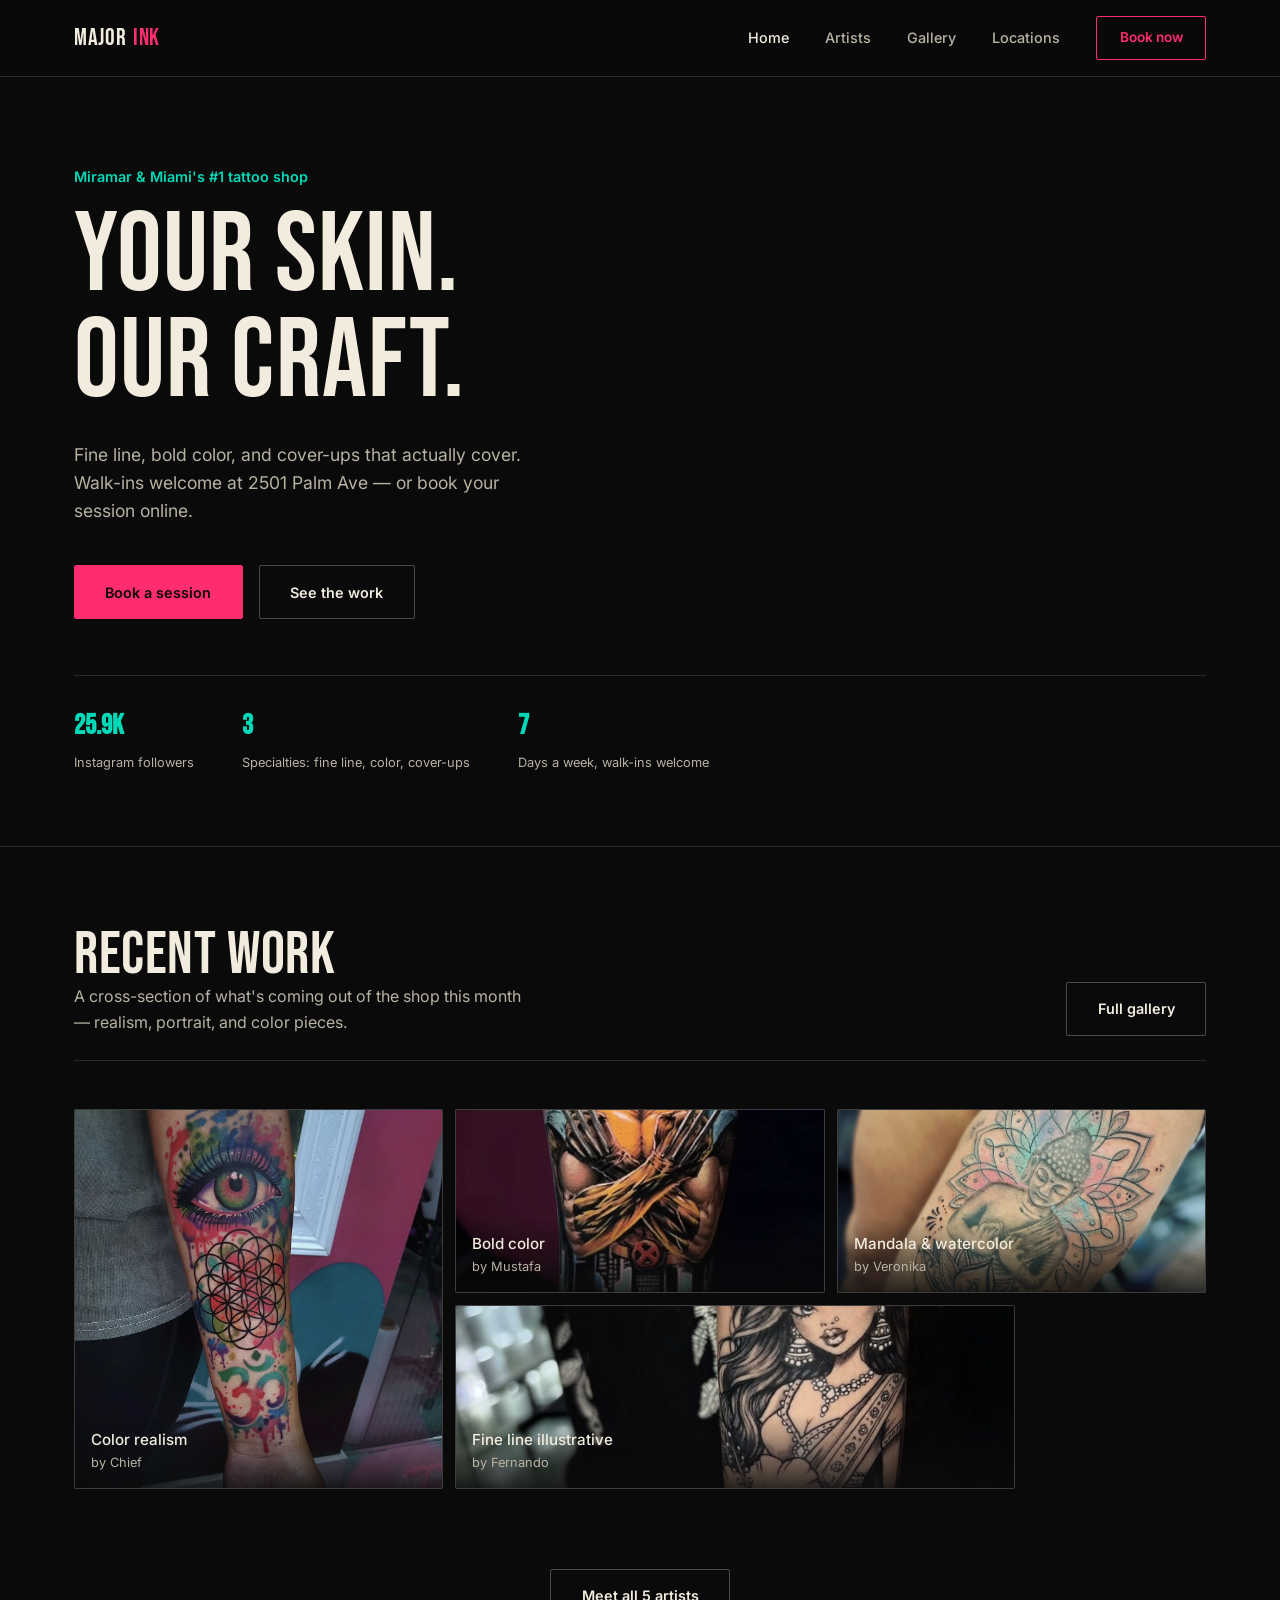
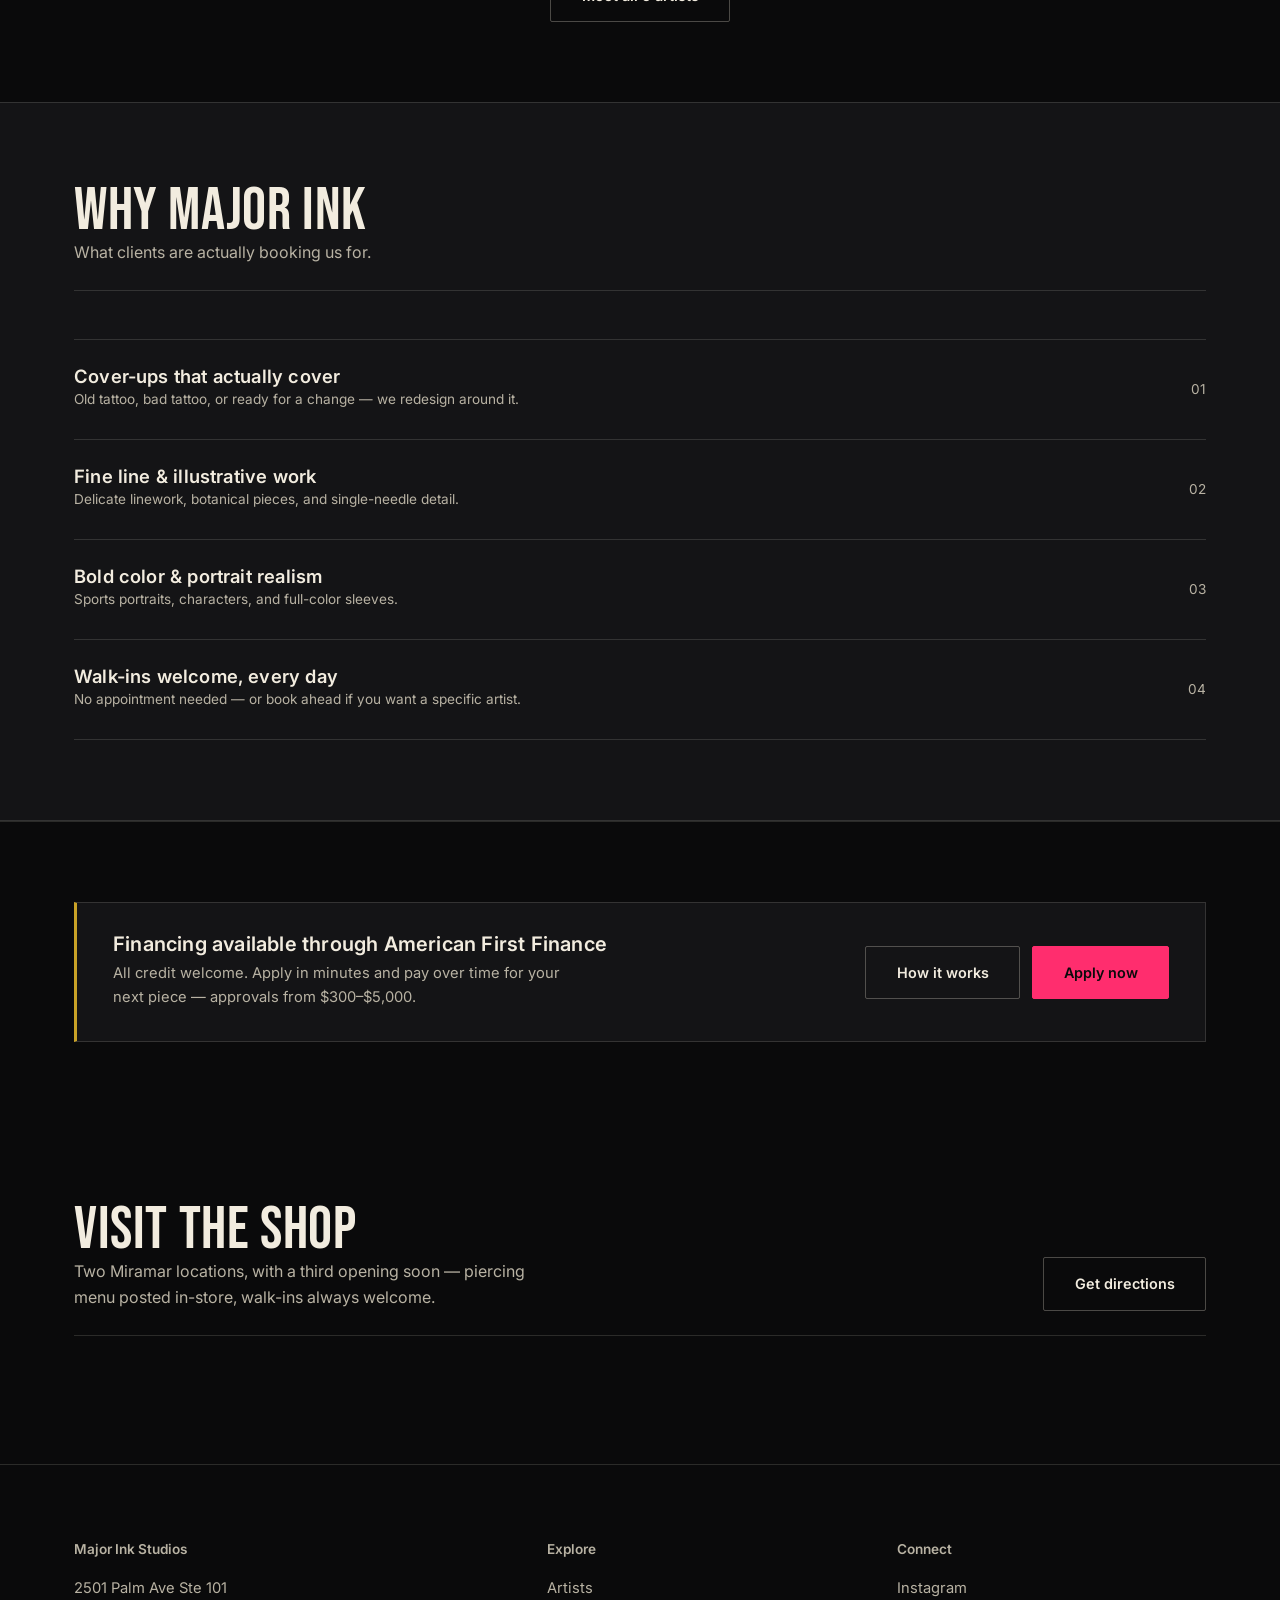
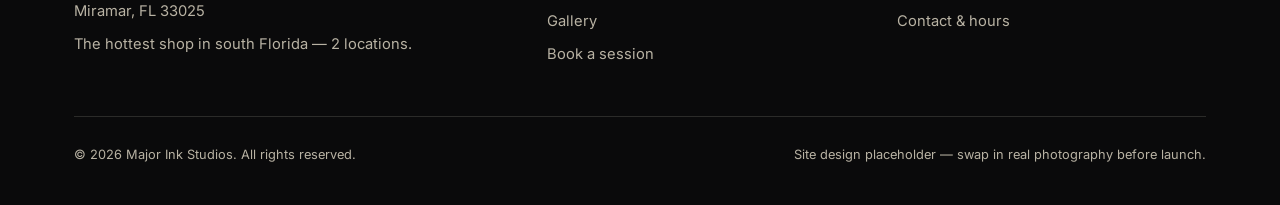
==== index.html @ 58aa74d1 "Initial commit" ====
<!DOCTYPE html>
<html lang="en">
<head>
<meta charset="UTF-8">
<meta name="viewport" content="width=device-width, initial-scale=1.0">
<title>Major Ink Studios — Tattoo Shop in Miramar & Miami, FL</title>
<meta name="description" content="Major Ink Studios — fine line, color, and cover-up tattoos in Miramar, FL. Walk-ins welcome. 2501 Palm Ave #101.">
<link rel="stylesheet" href="styles.css">
</head>
<body>

<header class="site-header">
  <div class="wrap">
    <a href="index.html" class="logo">MAJOR <span>INK</span></a>
    <nav class="main-nav">
      <a href="index.html" class="active">Home</a>
      <a href="artists.html">Artists</a>
      <a href="gallery.html">Gallery</a>
      <a href="locations.html">Locations</a>
      <a href="booking.html" class="nav-cta">Book now</a>
    </nav>
    <button class="nav-toggle" aria-label="Toggle menu">&#9776;</button>
  </div>
</header>

<section class="hero">
  <div class="wrap">
    <div class="hero-eyebrow">Miramar &amp; Miami's #1 tattoo shop</div>
    <h1>Your skin.<br>Our craft.</h1>
    <p class="hero-sub">Fine line, bold color, and cover-ups that actually cover. Walk-ins welcome at 2501 Palm Ave — or book your session online.</p>
    <div class="hero-actions">
      <a href="booking.html" class="btn btn-primary">Book a session</a>
      <a href="gallery.html" class="btn btn-outline">See the work</a>
    </div>
    <div class="hero-meta">
      <div><strong>25.9K</strong><span>Instagram followers</span></div>
      <div><strong>3</strong><span>Specialties: fine line, color, cover-ups</span></div>
      <div><strong>7</strong><span>Days a week, walk-ins welcome</span></div>
    </div>
  </div>
</section>

<section id="work">
  <div class="wrap">
    <div class="section-head">
      <div>
        <h2>Recent work</h2>
        <p>A cross-section of what's coming out of the shop this month — realism, portrait, and color pieces.</p>
      </div>
      <a href="gallery.html" class="btn btn-outline">Full gallery</a>
    </div>
    <div class="flash-grid">
      <div class="flash-item tall">
        <img class="flash-photo" src="images/artists/chief/1.jpg" alt="Color realism piece by Chief">
        <div class="flash-caption"><strong>Color realism</strong>by Chief</div>
      </div>
      <div class="flash-item reg">
        <img class="flash-photo" src="images/artists/mustafa/1.jpg" alt="Color character piece by Mustafa">
        <div class="flash-caption"><strong>Bold color</strong>by Mustafa</div>
      </div>
      <div class="flash-item reg">
        <img class="flash-photo" src="images/artists/veronika/1.jpg" alt="Mandala piece by Veronika">
        <div class="flash-caption"><strong>Mandala &amp; watercolor</strong>by Veronika</div>
      </div>
      <div class="flash-item wide">
        <img class="flash-photo" src="images/artists/fernando/1.jpg" alt="Fine line illustrative piece by Fernando">
        <div class="flash-caption"><strong>Fine line illustrative</strong>by Fernando</div>
      </div>
    </div>
  </div>
</section>

<section style="padding-top: 0;">
  <div class="wrap" style="display: flex; justify-content: center;">
    <a href="artists.html" class="btn btn-outline">Meet all 5 artists</a>
  </div>
</section>

<section style="background: var(--ink-2); border-top: 1px solid var(--line); border-bottom: 1px solid var(--line);">
  <div class="wrap">
    <div class="section-head">
      <div>
        <h2>Why Major Ink</h2>
        <p>What clients are actually booking us for.</p>
      </div>
    </div>
    <div class="row-list">
      <div class="row-item">
        <div>
          <h3>Cover-ups that actually cover</h3>
          <span class="tag">Old tattoo, bad tattoo, or ready for a change — we redesign around it.</span>
        </div>
        <span class="tag">01</span>
      </div>
      <div class="row-item">
        <div>
          <h3>Fine line &amp; illustrative work</h3>
          <span class="tag">Delicate linework, botanical pieces, and single-needle detail.</span>
        </div>
        <span class="tag">02</span>
      </div>
      <div class="row-item">
        <div>
          <h3>Bold color &amp; portrait realism</h3>
          <span class="tag">Sports portraits, characters, and full-color sleeves.</span>
        </div>
        <span class="tag">03</span>
      </div>
      <div class="row-item">
        <div>
          <h3>Walk-ins welcome, every day</h3>
          <span class="tag">No appointment needed — or book ahead if you want a specific artist.</span>
        </div>
        <span class="tag">04</span>
      </div>
    </div>
  </div>
</section>

<section style="border-top: 1px solid var(--line);">
  <div class="wrap">
    <div class="financing-band">
      <div class="financing-band-text">
        <h3>Financing available through American First Finance</h3>
        <p>All credit welcome. Apply in minutes and pay over time for your next piece — approvals from $300–$5,000.</p>
      </div>
      <div class="financing-band-actions">
        <a class="btn btn-outline" href="https://americanfirstfinance.com/how-it-works/" target="_blank" rel="noopener">How it works</a>
        <a class="btn btn-primary" href="https://americanfirstfinance.com/" target="_blank" rel="noopener">Apply now</a>
      </div>
    </div>
  </div>
</section>

<section>
  <div class="wrap">
    <div class="section-head">
      <div>
        <h2>Visit the shop</h2>
        <p>Two Miramar locations, with a third opening soon — piercing menu posted in-store, walk-ins always welcome.</p>
      </div>
      <a href="locations.html" class="btn btn-outline">Get directions</a>
    </div>
  </div>
</section>

<footer class="site-footer">
  <div class="wrap">
    <div class="footer-grid">
      <div>
        <h4>Major Ink Studios</h4>
        <p>2501 Palm Ave Ste 101<br>Miramar, FL 33025</p>
        <p>The hottest shop in south Florida — 2 locations.</p>
      </div>
      <div>
        <h4>Explore</h4>
        <a href="artists.html">Artists</a>
        <a href="gallery.html">Gallery</a>
        <a href="booking.html">Book a session</a>
      </div>
      <div>
        <h4>Connect</h4>
        <a href="https://instagram.com/major_ink_studios" target="_blank" rel="noopener">Instagram</a>
        <a href="locations.html">Contact &amp; hours</a>
      </div>
    </div>
    <div class="footer-bottom">
      <span>&copy; 2026 Major Ink Studios. All rights reserved.</span>
      <span>Site design placeholder — swap in real photography before launch.</span>
    </div>
  </div>
</footer>

<script src="script.js"></script>
</body>
</html>
---- styles.css ----
@import url('https://fonts.googleapis.com/css2?family=Bebas+Neue&family=Inter:wght@400;500;600;700&display=swap');

:root {
  --ink: #0A0A0B;
  --ink-2: #141416;
  --ink-3: #1E1E21;
  --paper: #F2ECDF;
  --paper-dim: #B8B2A3;
  --pink: #FF2D6E;
  --teal: #00D9B8;
  --gold: #C9A227;
  --line: rgba(242, 236, 223, 0.14);
  --line-strong: rgba(242, 236, 223, 0.28);
  --max: 1180px;
}

* { box-sizing: border-box; }
html { scroll-behavior: smooth; }

body {
  margin: 0;
  background: var(--ink);
  color: var(--paper);
  font-family: 'Inter', sans-serif;
  font-size: 16px;
  line-height: 1.6;
  -webkit-font-smoothing: antialiased;
}

h1, h2, h3, .display {
  font-family: 'Bebas Neue', 'Inter', sans-serif;
  font-weight: 400;
  letter-spacing: 0.01em;
  line-height: 0.95;
  margin: 0;
  color: var(--paper);
}

h1 { font-size: clamp(3rem, 9vw, 7rem); }
h2 { font-size: clamp(2.25rem, 5vw, 3.75rem); }
h3 { font-size: clamp(1.5rem, 3vw, 2rem); }

p { margin: 0; }

a { color: inherit; text-decoration: none; }

.wrap {
  max-width: var(--max);
  margin: 0 auto;
  padding: 0 1.5rem;
}

/* ---------- Header ---------- */
.site-header {
  position: sticky;
  top: 0;
  z-index: 50;
  background: rgba(10, 10, 11, 0.92);
  backdrop-filter: blur(8px);
  border-bottom: 1px solid var(--line);
}

.site-header .wrap {
  display: flex;
  align-items: center;
  justify-content: space-between;
  height: 76px;
}

.logo {
  font-family: 'Bebas Neue', sans-serif;
  font-size: 1.5rem;
  letter-spacing: 0.03em;
  display: flex;
  align-items: baseline;
  gap: 0.4rem;
}
.logo span { color: var(--pink); }

.main-nav {
  display: flex;
  gap: 2.25rem;
  align-items: center;
}

.main-nav a {
  font-size: 0.9rem;
  font-weight: 500;
  color: var(--paper-dim);
  transition: color 0.15s ease;
}
.main-nav a:hover, .main-nav a.active { color: var(--paper); }

.nav-cta {
  padding: 0.65rem 1.4rem;
  border: 1px solid var(--pink);
  color: var(--pink) !important;
  border-radius: 2px;
  font-size: 0.85rem !important;
  font-weight: 600 !important;
  transition: background 0.15s ease, color 0.15s ease;
}
.nav-cta:hover { background: var(--pink); color: var(--ink) !important; }

.nav-toggle {
  display: none;
  background: none;
  border: none;
  color: var(--paper);
  font-size: 1.75rem;
  cursor: pointer;
}

@media (max-width: 860px) {
  .main-nav { position: fixed; top: 76px; left: 0; right: 0; bottom: 0; background: var(--ink); flex-direction: column; justify-content: flex-start; padding: 2.5rem 1.5rem; gap: 1.75rem; transform: translateX(100%); transition: transform 0.25s ease; }
  .main-nav.open { transform: translateX(0); }
  .main-nav a { font-size: 1.25rem; }
  .nav-toggle { display: block; }
}

/* ---------- Buttons ---------- */
.btn {
  display: inline-flex;
  align-items: center;
  gap: 0.5rem;
  padding: 0.9rem 1.9rem;
  font-size: 0.9rem;
  font-weight: 600;
  border-radius: 2px;
  cursor: pointer;
  border: 1px solid var(--line-strong);
}
.btn-primary { background: var(--pink); color: var(--ink); border-color: var(--pink); }
.btn-primary:hover { background: #ff4a80; }
.btn-outline { background: transparent; color: var(--paper); }
.btn-outline:hover { border-color: var(--paper); }

/* ---------- Hero ---------- */
.hero {
  position: relative;
  padding: 5.5rem 0 4.5rem;
  border-bottom: 1px solid var(--line);
  overflow: hidden;
}
.hero .wrap { position: relative; z-index: 2; }
.hero-eyebrow {
  color: var(--teal);
  font-size: 0.9rem;
  font-weight: 600;
  margin-bottom: 1rem;
}
.hero h1 { max-width: 11ch; }
.hero-sub {
  max-width: 42ch;
  color: var(--paper-dim);
  font-size: 1.1rem;
  margin-top: 1.5rem;
}
.hero-actions { display: flex; gap: 1rem; margin-top: 2.5rem; flex-wrap: wrap; }
.hero-meta {
  margin-top: 3.5rem;
  display: flex;
  gap: 3rem;
  border-top: 1px solid var(--line);
  padding-top: 1.75rem;
  flex-wrap: wrap;
}
.hero-meta div strong { display: block; font-size: 1.75rem; font-family: 'Bebas Neue', sans-serif; color: var(--teal); }
.hero-meta div span { font-size: 0.8rem; color: var(--paper-dim); }

/* ---------- Sections ---------- */
section { padding: 5rem 0; }
.section-head {
  display: flex;
  justify-content: space-between;
  align-items: flex-end;
  gap: 2rem;
  margin-bottom: 3rem;
  border-bottom: 1px solid var(--line);
  padding-bottom: 1.5rem;
}
.section-head p { color: var(--paper-dim); max-width: 46ch; }
.eyebrow-label { color: var(--paper-dim); font-size: 0.85rem; margin-top: 0.5rem; }

/* ---------- Flash-sheet portfolio grid ---------- */
.flash-grid {
  display: grid;
  grid-template-columns: repeat(6, 1fr);
  gap: 0.75rem;
}
.flash-item {
  position: relative;
  overflow: hidden;
  border-radius: 2px;
  background: var(--ink-3);
  border: 1px solid var(--line);
  min-height: 180px;
  display: flex;
  align-items: flex-end;
}
.flash-item.tall { grid-column: span 2; grid-row: span 2; min-height: 380px; }
.flash-item.wide { grid-column: span 3; }
.flash-item.reg { grid-column: span 2; }
.flash-item img.flash-photo {
  position: absolute; inset: 0;
  width: 100%; height: 100%;
  object-fit: cover;
  z-index: 1;
}
.flash-placeholder {
  position: absolute; inset: 0;
  background:
    repeating-linear-gradient(135deg, transparent 0 18px, rgba(242,236,223,0.035) 18px 19px),
    linear-gradient(160deg, var(--ink-3), var(--ink-2));
  display: flex; align-items: center; justify-content: center;
}
.flash-placeholder svg { width: 40%; height: 40%; opacity: 0.35; }
.flash-caption {
  position: relative; z-index: 2;
  width: 100%;
  padding: 0.9rem 1rem;
  background: linear-gradient(0deg, rgba(10,10,11,0.85), transparent);
  font-size: 0.8rem;
  color: var(--paper-dim);
}
.flash-caption strong { display: block; color: var(--paper); font-size: 0.95rem; font-weight: 500; }

@media (max-width: 860px) {
  .flash-grid { grid-template-columns: repeat(2, 1fr); }
  .flash-item.tall, .flash-item.wide, .flash-item.reg { grid-column: span 1; grid-row: span 1; min-height: 220px; }
}

/* ---------- Cards / list rows ---------- */
.row-list { border-top: 1px solid var(--line); }
.row-item {
  display: grid;
  grid-template-columns: 1fr auto;
  gap: 1rem;
  padding: 1.75rem 0;
  border-bottom: 1px solid var(--line);
  align-items: center;
}
.row-item h3 { font-family: 'Inter', sans-serif; font-weight: 600; font-size: 1.15rem; }
.row-item span.tag { color: var(--paper-dim); font-size: 0.85rem; }

/* ---------- Artist cards ---------- */
.artist-grid {
  display: grid;
  grid-template-columns: repeat(auto-fit, minmax(260px, 1fr));
  gap: 2px;
  background: var(--line);
  border: 1px solid var(--line);
}
.artist-card { background: var(--ink); padding: 2.25rem 1.75rem; }
.artist-photo {
  width: 100%; aspect-ratio: 3/4;
  background: linear-gradient(160deg, var(--ink-3), var(--ink-2));
  border: 1px solid var(--line);
  margin-bottom: 1.25rem;
  display: flex; align-items: center; justify-content: center;
}
.artist-photo svg { width: 34%; opacity: 0.3; }
.artist-card h3 { font-family: 'Inter', sans-serif; font-weight: 600; font-size: 1.2rem; }
.artist-role { color: var(--teal); font-size: 0.85rem; margin: 0.35rem 0 0.9rem; }
.artist-bio { color: var(--paper-dim); font-size: 0.92rem; }

/* ---------- Form ---------- */
.form-grid { display: grid; grid-template-columns: 1fr 1fr; gap: 1.25rem; }
.field { display: flex; flex-direction: column; gap: 0.5rem; margin-bottom: 1.25rem; }
.field.full { grid-column: 1 / -1; }
label { font-size: 0.85rem; font-weight: 600; color: var(--paper-dim); }
input, select, textarea {
  background: var(--ink-2);
  border: 1px solid var(--line-strong);
  color: var(--paper);
  padding: 0.85rem 1rem;
  border-radius: 2px;
  font-family: 'Inter', sans-serif;
  font-size: 0.95rem;
}
input:focus, select:focus, textarea:focus {
  outline: none;
  border-color: var(--teal);
}
textarea { resize: vertical; min-height: 120px; }
.field-error { color: var(--pink); font-size: 0.8rem; display: none; }
.field.error input, .field.error select, .field.error textarea { border-color: var(--pink); }
.field.error .field-error { display: block; }
.form-note { color: var(--paper-dim); font-size: 0.85rem; margin-top: 1rem; }
.form-success {
  display: none;
  border: 1px solid var(--teal);
  background: rgba(0,217,184,0.08);
  color: var(--teal);
  padding: 1.25rem 1.5rem;
  border-radius: 2px;
  margin-bottom: 2rem;
  font-size: 0.95rem;
}

@media (max-width: 700px) {
  .form-grid { grid-template-columns: 1fr; }
  .field.full { grid-column: auto; }
}

/* ---------- Footer ---------- */
.site-footer { border-top: 1px solid var(--line); padding: 3.5rem 0 2.5rem; }
.footer-grid {
  display: grid;
  grid-template-columns: 1.4fr 1fr 1fr;
  gap: 2.5rem;
  padding-bottom: 2.5rem;
  border-bottom: 1px solid var(--line);
}
.footer-grid h4 { font-size: 0.85rem; font-weight: 600; color: var(--paper-dim); margin-bottom: 1rem; }
.footer-grid a, .footer-grid p { display: block; font-size: 0.92rem; margin-bottom: 0.6rem; color: var(--paper-dim); }
.footer-grid a:hover { color: var(--paper); }
.footer-bottom { display: flex; justify-content: space-between; padding-top: 1.75rem; font-size: 0.8rem; color: var(--paper-dim); flex-wrap: wrap; gap: 0.75rem; }

@media (max-width: 700px) {
  .footer-grid { grid-template-columns: 1fr; }
}

/* ---------- Artist profile sections (data-driven) ---------- */
.artist-profile {
  padding: 3.5rem 0;
  border-bottom: 1px solid var(--line);
}
.artist-profile-head {
  display: grid;
  grid-template-columns: 200px 1fr;
  gap: 2.5rem;
  margin-bottom: 2rem;
  align-items: start;
}
.artist-portrait {
  width: 200px; height: 200px;
  border-radius: 2px;
  background: linear-gradient(160deg, var(--ink-3), var(--ink-2));
  border: 1px dashed var(--line-strong);
  display: flex; align-items: center; justify-content: center;
  overflow: hidden;
  flex-shrink: 0;
}
.artist-portrait img { width: 100%; height: 100%; object-fit: cover; }
.artist-portrait-placeholder { text-align: center; color: var(--paper-dim); font-size: 0.75rem; padding: 1rem; }
.artist-portrait-placeholder svg { width: 30%; opacity: 0.3; margin-bottom: 0.5rem; }
.artist-profile-role { color: var(--teal); font-size: 0.85rem; margin: 0.4rem 0 1rem; }
.artist-profile-bio { color: var(--paper-dim); font-size: 0.95rem; max-width: 60ch; }
.artist-profile-bio.is-placeholder { font-style: italic; opacity: 0.75; }
.artist-work-grid {
  display: grid;
  grid-template-columns: repeat(4, 1fr);
  gap: 0.75rem;
}
.artist-work-grid img {
  width: 100%;
  aspect-ratio: 3/4;
  object-fit: cover;
  border-radius: 2px;
  border: 1px solid var(--line);
  display: block;
}
@media (max-width: 860px) {
  .artist-profile-head { grid-template-columns: 1fr; }
  .artist-portrait { width: 140px; height: 140px; }
  .artist-work-grid { grid-template-columns: repeat(2, 1fr); }
}
.placeholder-note {
  display: inline-block;
  margin-top: 0.75rem;
  font-size: 0.75rem;
  color: var(--gold);
  border: 1px solid rgba(201,162,39,0.4);
  padding: 0.3rem 0.7rem;
  border-radius: 2px;
}

/* ---------- Financing band ---------- */
.financing-band {
  border: 1px solid var(--line);
  border-left: 3px solid var(--gold);
  padding: 2rem 2.25rem;
  display: flex;
  justify-content: space-between;
  align-items: center;
  gap: 2rem;
  flex-wrap: wrap;
  background: var(--ink-2);
}
.financing-band-text h3 { font-family: 'Inter', sans-serif; font-weight: 600; font-size: 1.25rem; margin-bottom: 0.5rem; }
.financing-band-text p { color: var(--paper-dim); font-size: 0.92rem; max-width: 52ch; }
.financing-band-actions { display: flex; gap: 0.75rem; flex-wrap: wrap; }

/* ---------- Location cards ---------- */
.location-grid {
  display: grid;
  grid-template-columns: repeat(auto-fit, minmax(320px, 1fr));
  gap: 1.5rem;
}
.location-card {
  border: 1px solid var(--line);
  background: var(--ink-2);
}
.location-card-map {
  width: 100%;
  aspect-ratio: 16/10;
  border: none;
  display: block;
  filter: invert(90%) hue-rotate(180deg) brightness(0.95) contrast(0.9);
}
.location-card-body { padding: 1.75rem; }
.location-card-body h3 { font-family: 'Inter', sans-serif; font-weight: 600; font-size: 1.2rem; margin-bottom: 0.3rem; }
.location-card-address { color: var(--paper-dim); font-size: 0.92rem; margin-bottom: 1.25rem; }
.location-card-actions { display: flex; gap: 0.6rem; flex-wrap: wrap; }
.location-card-actions .btn { padding: 0.6rem 1.1rem; font-size: 0.8rem; }
.location-card.coming-soon {
  display: flex; align-items: center; justify-content: center;
  min-height: 320px;
  border-style: dashed;
  border-color: var(--line-strong);
}
.location-card.coming-soon .location-card-body { text-align: center; }
.location-card.coming-soon h3 { color: var(--paper-dim); }

/* ---------- Misc utility ---------- */
.divider-note { color: var(--paper-dim); font-size: 0.85rem; border-left: 2px solid var(--gold); padding-left: 1rem; margin-top: 2.5rem; max-width: 50ch; }
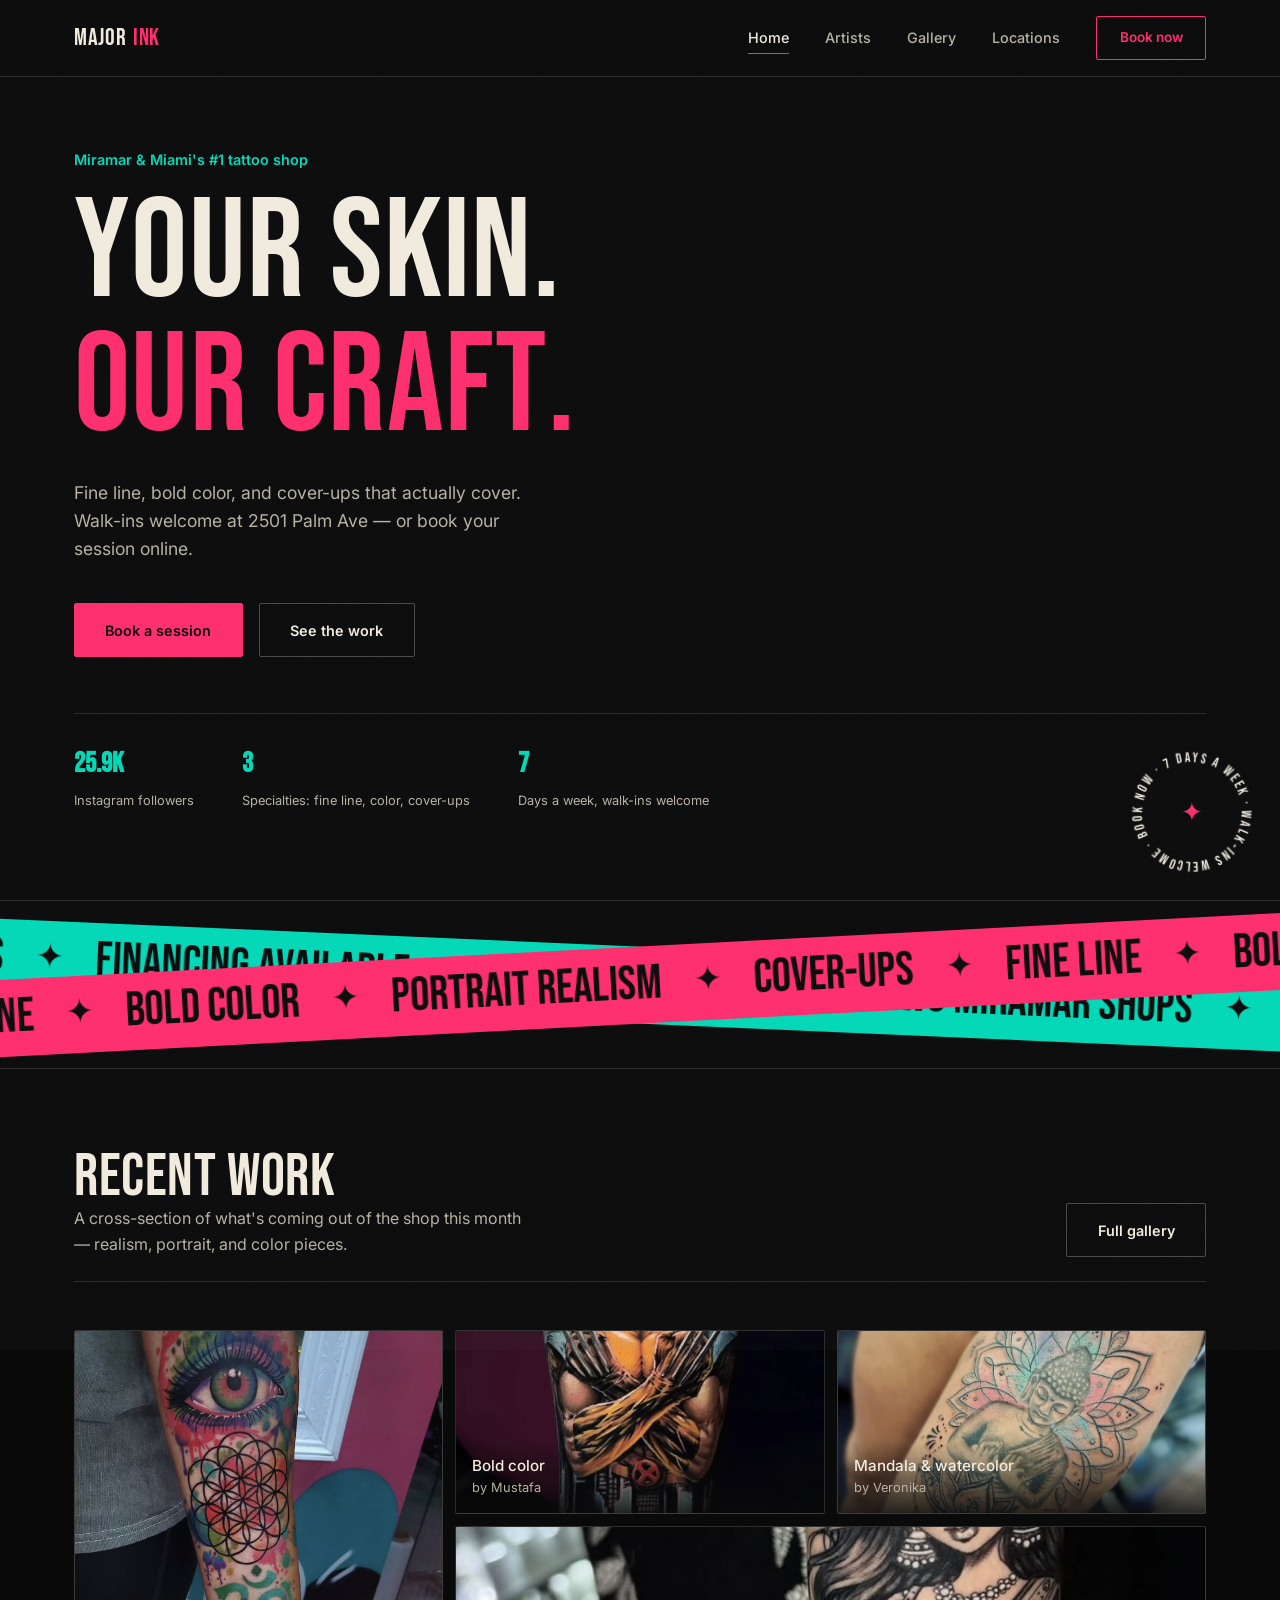
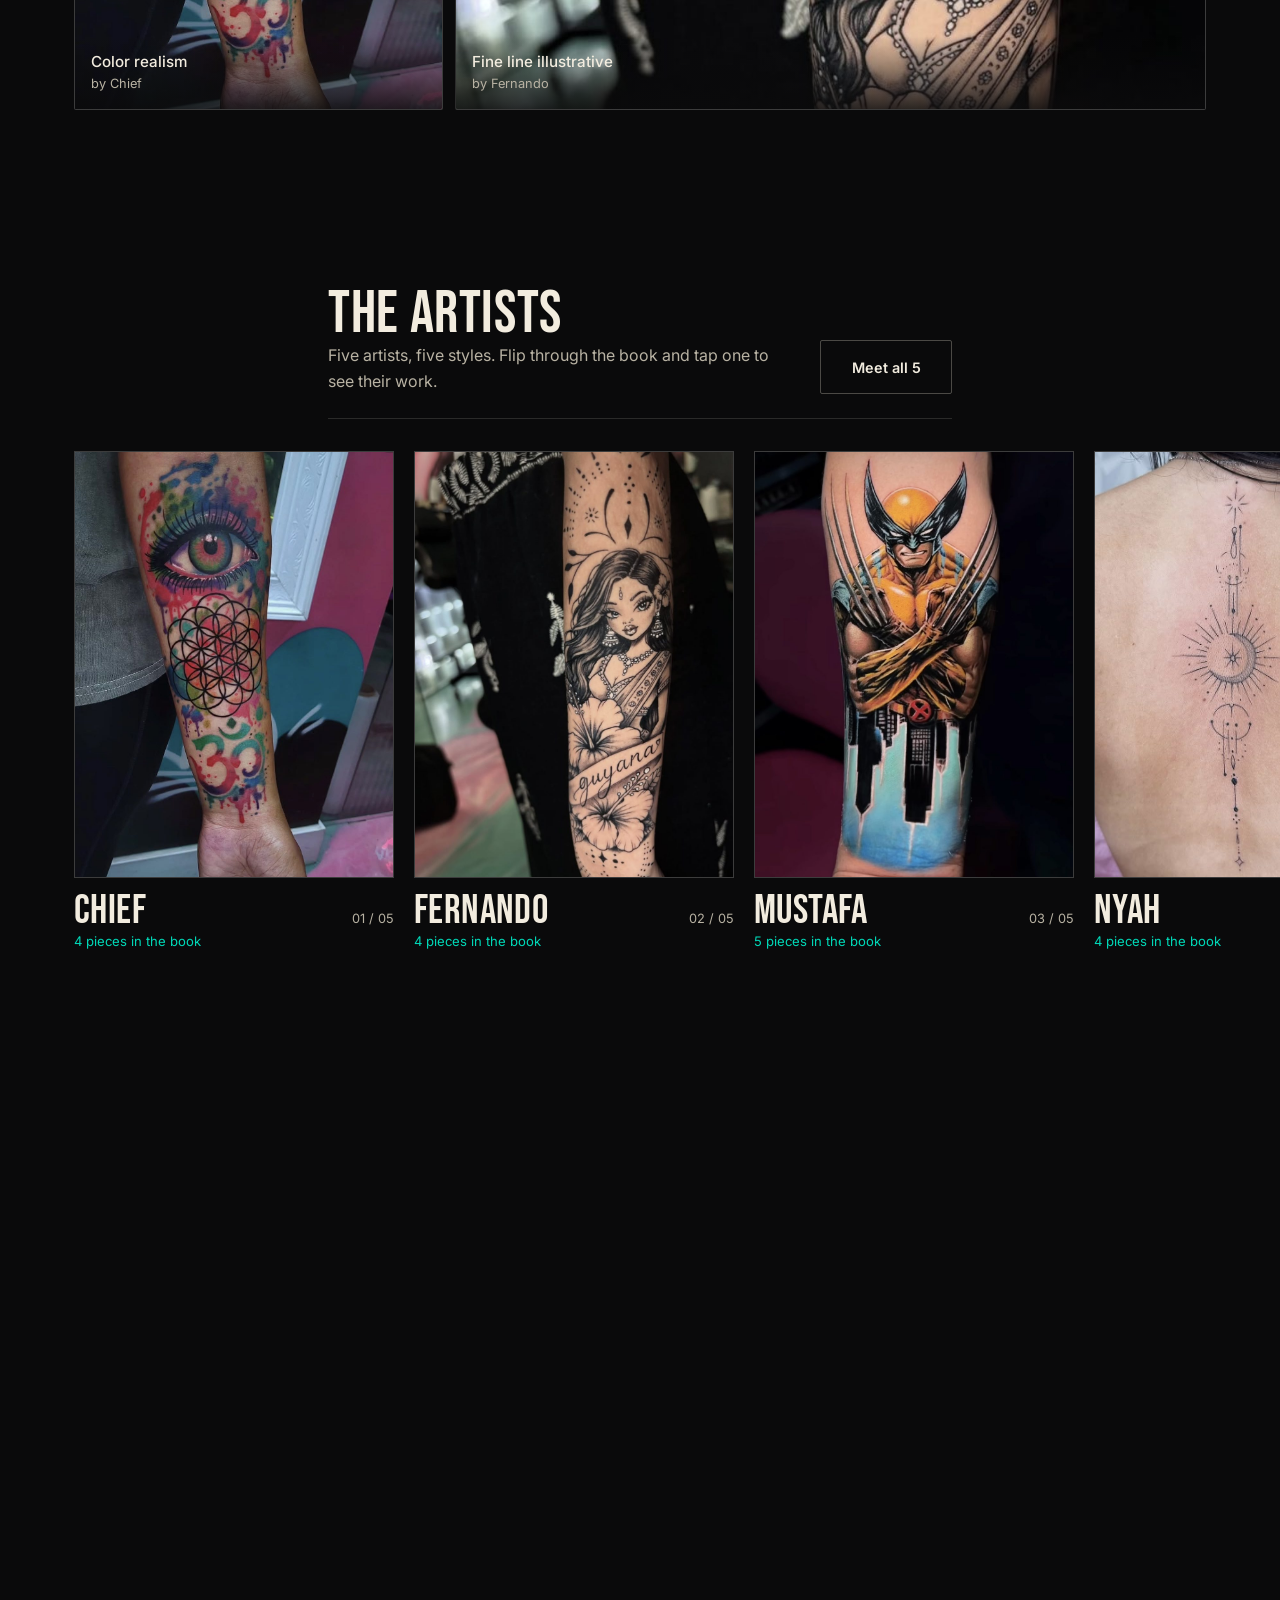
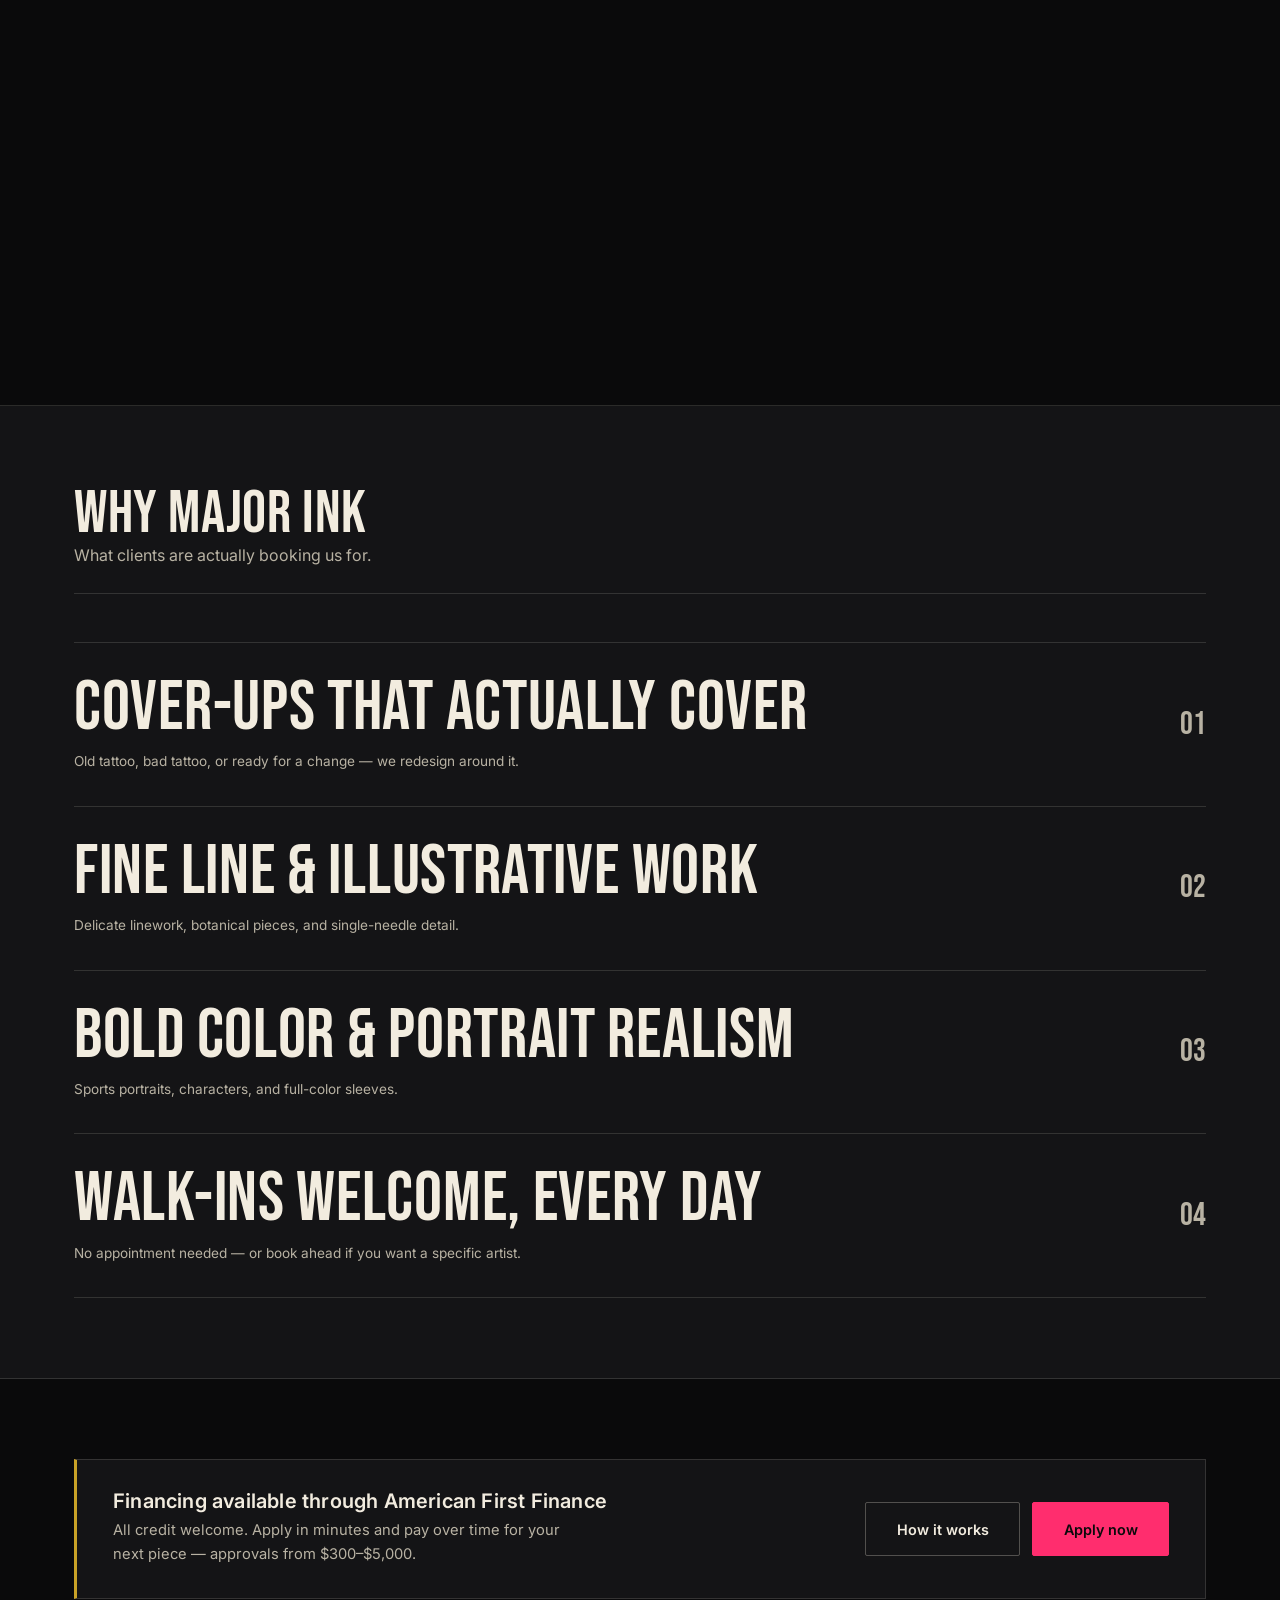
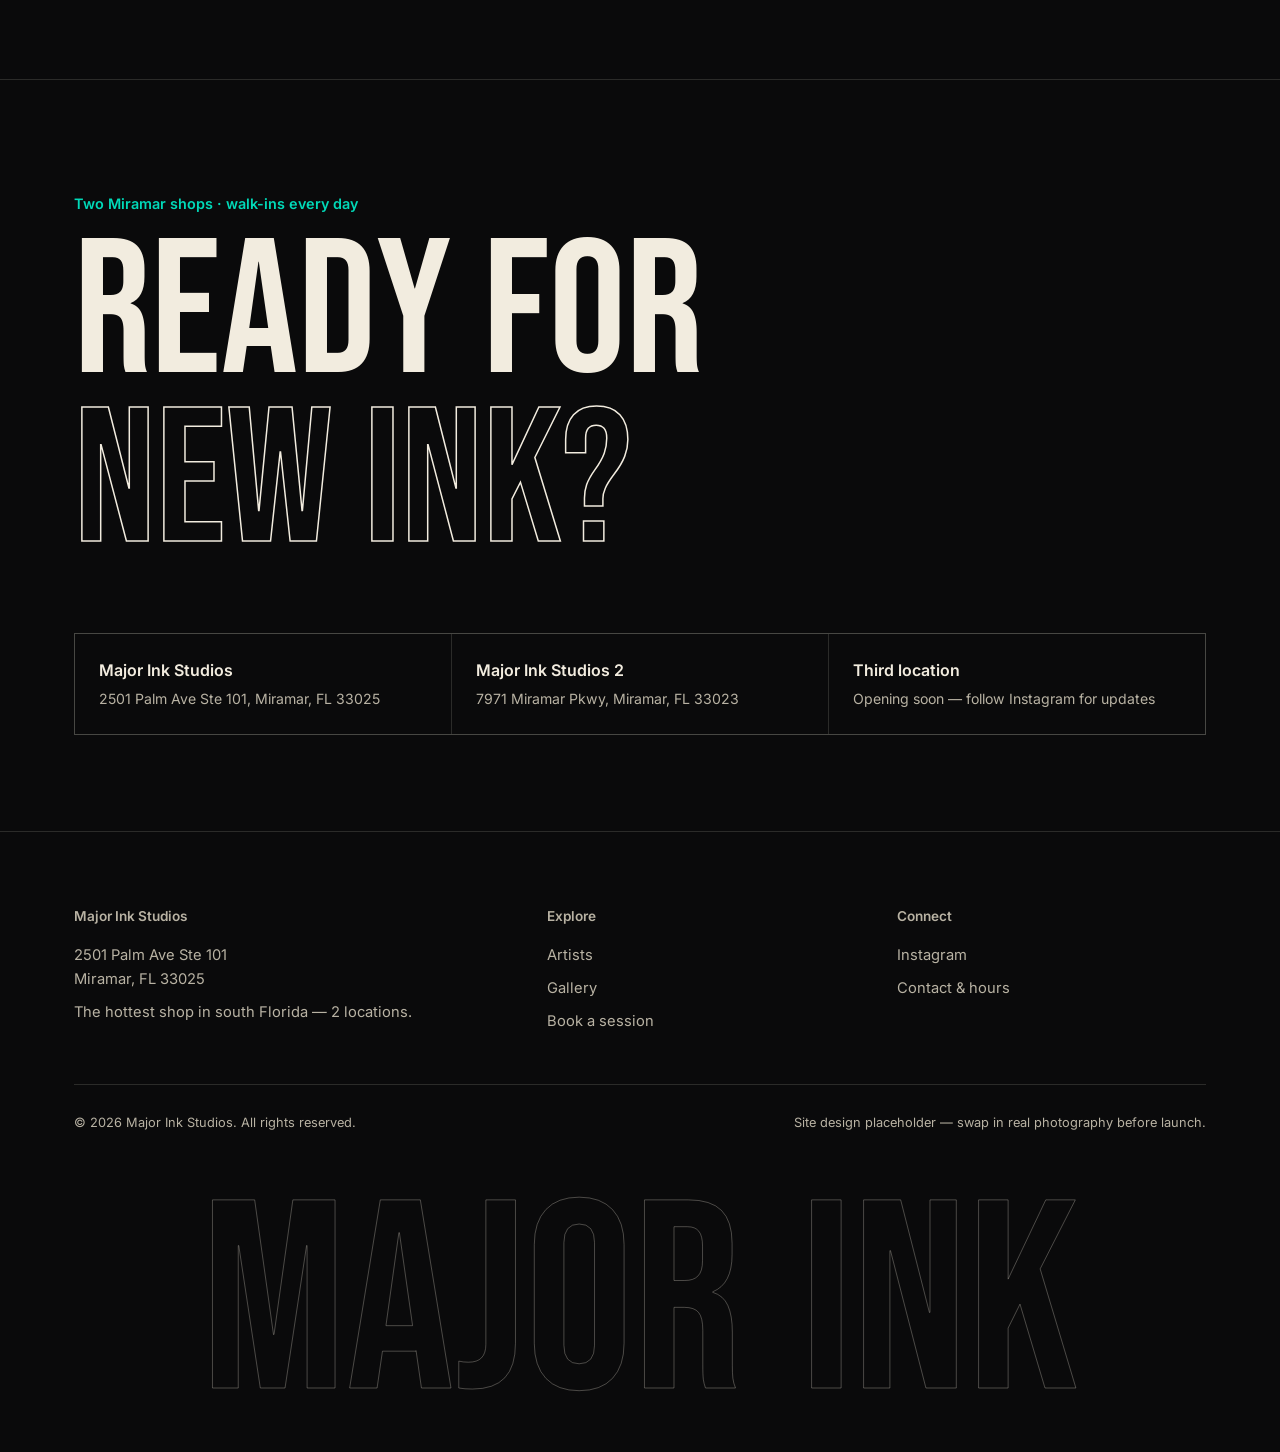
==== commit 12d6cd51: "Add interactive layer: intro, page wipes, cursor, scroll motion - fx.js: intro loader, page transiti" ====
--- a/index.html
+++ b/index.html
@@ -5,9 +5,17 @@
 <meta name="viewport" content="width=device-width, initial-scale=1.0">
 <title>Major Ink Studios — Tattoo Shop in Miramar & Miami, FL</title>
 <meta name="description" content="Major Ink Studios — fine line, color, and cover-up tattoos in Miramar, FL. Walk-ins welcome. 2501 Palm Ave #101.">
+<script>document.documentElement.classList.add('js');try{var s=sessionStorage;if(s.getItem('mi-wipe')){document.documentElement.classList.add('is-arriving');s.removeItem('mi-wipe')}if(s.getItem('mi-intro'))document.documentElement.classList.add('intro-seen')}catch(e){}</script>
 <link rel="stylesheet" href="styles.css">
 </head>
 <body>
+
+<div class="preloader" aria-hidden="true">
+  <div class="preloader-bottom"><span>Major Ink Studios</span><span>Miramar, FL</span></div>
+  <div class="preloader-word"><span>MAJOR</span> <span>INK</span></div>
+  <div class="preloader-bottom"><span>Loading the book</span><span class="preloader-count">0</span></div>
+  <div class="preloader-bar"><span></span></div>
+</div>
 
 <header class="site-header">
   <div class="wrap">
@@ -23,20 +31,43 @@
   </div>
 </header>
 
-<section class="hero">
-  <div class="wrap">
-    <div class="hero-eyebrow">Miramar &amp; Miami's #1 tattoo shop</div>
-    <h1>Your skin.<br>Our craft.</h1>
-    <p class="hero-sub">Fine line, bold color, and cover-ups that actually cover. Walk-ins welcome at 2501 Palm Ave — or book your session online.</p>
-    <div class="hero-actions">
+<section class="hero hero-home">
+  <div class="hero-floats" data-reveal data-after-intro aria-hidden="true">
+    <div class="float f1" data-depth="1" style="--i:0; --r:5deg;"><img src="images/artists/chief/1.jpg" alt=""></div>
+    <div class="float f2" data-depth="0.5" style="--i:1; --r:-8deg;"><img src="images/artists/mustafa/2.jpg" alt=""></div>
+    <div class="float f3" data-depth="1.4" style="--i:2; --r:-3deg;"><img src="images/artists/nyah/1.jpg" alt=""></div>
+    <div class="float f4" data-depth="0.8" style="--i:3; --r:9deg;"><img src="images/artists/veronika/2.jpg" alt=""></div>
+    <div class="float f5" data-depth="1.8" style="--i:4; --r:-6deg;"><img src="images/artists/fernando/3.jpg" alt=""></div>
+  </div>
+  <div class="wrap">
+    <div class="hero-eyebrow" data-reveal data-after-intro>Miramar &amp; Miami's #1 tattoo shop</div>
+    <h1 data-split data-after-intro>Your skin.<br><em>Our craft.</em></h1>
+    <p class="hero-sub" data-reveal data-after-intro>Fine line, bold color, and cover-ups that actually cover. Walk-ins welcome at 2501 Palm Ave — or book your session online.</p>
+    <div class="hero-actions" data-reveal data-after-intro>
       <a href="booking.html" class="btn btn-primary">Book a session</a>
       <a href="gallery.html" class="btn btn-outline">See the work</a>
     </div>
-    <div class="hero-meta">
-      <div><strong>25.9K</strong><span>Instagram followers</span></div>
-      <div><strong>3</strong><span>Specialties: fine line, color, cover-ups</span></div>
-      <div><strong>7</strong><span>Days a week, walk-ins welcome</span></div>
-    </div>
+    <div class="hero-meta" data-reveal data-after-intro>
+      <div><strong data-count="25.9" data-suffix="K">25.9K</strong><span>Instagram followers</span></div>
+      <div><strong data-count="3">3</strong><span>Specialties: fine line, color, cover-ups</span></div>
+      <div><strong data-count="7">7</strong><span>Days a week, walk-ins welcome</span></div>
+    </div>
+  </div>
+  <a href="booking.html" class="spin-badge" data-spin aria-label="Book a session">
+    <svg viewBox="0 0 120 120" aria-hidden="true">
+      <defs><path id="badge-circle" d="M60,60 m-47,0 a47,47 0 1,1 94,0 a47,47 0 1,1 -94,0"/></defs>
+      <text><textPath href="#badge-circle" textLength="292">Walk-ins welcome &#183; Book now &#183; 7 days a week &#183;</textPath></text>
+    </svg>
+    <span class="spin-badge-center" aria-hidden="true">&#10022;</span>
+  </a>
+</section>
+
+<section class="marquee-cross" aria-hidden="true">
+  <div class="marquee teal" data-marquee="-1">
+    <div class="marquee-track"><span>Walk-ins welcome</span><i>&#10022;</i><span>Two Miramar shops</span><i>&#10022;</i><span>Financing available</span><i>&#10022;</i></div>
+  </div>
+  <div class="marquee pink" data-marquee="1">
+    <div class="marquee-track"><span>Fine line</span><i>&#10022;</i><span>Bold color</span><i>&#10022;</i><span>Portrait realism</span><i>&#10022;</i><span>Cover-ups</span><i>&#10022;</i></div>
   </div>
 </section>
 
@@ -44,25 +75,25 @@
   <div class="wrap">
     <div class="section-head">
       <div>
-        <h2>Recent work</h2>
-        <p>A cross-section of what's coming out of the shop this month — realism, portrait, and color pieces.</p>
+        <h2 data-split>Recent work</h2>
+        <p data-reveal>A cross-section of what's coming out of the shop this month — realism, portrait, and color pieces.</p>
       </div>
       <a href="gallery.html" class="btn btn-outline">Full gallery</a>
     </div>
-    <div class="flash-grid">
-      <div class="flash-item tall">
+    <div class="flash-grid" data-lightbox>
+      <div class="flash-item tall" data-reveal="clip" data-parallax>
         <img class="flash-photo" src="images/artists/chief/1.jpg" alt="Color realism piece by Chief">
         <div class="flash-caption"><strong>Color realism</strong>by Chief</div>
       </div>
-      <div class="flash-item reg">
+      <div class="flash-item reg" data-reveal="clip" data-parallax>
         <img class="flash-photo" src="images/artists/mustafa/1.jpg" alt="Color character piece by Mustafa">
         <div class="flash-caption"><strong>Bold color</strong>by Mustafa</div>
       </div>
-      <div class="flash-item reg">
+      <div class="flash-item reg" data-reveal="clip" data-parallax>
         <img class="flash-photo" src="images/artists/veronika/1.jpg" alt="Mandala piece by Veronika">
         <div class="flash-caption"><strong>Mandala &amp; watercolor</strong>by Veronika</div>
       </div>
-      <div class="flash-item wide">
+      <div class="flash-item wide" data-reveal="clip" data-parallax>
         <img class="flash-photo" src="images/artists/fernando/1.jpg" alt="Fine line illustrative piece by Fernando">
         <div class="flash-caption"><strong>Fine line illustrative</strong>by Fernando</div>
       </div>
@@ -70,43 +101,53 @@
   </div>
 </section>
 
-<section style="padding-top: 0;">
-  <div class="wrap" style="display: flex; justify-content: center;">
-    <a href="artists.html" class="btn btn-outline">Meet all 5 artists</a>
-  </div>
-</section>
-
-<section style="background: var(--ink-2); border-top: 1px solid var(--line); border-bottom: 1px solid var(--line);">
+<section class="hscroll" data-hscroll>
+  <div class="hscroll-sticky">
+    <div class="wrap">
+      <div class="section-head">
+        <div>
+          <h2 data-split>The artists</h2>
+          <p data-reveal>Five artists, five styles. Flip through the book and tap one to see their work.</p>
+        </div>
+        <a href="artists.html" class="btn btn-outline">Meet all 5</a>
+      </div>
+    </div>
+    <div class="hscroll-track"></div>
+    <div class="wrap"><div class="hscroll-progress"><span></span></div></div>
+  </div>
+</section>
+
+<section style="background: var(--ink-2); border-bottom: 1px solid var(--line);">
   <div class="wrap">
     <div class="section-head">
       <div>
-        <h2>Why Major Ink</h2>
-        <p>What clients are actually booking us for.</p>
-      </div>
-    </div>
-    <div class="row-list">
-      <div class="row-item">
+        <h2 data-split>Why Major Ink</h2>
+        <p data-reveal>What clients are actually booking us for.</p>
+      </div>
+    </div>
+    <div class="row-list hover-list" data-hover-list>
+      <div class="row-item" data-reveal data-hover-img="images/artists/mustafa/3.jpg">
         <div>
           <h3>Cover-ups that actually cover</h3>
           <span class="tag">Old tattoo, bad tattoo, or ready for a change — we redesign around it.</span>
         </div>
         <span class="tag">01</span>
       </div>
-      <div class="row-item">
+      <div class="row-item" data-reveal data-hover-img="images/artists/fernando/2.jpg">
         <div>
           <h3>Fine line &amp; illustrative work</h3>
           <span class="tag">Delicate linework, botanical pieces, and single-needle detail.</span>
         </div>
         <span class="tag">02</span>
       </div>
-      <div class="row-item">
+      <div class="row-item" data-reveal data-hover-img="images/artists/chief/3.jpg">
         <div>
           <h3>Bold color &amp; portrait realism</h3>
           <span class="tag">Sports portraits, characters, and full-color sleeves.</span>
         </div>
         <span class="tag">03</span>
       </div>
-      <div class="row-item">
+      <div class="row-item" data-reveal data-hover-img="images/artists/nyah/2.jpg">
         <div>
           <h3>Walk-ins welcome, every day</h3>
           <span class="tag">No appointment needed — or book ahead if you want a specific artist.</span>
@@ -117,9 +158,9 @@
   </div>
 </section>
 
-<section style="border-top: 1px solid var(--line);">
-  <div class="wrap">
-    <div class="financing-band">
+<section>
+  <div class="wrap">
+    <div class="financing-band" data-reveal>
       <div class="financing-band-text">
         <h3>Financing available through American First Finance</h3>
         <p>All credit welcome. Apply in minutes and pay over time for your next piece — approvals from $300–$5,000.</p>
@@ -132,14 +173,17 @@
   </div>
 </section>
 
-<section>
-  <div class="wrap">
-    <div class="section-head">
-      <div>
-        <h2>Visit the shop</h2>
-        <p>Two Miramar locations, with a third opening soon — piercing menu posted in-store, walk-ins always welcome.</p>
-      </div>
-      <a href="locations.html" class="btn btn-outline">Get directions</a>
+<section class="big-cta">
+  <div class="wrap">
+    <div class="hero-eyebrow" data-reveal>Two Miramar shops &middot; walk-ins every day</div>
+    <a href="booking.html" class="big-cta-link" data-cursor="Book">
+      <span class="big-cta-line" data-split>Ready for</span>
+      <span class="big-cta-line big-cta-outline" data-split>new ink?</span>
+    </a>
+    <div class="big-cta-locations">
+      <a href="locations.html" data-reveal><strong>Major Ink Studios</strong><span>2501 Palm Ave Ste 101, Miramar, FL 33025</span></a>
+      <a href="locations.html" data-reveal><strong>Major Ink Studios 2</strong><span>7971 Miramar Pkwy, Miramar, FL 33023</span></a>
+      <div data-reveal><strong>Third location</strong><span>Opening soon — follow Instagram for updates</span></div>
     </div>
   </div>
 </section>
@@ -171,6 +215,8 @@
   </div>
 </footer>
 
+<script src="artists-data.js"></script>
 <script src="script.js"></script>
+<script src="fx.js"></script>
 </body>
 </html>
--- a/styles.css
+++ b/styles.css
@@ -112,7 +112,9 @@
 }
 
 @media (max-width: 860px) {
-  .main-nav { position: fixed; top: 76px; left: 0; right: 0; bottom: 0; background: var(--ink); flex-direction: column; justify-content: flex-start; padding: 2.5rem 1.5rem; gap: 1.75rem; transform: translateX(100%); transition: transform 0.25s ease; }
+  /* The header's backdrop-filter makes it the containing block for this fixed
+     menu, so bottom: 0 would collapse it — size it to the viewport instead. */
+  .main-nav { position: fixed; top: 76px; left: 0; right: 0; height: calc(100vh - 76px); height: calc(100dvh - 76px); background: var(--ink); flex-direction: column; justify-content: flex-start; padding: 2.5rem 1.5rem; gap: 1.75rem; transform: translateX(100%); transition: transform 0.25s ease; }
   .main-nav.open { transform: translateX(0); }
   .main-nav a { font-size: 1.25rem; }
   .nav-toggle { display: block; }
@@ -199,7 +201,7 @@
   align-items: flex-end;
 }
 .flash-item.tall { grid-column: span 2; grid-row: span 2; min-height: 380px; }
-.flash-item.wide { grid-column: span 3; }
+.flash-item.wide { grid-column: span 4; }
 .flash-item.reg { grid-column: span 2; }
 .flash-item img.flash-photo {
   position: absolute; inset: 0;
@@ -348,6 +350,7 @@
 .artist-profile-role { color: var(--teal); font-size: 0.85rem; margin: 0.4rem 0 1rem; }
 .artist-profile-bio { color: var(--paper-dim); font-size: 0.95rem; max-width: 60ch; }
 .artist-profile-bio.is-placeholder { font-style: italic; opacity: 0.75; }
+.artist-book { margin-top: 1.5rem; }
 .artist-work-grid {
   display: grid;
   grid-template-columns: repeat(4, 1fr);
@@ -425,3 +428,437 @@
 
 /* ---------- Misc utility ---------- */
 .divider-note { color: var(--paper-dim); font-size: 0.85rem; border-left: 2px solid var(--gold); padding-left: 1rem; margin-top: 2.5rem; max-width: 50ch; }
+
+/* =====================================================================
+   Interaction layer (fx.js). Hidden/animated states only apply when the
+   `js` class is on <html>, so the page reads fine without scripts.
+   ===================================================================== */
+
+::selection { background: var(--pink); color: var(--ink); }
+
+/* Film grain over everything */
+body::before {
+  content: '';
+  position: fixed; inset: -50%;
+  z-index: 9996;
+  pointer-events: none;
+  opacity: 0.05;
+  background-image: url("data:image/svg+xml,%3Csvg xmlns='http://www.w3.org/2000/svg' width='160' height='160'%3E%3Cfilter id='n'%3E%3CfeTurbulence type='fractalNoise' baseFrequency='0.9' numOctaves='2' stitchTiles='stitch'/%3E%3C/filter%3E%3Crect width='100%25' height='100%25' filter='url(%23n)'/%3E%3C/svg%3E");
+  animation: grain 1.2s steps(6) infinite;
+}
+@keyframes grain {
+  0% { transform: translate(0, 0); }
+  20% { transform: translate(-3%, 2%); }
+  40% { transform: translate(2%, -3%); }
+  60% { transform: translate(-2%, -1%); }
+  80% { transform: translate(3%, 3%); }
+  100% { transform: translate(0, 0); }
+}
+
+/* Page wipe between pages */
+body::after {
+  content: '';
+  position: fixed; inset: 0;
+  z-index: 9998;
+  pointer-events: none;
+  background: var(--pink);
+  transform: scaleY(0);
+  transform-origin: bottom;
+}
+html.is-leaving body::after { animation: wipe-cover 0.52s cubic-bezier(0.7, 0, 0.3, 1) forwards; }
+html.is-arriving body::after { transform: scaleY(1); transform-origin: top; animation: wipe-reveal 0.75s 0.05s cubic-bezier(0.7, 0, 0.3, 1) forwards; }
+@keyframes wipe-cover { from { transform: scaleY(0); } to { transform: scaleY(1); } }
+@keyframes wipe-reveal { from { transform: scaleY(1); } to { transform: scaleY(0); } }
+
+body.is-loading, body.is-locked { overflow: hidden; }
+
+/* Intro loader */
+.preloader {
+  position: fixed; inset: 0;
+  z-index: 9999;
+  background: var(--ink);
+  display: flex; flex-direction: column; justify-content: space-between;
+  padding: 1.5rem;
+  clip-path: inset(0 0 0 0);
+  transition: clip-path 0.95s cubic-bezier(0.8, 0, 0.2, 1);
+}
+.intro-seen .preloader { display: none; }
+.preloader.is-done { clip-path: inset(0 0 100% 0); }
+.preloader-word {
+  margin: auto 0;
+  font-family: 'Bebas Neue', sans-serif;
+  font-size: clamp(4.5rem, 19vw, 17rem);
+  line-height: 0.85;
+  overflow: hidden;
+  padding-bottom: 0.05em;
+}
+.preloader-word span { display: inline-block; animation: rise 1s cubic-bezier(0.2, 0.8, 0.2, 1) both; }
+.preloader-word span:nth-child(2) { color: var(--pink); animation-delay: 0.12s; }
+.preloader-bottom { display: flex; justify-content: space-between; align-items: flex-end; color: var(--paper-dim); font-size: 0.85rem; }
+.preloader-count { font-family: 'Bebas Neue', sans-serif; font-size: clamp(3rem, 8vw, 6rem); line-height: 0.8; color: var(--paper); }
+.preloader-count::after { content: '%'; color: var(--pink); }
+.preloader-bar { position: absolute; left: 0; right: 0; bottom: 0; height: 3px; }
+.preloader-bar span { display: block; height: 100%; background: var(--teal); transform: scaleX(0); transform-origin: left; }
+@keyframes rise { from { transform: translateY(105%); } to { transform: translateY(0); } }
+
+/* Header behaviour */
+.site-header { transition: transform 0.45s cubic-bezier(0.7, 0, 0.3, 1); }
+.site-header.is-hidden { transform: translateY(-100%); }
+.scroll-progress {
+  position: absolute; left: 0; right: 0; bottom: -1px;
+  height: 2px;
+  background: linear-gradient(90deg, var(--pink), var(--teal));
+  transform: scaleX(0);
+  transform-origin: left;
+}
+.main-nav a:not(.nav-cta) { position: relative; }
+.main-nav a:not(.nav-cta)::after {
+  content: '';
+  position: absolute; left: 0; right: 0; bottom: -4px;
+  height: 1px;
+  background: var(--pink);
+  transform: scaleX(0);
+  transform-origin: right;
+  transition: transform 0.35s cubic-bezier(0.7, 0, 0.3, 1);
+}
+.main-nav a:not(.nav-cta):hover::after, .main-nav a.active:not(.nav-cta)::after { transform: scaleX(1); transform-origin: left; }
+@media (max-width: 860px) {
+  .main-nav a { opacity: 0; translate: 0 20px; transition: opacity 0.4s, translate 0.5s cubic-bezier(0.2, 0.8, 0.2, 1); }
+  .main-nav.open a { opacity: 1; translate: 0 0; }
+  .main-nav.open a:nth-child(2) { transition-delay: 0.05s; }
+  .main-nav.open a:nth-child(3) { transition-delay: 0.1s; }
+  .main-nav.open a:nth-child(4) { transition-delay: 0.15s; }
+  .main-nav.open a:nth-child(5) { transition-delay: 0.2s; }
+  .main-nav a:not(.nav-cta) { font-family: 'Bebas Neue', sans-serif; font-size: 3rem; color: var(--paper); }
+}
+
+/* Buttons: magnetic pull uses `translate` so it never fights reveal transforms */
+.btn, .nav-cta { transition: translate 0.35s cubic-bezier(0.2, 0.8, 0.2, 1), background 0.2s ease, border-color 0.2s ease, color 0.2s ease; }
+.btn-primary { position: relative; overflow: hidden; isolation: isolate; }
+.btn-primary::before {
+  content: '';
+  position: absolute; inset: 0;
+  z-index: -1;
+  background: var(--paper);
+  transform: translateY(101%);
+  transition: transform 0.4s cubic-bezier(0.7, 0, 0.3, 1);
+}
+.btn-primary:hover { background: var(--pink); }
+.btn-primary:hover::before { transform: translateY(0); }
+
+/* Split headings */
+.split-word { display: inline-block; overflow: hidden; vertical-align: top; padding: 0.06em 0 0.1em; margin: -0.06em 0 -0.1em; }
+.split-char { display: inline-block; }
+.js [data-split] .split-char {
+  transform: translate3d(0, 115%, 0);
+  transition: transform 0.95s cubic-bezier(0.2, 0.8, 0.2, 1), color 0.3s ease, -webkit-text-stroke-color 0.3s ease;
+  transition-delay: calc(var(--i) * 28ms);
+}
+.js [data-split].is-in .split-char { transform: none; }
+
+/* Scroll reveals */
+.js [data-reveal] {
+  opacity: 0;
+  transform: translate3d(0, 40px, 0);
+  transition: opacity 0.9s ease, transform 0.9s cubic-bezier(0.2, 0.8, 0.2, 1);
+  transition-delay: var(--d, 0ms);
+}
+.js [data-reveal].is-in { opacity: 1; transform: none; }
+.js [data-reveal="clip"] {
+  opacity: 1;
+  transform: none;
+  clip-path: inset(100% 0 0 0);
+  transition: clip-path 1.15s cubic-bezier(0.7, 0, 0.2, 1);
+  transition-delay: var(--d, 0ms);
+}
+.js [data-reveal="clip"].is-in { clip-path: inset(0 0 0 0); }
+
+/* Custom cursor */
+.has-cursor, .has-cursor * { cursor: none; }
+.has-cursor input, .has-cursor textarea { cursor: text; }
+.has-cursor select { cursor: pointer; }
+.cursor, .cursor-dot { position: fixed; top: 0; left: 0; z-index: 10000; pointer-events: none; opacity: 0; }
+.cursor {
+  width: 38px; height: 38px;
+  margin: -19px 0 0 -19px;
+  border: 1px solid var(--paper);
+  border-radius: 50%;
+  display: flex; align-items: center; justify-content: center;
+  mix-blend-mode: difference;
+  transition: width 0.35s cubic-bezier(0.2, 0.8, 0.2, 1), height 0.35s cubic-bezier(0.2, 0.8, 0.2, 1), margin 0.35s cubic-bezier(0.2, 0.8, 0.2, 1), background 0.25s, border-color 0.25s, opacity 0.25s, scale 0.2s;
+}
+.cursor-dot { width: 6px; height: 6px; margin: -3px 0 0 -3px; border-radius: 50%; background: var(--pink); transition: opacity 0.2s; }
+.cursor.is-visible, .cursor-dot.is-visible { opacity: 1; }
+.cursor-dot.is-hidden { opacity: 0; }
+.cursor.is-link { width: 64px; height: 64px; margin: -32px 0 0 -32px; background: var(--paper); }
+.cursor.is-label { width: 96px; height: 96px; margin: -48px 0 0 -48px; background: var(--pink); border-color: var(--pink); mix-blend-mode: normal; }
+.cursor.is-text { opacity: 0; }
+.cursor.is-down { scale: 0.8; }
+.cursor-label { font-size: 0.72rem; font-weight: 700; letter-spacing: 0.08em; text-transform: uppercase; color: var(--ink); text-align: center; line-height: 1.1; opacity: 0; transition: opacity 0.2s; }
+.cursor.is-label .cursor-label { opacity: 1; }
+
+/* ---------- Home hero ---------- */
+.hero-home { min-height: calc(100vh - 76px); display: flex; align-items: center; padding: 4rem 0 5rem; }
+.hero-home .wrap { width: 100%; }
+.hero-home h1 { font-size: clamp(3.5rem, 11vw, 9.5rem); }
+.hero-home h1 em { font-style: normal; color: var(--pink); }
+.hero-floats { position: absolute; inset: 0; z-index: 1; pointer-events: none; }
+.float { position: absolute; will-change: transform; }
+.float img {
+  display: block;
+  width: 100%;
+  aspect-ratio: 3/4;
+  object-fit: cover;
+  border: 1px solid var(--line-strong);
+  box-shadow: 0 30px 60px rgba(0, 0, 0, 0.5);
+  rotate: var(--r, 0deg);
+}
+.js .hero-floats .float img { opacity: 0; scale: 0.6; transition: opacity 0.8s ease, scale 1.1s cubic-bezier(0.2, 0.8, 0.2, 1); transition-delay: calc(var(--i) * 110ms + 300ms); }
+.js .hero-floats.is-in .float img { opacity: 1; scale: 1; }
+.float.f1 { width: 230px; right: 6%; top: 9%; }
+.float.f2 { width: 160px; right: 27%; top: 46%; }
+.float.f3 { width: 170px; right: 2%; top: 47%; }
+.float.f4 { width: 120px; right: 31%; top: 8%; }
+.float.f5 { width: 135px; right: 18%; top: 72%; }
+@media (max-width: 1100px) {
+  .float.f1 { width: 180px; }
+  .float.f2, .float.f4 { right: 22%; }
+  .float.f2 { width: 130px; }
+  .float.f3 { width: 130px; }
+  .float.f4, .float.f5 { width: 100px; }
+}
+@media (max-width: 860px) {
+  .hero-home { min-height: 0; padding: 4rem 0 4.5rem; }
+  .float.f2, .float.f4, .float.f5 { display: none; }
+  .float.f1 { width: 120px; right: -20px; top: 2rem; }
+  .float.f3 { width: 100px; right: 16px; top: auto; bottom: 7rem; }
+  .js .hero-floats.is-in .float img { opacity: 0.5; }
+}
+
+.spin-badge {
+  position: absolute; right: 1.5rem; bottom: 1.5rem;
+  z-index: 3;
+  width: 128px; height: 128px;
+  display: flex; align-items: center; justify-content: center;
+  border-radius: 50%;
+  background: var(--ink);
+  color: var(--paper);
+}
+.spin-badge svg { position: absolute; inset: 0; width: 100%; height: 100%; }
+.spin-badge text { font-family: 'Bebas Neue', sans-serif; font-size: 13px; letter-spacing: 2px; fill: currentColor; }
+.spin-badge-center { font-size: 1.6rem; color: var(--pink); transition: transform 0.5s cubic-bezier(0.2, 0.8, 0.2, 1); }
+.spin-badge:hover .spin-badge-center { transform: rotate(180deg) scale(1.3); }
+@media (max-width: 860px) { .spin-badge { width: 96px; height: 96px; bottom: 1rem; right: 1rem; } }
+
+/* ---------- Marquee bands ---------- */
+.marquee-cross { position: relative; height: 10.5rem; overflow: hidden; padding: 0; border-bottom: 1px solid var(--line); }
+.marquee {
+  position: absolute; left: -5%; width: 110%; top: 50%;
+  overflow: hidden;
+  white-space: nowrap;
+  padding: 0.9rem 0;
+  font-family: 'Bebas Neue', sans-serif;
+  font-size: clamp(2rem, 4vw, 3rem);
+  line-height: 1;
+}
+.marquee.pink { background: var(--pink); color: var(--ink); transform: translateY(-50%) rotate(-3deg); z-index: 2; }
+.marquee.teal { background: var(--teal); color: var(--ink); transform: translateY(-50%) rotate(2.5deg); z-index: 1; }
+.marquee-track { display: inline-flex; align-items: center; gap: 2rem; padding-right: 2rem; will-change: transform; }
+.marquee-track i { font-style: normal; font-size: 0.7em; }
+
+/* ---------- Work grid: framed photos with inner parallax ---------- */
+.flash-item[data-parallax] img.flash-photo {
+  top: -10%; height: 120%;
+  translate: 0 var(--py, 0);
+  transition: scale 0.8s cubic-bezier(0.2, 0.8, 0.2, 1);
+}
+.flash-item:hover img.flash-photo { scale: 1.06; }
+.flash-caption { transition: padding 0.4s cubic-bezier(0.2, 0.8, 0.2, 1); }
+.flash-item:hover .flash-caption { padding-bottom: 1.4rem; }
+
+/* ---------- Pinned horizontal artist strip ---------- */
+.hscroll { padding: 0; border-bottom: 1px solid var(--line); }
+.hscroll-sticky { padding: 5rem 0 4rem; }
+.hscroll.is-pinned .hscroll-sticky {
+  position: sticky; top: 0;
+  height: 100vh;
+  overflow: hidden;
+  display: flex; flex-direction: column; justify-content: center;
+  padding: 0;
+}
+.hscroll .section-head { margin-bottom: 2rem; }
+.hscroll-track {
+  display: flex;
+  gap: 1.25rem;
+  padding: 0 1.5rem 0.5rem;
+  overflow-x: auto;
+  scroll-snap-type: x mandatory;
+  scrollbar-width: none;
+}
+.hscroll-track::-webkit-scrollbar { display: none; }
+.hscroll:not(.is-pinned) .hscroll-track { scroll-padding-inline: 1.5rem; }
+@media (max-width: 700px) {
+  .section-head { flex-wrap: wrap; align-items: flex-start; }
+}
+.hscroll.is-pinned .hscroll-track {
+  width: max-content;
+  overflow: visible;
+  padding-left: max(1.5rem, calc((100vw - var(--max)) / 2 + 1.5rem));
+  padding-right: 8vw;
+  will-change: transform;
+}
+.artist-slide {
+  flex: 0 0 auto;
+  width: clamp(230px, min(25vw, calc((100vh - 330px) * 0.75)), 360px);
+  scroll-snap-align: start;
+  display: block;
+}
+.artist-slide-media { position: relative; aspect-ratio: 3/4; overflow: hidden; border: 1px solid var(--line); background: var(--ink-3); }
+.artist-slide-media img { position: absolute; inset: 0; width: 100%; height: 100%; object-fit: cover; transition: opacity 0.5s ease, scale 0.9s cubic-bezier(0.2, 0.8, 0.2, 1); }
+.artist-slide-media img.alt { opacity: 0; scale: 1.12; }
+.artist-slide:hover .artist-slide-media img.alt { opacity: 1; scale: 1; }
+.artist-slide:hover .artist-slide-media img:first-child { scale: 1.08; }
+.artist-slide-meta { display: grid; grid-template-columns: 1fr auto; align-items: baseline; padding-top: 0.9rem; gap: 0 1rem; }
+.artist-slide-meta h3 { grid-row: 1; font-size: clamp(2rem, 3.2vw, 2.75rem); transition: color 0.25s; }
+.artist-slide-num { grid-column: 2; grid-row: 1; font-size: 0.8rem; color: var(--paper-dim); }
+.artist-slide-role { grid-column: 1 / -1; font-size: 0.82rem; color: var(--teal); }
+.artist-slide:hover h3 { color: var(--pink); }
+.artist-slide-end {
+  display: flex; flex-direction: column; justify-content: center; gap: 0.5rem;
+  aspect-ratio: 3/4;
+  align-self: flex-start;
+  padding: 2rem;
+  border: 1px dashed var(--line-strong);
+  transition: background 0.35s ease, border-color 0.35s ease;
+}
+.artist-slide-end span { color: var(--paper-dim); font-size: 0.9rem; transition: color 0.35s; }
+.artist-slide-end strong { font-family: 'Bebas Neue', sans-serif; font-weight: 400; font-size: clamp(2.5rem, 4vw, 3.5rem); line-height: 0.95; color: var(--pink); transition: color 0.35s; }
+.artist-slide-end:hover { background: var(--pink); border-color: var(--pink); }
+.artist-slide-end:hover span, .artist-slide-end:hover strong { color: var(--ink); }
+.hscroll-progress { height: 2px; background: var(--line); margin-top: 2rem; }
+.hscroll-progress span { display: block; height: 100%; background: var(--pink); transform: scaleX(0); transform-origin: left; }
+.hscroll:not(.is-pinned) .hscroll-progress { display: none; }
+
+/* ---------- Hover list rows ---------- */
+.hover-list .row-item { position: relative; overflow: hidden; padding: 2rem 0; }
+.hover-list .row-item::before {
+  content: '';
+  position: absolute; inset: 0;
+  background: var(--pink);
+  transform: scaleY(0);
+  transform-origin: bottom;
+  transition: transform 0.5s cubic-bezier(0.7, 0, 0.3, 1);
+}
+.hover-list .row-item > * { position: relative; transition: transform 0.5s cubic-bezier(0.2, 0.8, 0.2, 1), color 0.3s; }
+.hover-list .row-item h3 { font-family: 'Bebas Neue', sans-serif; font-weight: 400; font-size: clamp(2.25rem, 5.5vw, 4.5rem); line-height: 0.95; margin-bottom: 0.4rem; transition: color 0.3s; }
+.hover-list .row-item > .tag { font-family: 'Bebas Neue', sans-serif; font-size: 2rem; }
+.hover-list .row-item .tag { transition: color 0.3s; }
+@media (hover: hover) {
+  .hover-list .row-item:hover::before { transform: scaleY(1); transform-origin: top; }
+  .hover-list .row-item:hover > div { transform: translateX(1.5rem); }
+  .hover-list .row-item:hover > .tag { transform: translateX(-1.5rem); }
+  .hover-list .row-item:hover h3, .hover-list .row-item:hover .tag { color: var(--ink); }
+}
+.hover-preview {
+  position: fixed; top: 0; left: 0;
+  z-index: 60;
+  width: 260px;
+  aspect-ratio: 3/4;
+  pointer-events: none;
+  overflow: hidden;
+}
+.hover-preview img { width: 100%; height: 100%; object-fit: cover; display: block; scale: 0.4; opacity: 0; transition: scale 0.5s cubic-bezier(0.2, 0.8, 0.2, 1), opacity 0.3s ease; }
+.hover-preview.is-active img { scale: 1; opacity: 1; }
+
+/* ---------- Big call to action ---------- */
+.big-cta { padding: 7rem 0 6rem; border-top: 1px solid var(--line); }
+.big-cta-link { display: block; width: fit-content; }
+.big-cta-line { display: block; font-family: 'Bebas Neue', sans-serif; font-size: clamp(4rem, 15vw, 13rem); line-height: 0.88; }
+.big-cta-outline { color: transparent; -webkit-text-stroke: 1.5px var(--paper); }
+.big-cta-link:hover .big-cta-outline, .big-cta-link:hover .big-cta-outline .split-char { color: var(--pink); -webkit-text-stroke-color: var(--pink); }
+.big-cta-locations { display: grid; grid-template-columns: repeat(auto-fit, minmax(220px, 1fr)); gap: 1px; margin-top: 4rem; background: var(--line); border: 1px solid var(--line); }
+.big-cta-locations > * { background: var(--ink); padding: 1.5rem; display: flex; flex-direction: column; gap: 0.25rem; transition: background 0.3s; }
+.big-cta-locations strong { font-weight: 600; transition: color 0.3s; }
+.big-cta-locations span { color: var(--paper-dim); font-size: 0.88rem; }
+.big-cta-locations a:hover { background: var(--ink-3); }
+.big-cta-locations a:hover strong { color: var(--teal); }
+
+/* ---------- Footer wordmark ---------- */
+.footer-wordmark {
+  font-family: 'Bebas Neue', sans-serif;
+  font-size: 21vw;
+  line-height: 0.78;
+  text-align: center;
+  white-space: nowrap;
+  overflow: hidden;
+  margin-top: 3rem;
+  padding-top: 0.08em;
+  color: transparent;
+  -webkit-text-stroke: 1px var(--line-strong);
+  user-select: none;
+}
+.footer-wordmark span { display: inline-block; transition: transform 0.6s cubic-bezier(0.2, 0.8, 0.2, 1), color 0.3s, -webkit-text-stroke-color 0.3s; }
+.footer-wordmark .gap { width: 0.22em; }
+.footer-wordmark span:hover { transform: translateY(-10%); color: var(--pink); -webkit-text-stroke-color: var(--pink); }
+
+/* ---------- Gallery masonry ---------- */
+.filter-btn.is-active { border-color: var(--pink); color: var(--pink); }
+.gallery-masonry { columns: 3 260px; column-gap: 0.75rem; }
+.gallery-item { break-inside: avoid; margin: 0 0 0.75rem; position: relative; overflow: hidden; border: 1px solid var(--line); background: var(--ink-3); }
+.gallery-item img { display: block; width: 100%; height: auto; transition: scale 0.8s cubic-bezier(0.2, 0.8, 0.2, 1); }
+.gallery-item figcaption {
+  position: absolute; left: 0; right: 0; bottom: 0;
+  padding: 1.25rem 1rem 0.9rem;
+  background: linear-gradient(0deg, rgba(10, 10, 11, 0.85), transparent);
+  font-size: 0.85rem;
+  color: var(--paper);
+  transform: translateY(100%);
+  transition: transform 0.4s cubic-bezier(0.2, 0.8, 0.2, 1);
+}
+.gallery-item:hover img, .gallery-item:focus-visible img { scale: 1.05; }
+.gallery-item:hover figcaption, .gallery-item:focus-visible figcaption { transform: none; }
+.gallery-item.is-hidden { display: none; }
+.gallery-item.is-entering { animation: pop-in 0.6s cubic-bezier(0.2, 0.8, 0.2, 1) both; animation-delay: var(--d, 0ms); }
+@keyframes pop-in { from { opacity: 0; transform: translateY(30px) scale(0.96); } to { opacity: 1; transform: none; } }
+@media (hover: none) { .gallery-item figcaption { transform: none; } }
+
+/* Artist page photos, location cards */
+.artist-work-grid img { transition: scale 0.6s cubic-bezier(0.2, 0.8, 0.2, 1), border-color 0.3s; }
+.artist-work-grid img:hover, .artist-work-grid img:focus-visible { scale: 1.03; border-color: var(--pink); }
+.location-card { transition: border-color 0.3s, translate 0.5s cubic-bezier(0.2, 0.8, 0.2, 1); }
+.location-card:hover { border-color: var(--line-strong); translate: 0 -6px; }
+
+/* ---------- Lightbox ---------- */
+.lightbox {
+  position: fixed; inset: 0;
+  z-index: 9990;
+  background: rgba(10, 10, 11, 0.94);
+  backdrop-filter: blur(6px);
+  display: flex; align-items: center; justify-content: center;
+  opacity: 0;
+  visibility: hidden;
+  transition: opacity 0.35s ease, visibility 0.35s;
+}
+.lightbox.is-open { opacity: 1; visibility: visible; }
+.lightbox figure { margin: 0; max-width: min(88vw, 900px); text-align: center; }
+.lightbox img { max-width: 100%; max-height: 80vh; object-fit: contain; border: 1px solid var(--line); scale: 0.92; transition: scale 0.5s cubic-bezier(0.2, 0.8, 0.2, 1); }
+.lightbox.is-open img { scale: 1; }
+.lightbox figcaption { color: var(--paper-dim); font-size: 0.85rem; margin-top: 0.75rem; }
+.lightbox button { position: absolute; background: none; border: 1px solid var(--line-strong); color: var(--paper); width: 52px; height: 52px; border-radius: 50%; font-size: 1.4rem; transition: background 0.2s, color 0.2s, border-color 0.2s; }
+.lightbox button:hover { background: var(--pink); border-color: var(--pink); color: var(--ink); }
+.lightbox-close { top: 1.25rem; right: 1.25rem; }
+.lightbox-prev { left: 1.25rem; top: 50%; translate: 0 -50%; }
+.lightbox-next { right: 1.25rem; top: 50%; translate: 0 -50%; }
+.lightbox-count { position: absolute; bottom: 1.25rem; left: 50%; translate: -50% 0; font-family: 'Bebas Neue', sans-serif; font-size: 1.4rem; color: var(--paper-dim); }
+@media (max-width: 700px) {
+  .lightbox-prev, .lightbox-next { top: auto; bottom: 1rem; translate: none; }
+}
+
+:focus-visible { outline: 2px solid var(--teal); outline-offset: 3px; }
+
+@media (prefers-reduced-motion: reduce) {
+  html { scroll-behavior: auto; }
+  body::before { animation: none; }
+  html.is-leaving body::after, html.is-arriving body::after { animation: none; transform: scaleY(0); }
+  .js [data-reveal], .js [data-split] .split-char, .js .hero-floats .float img { opacity: 1 !important; transform: none !important; clip-path: none !important; scale: 1 !important; }
+}
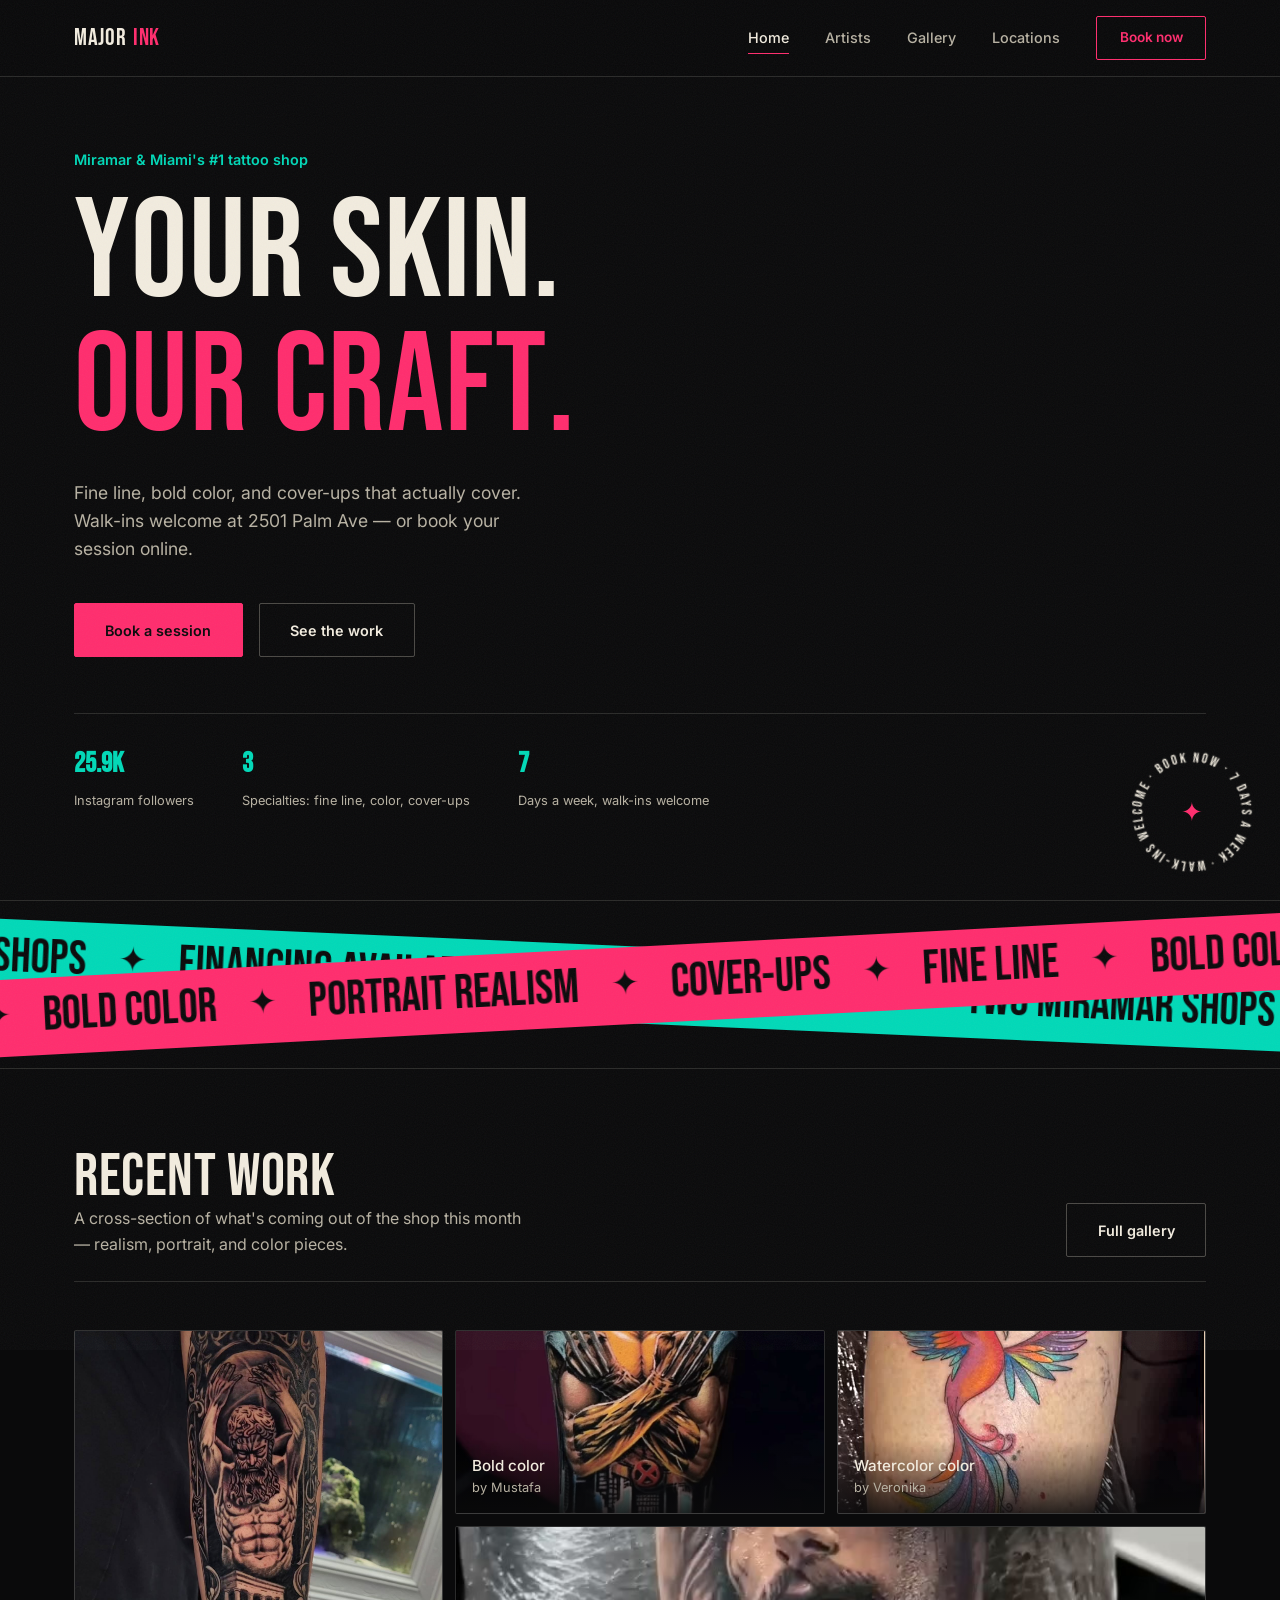
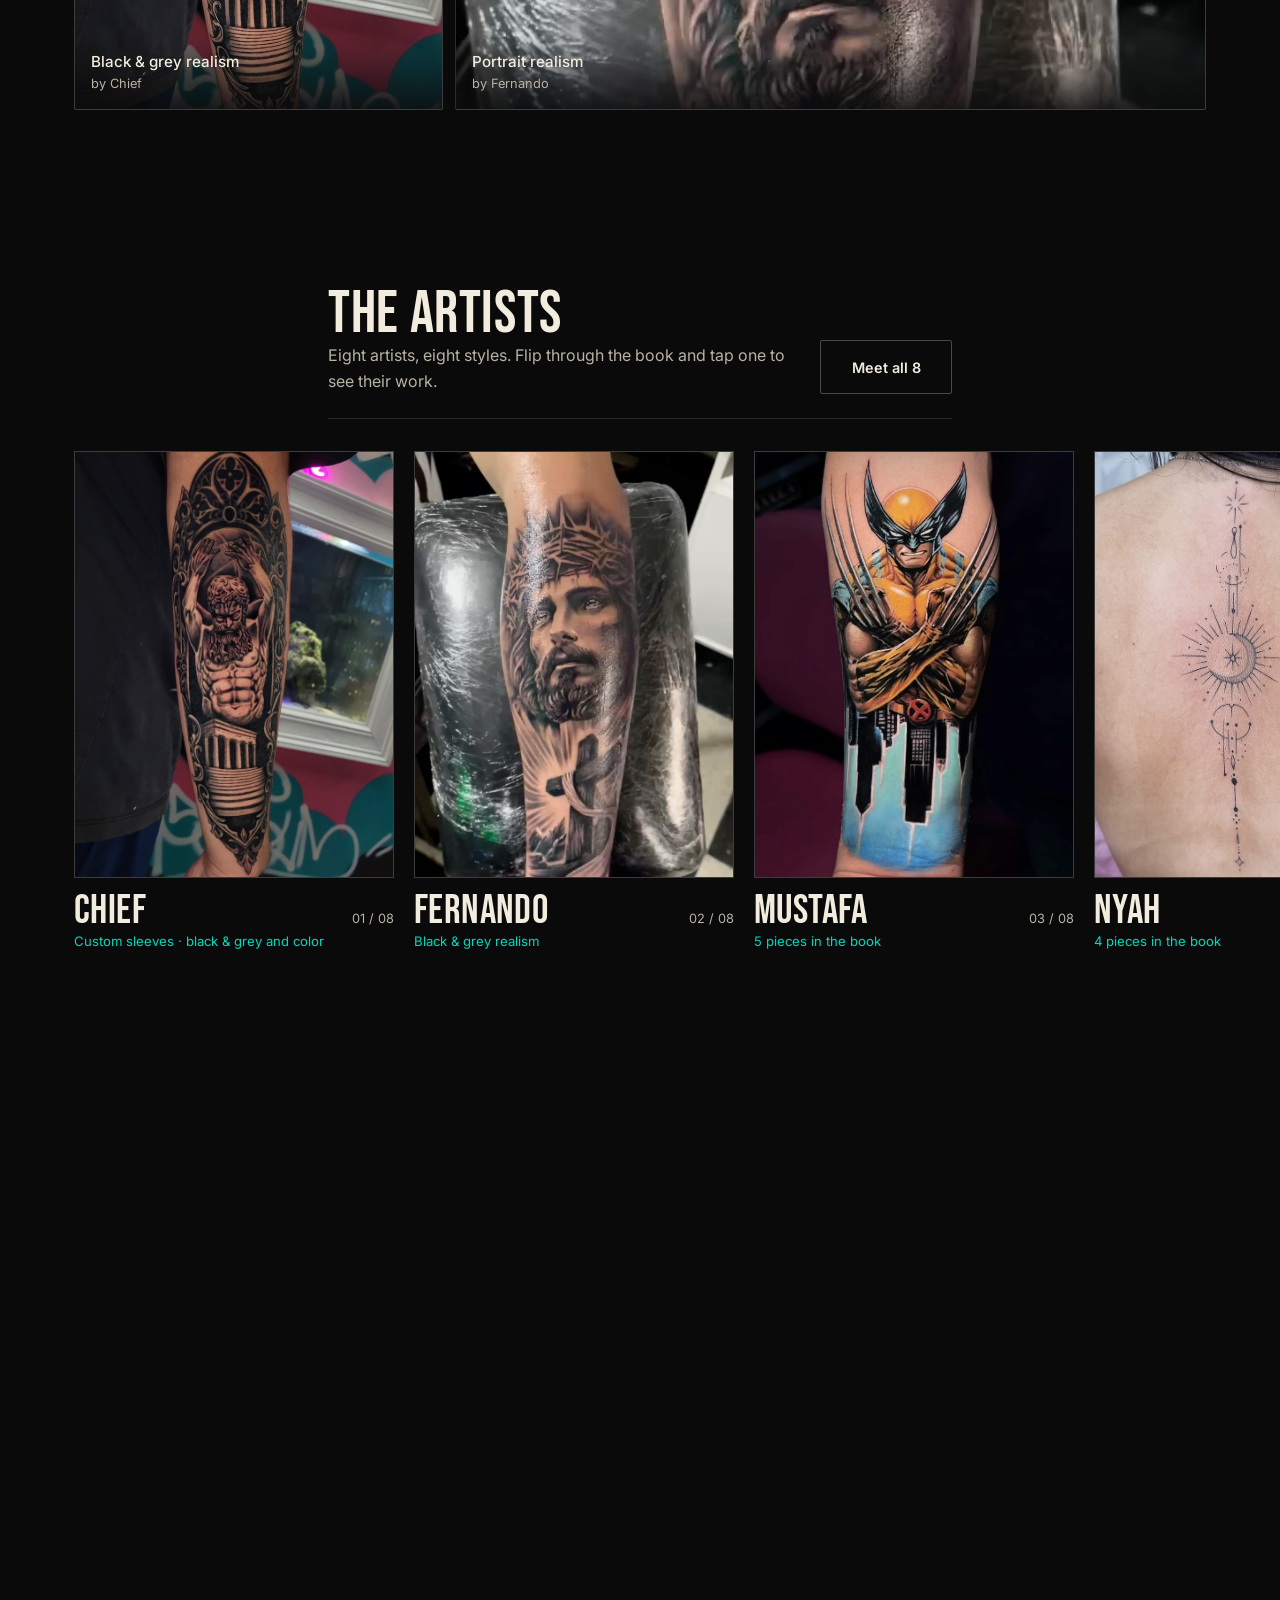
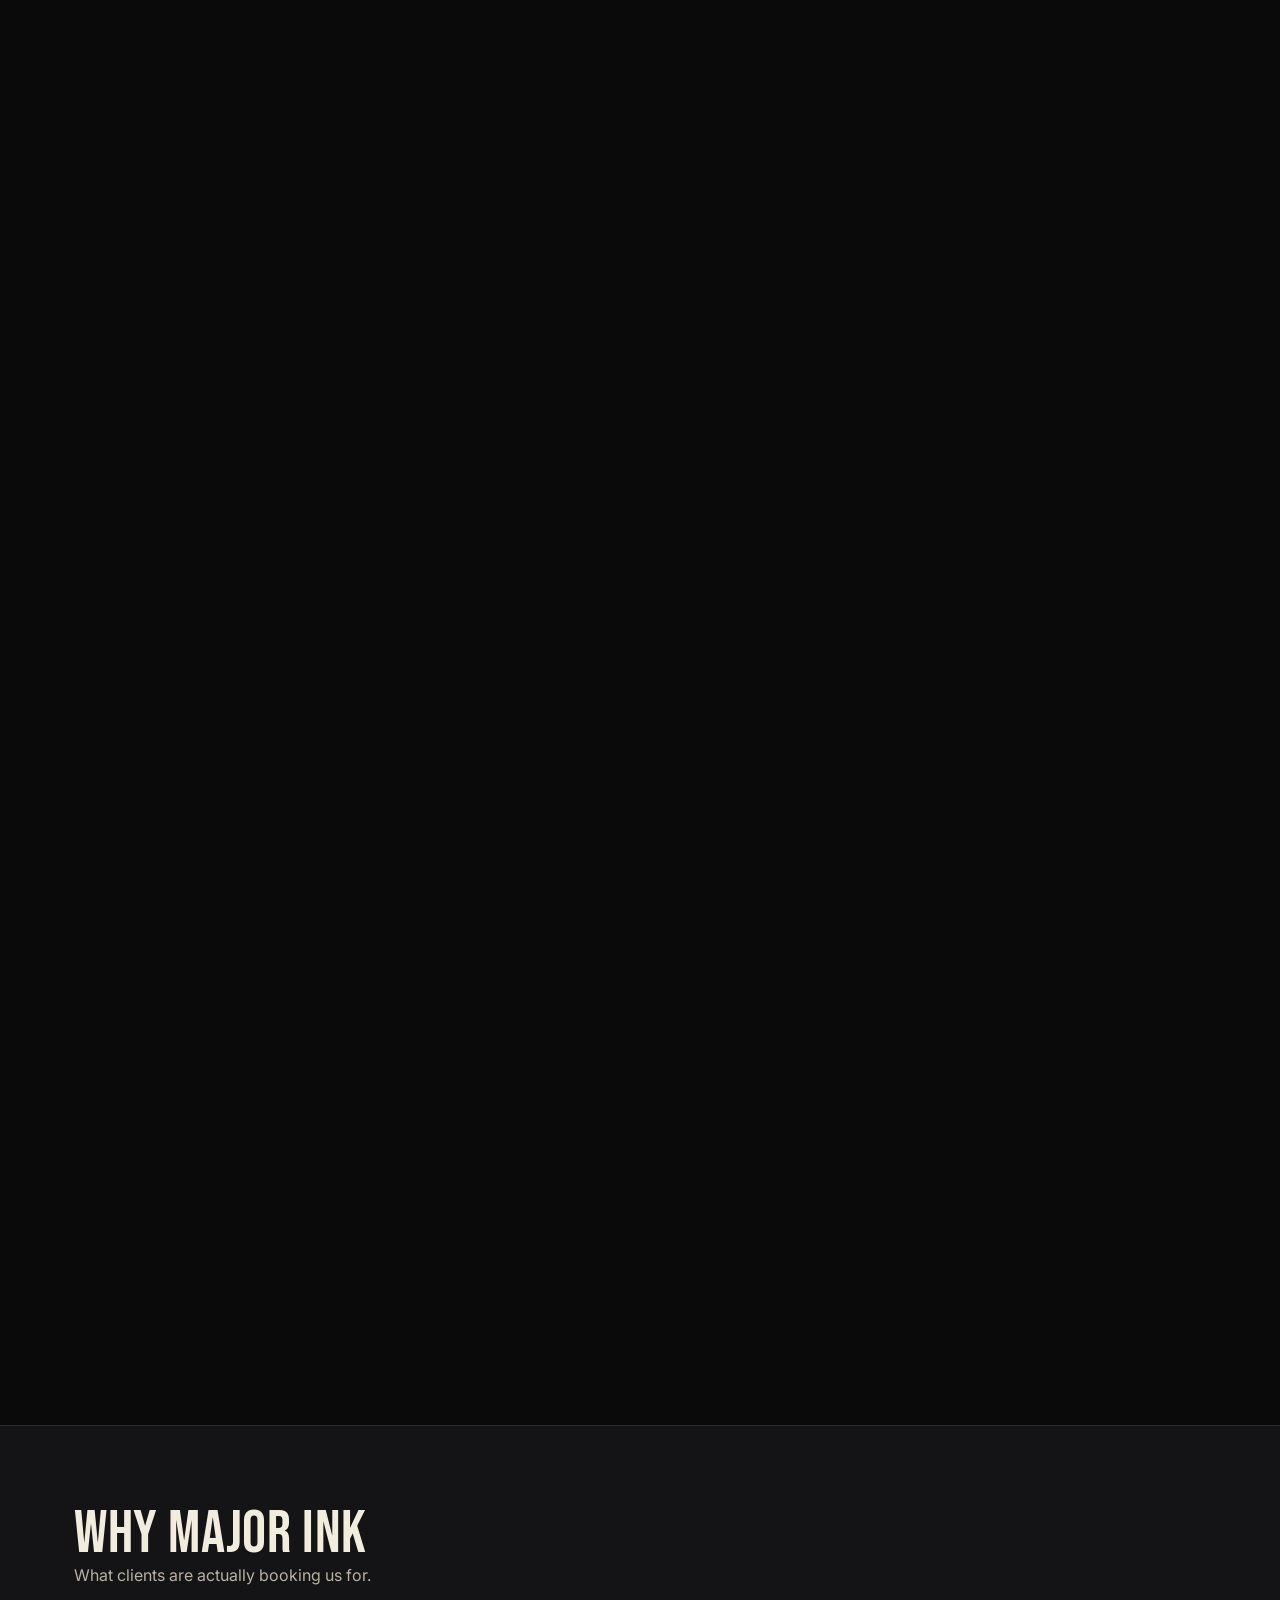
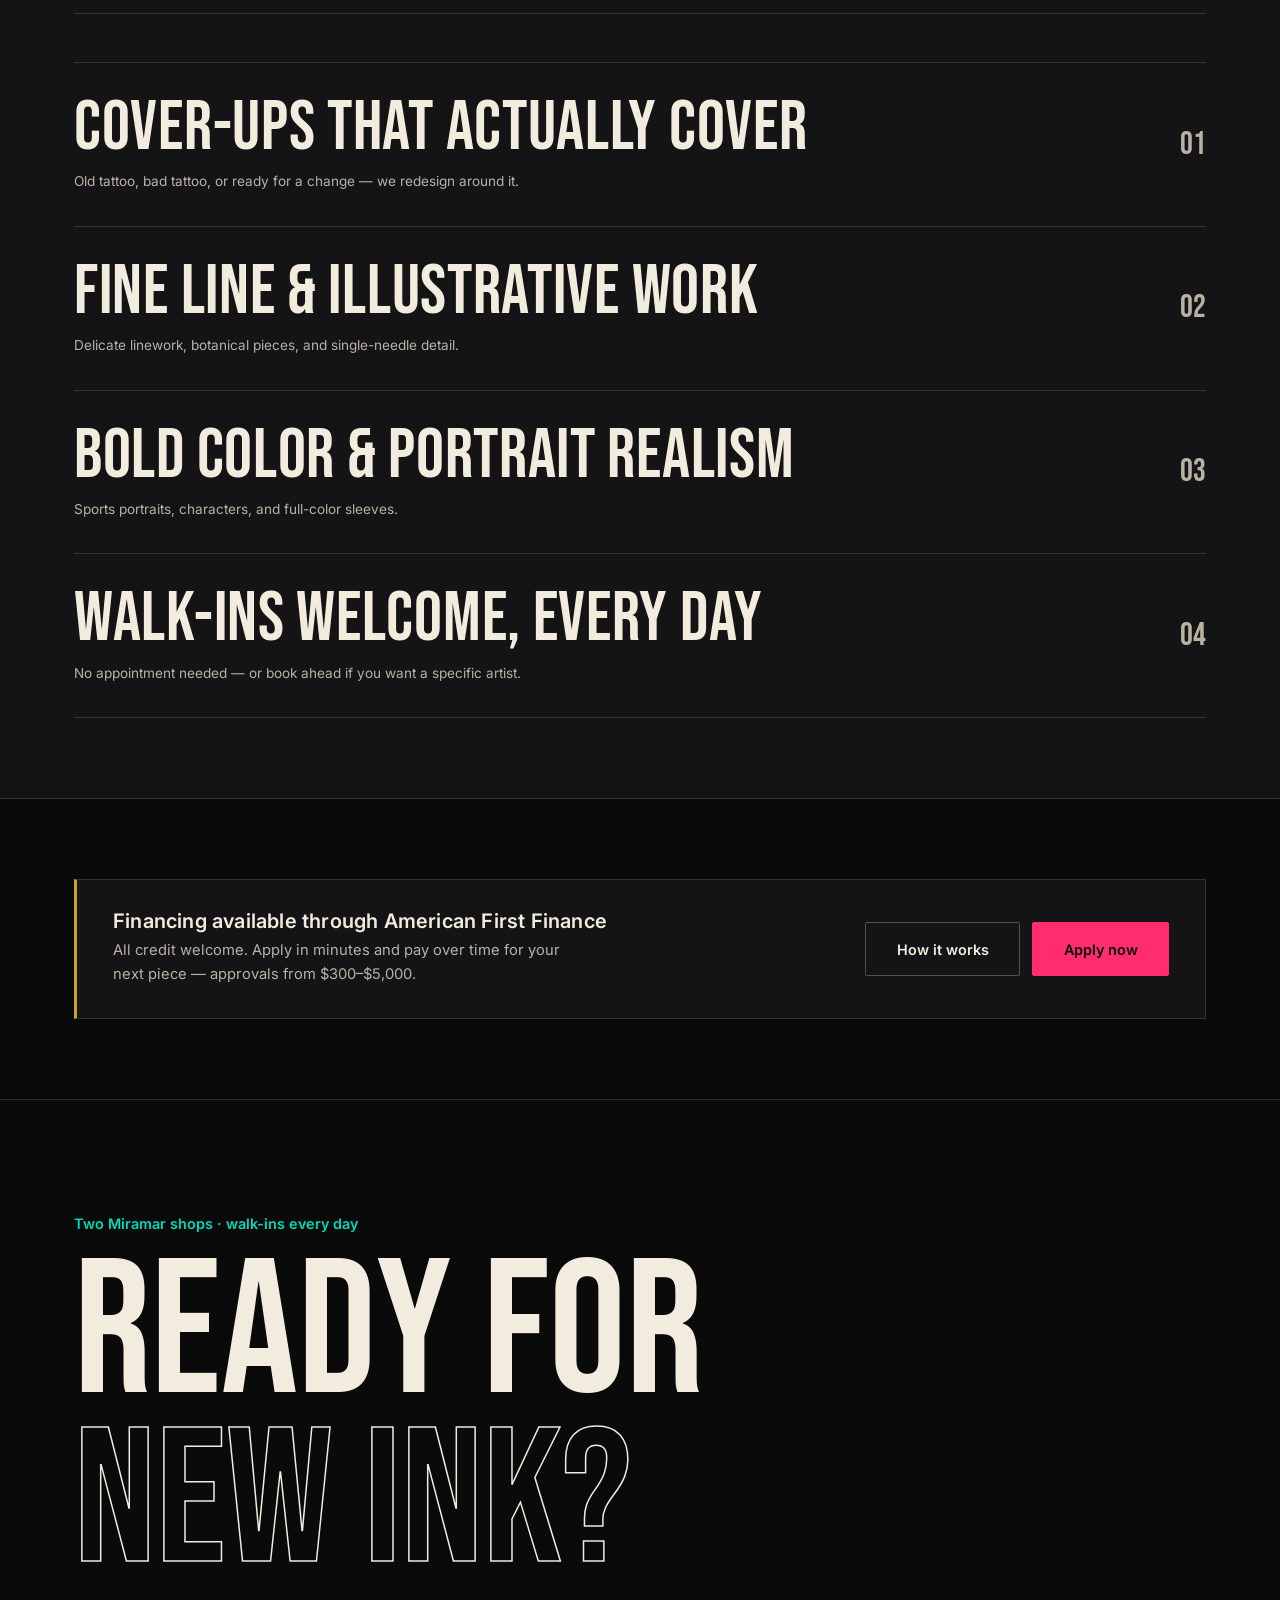
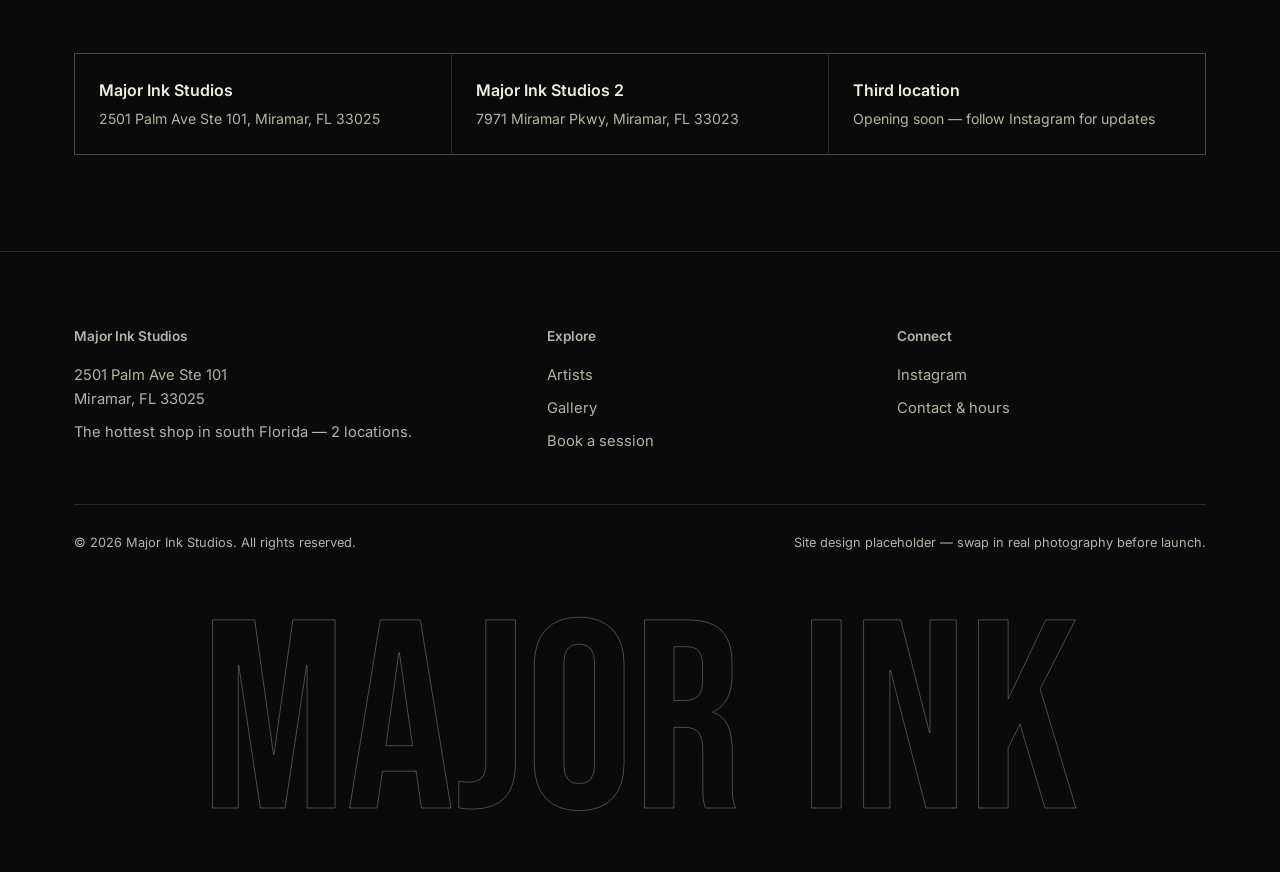
==== commit 09782449: "Refresh artist portfolios and add Jessi, Batu and Mani Chief, Fernando and Veronika get 8 hand-picke" ====
--- a/index.html
+++ b/index.html
@@ -82,20 +82,20 @@
     </div>
     <div class="flash-grid" data-lightbox>
       <div class="flash-item tall" data-reveal="clip" data-parallax>
-        <img class="flash-photo" src="images/artists/chief/1.jpg" alt="Color realism piece by Chief">
-        <div class="flash-caption"><strong>Color realism</strong>by Chief</div>
+        <img class="flash-photo" src="images/artists/chief/1.jpg" alt="Black and grey Atlas forearm piece by Chief">
+        <div class="flash-caption"><strong>Black &amp; grey realism</strong>by Chief</div>
       </div>
       <div class="flash-item reg" data-reveal="clip" data-parallax>
         <img class="flash-photo" src="images/artists/mustafa/1.jpg" alt="Color character piece by Mustafa">
         <div class="flash-caption"><strong>Bold color</strong>by Mustafa</div>
       </div>
       <div class="flash-item reg" data-reveal="clip" data-parallax>
-        <img class="flash-photo" src="images/artists/veronika/1.jpg" alt="Mandala piece by Veronika">
-        <div class="flash-caption"><strong>Mandala &amp; watercolor</strong>by Veronika</div>
+        <img class="flash-photo" src="images/artists/veronika/1.jpg" alt="Rainbow watercolor phoenix by Veronika">
+        <div class="flash-caption"><strong>Watercolor color</strong>by Veronika</div>
       </div>
       <div class="flash-item wide" data-reveal="clip" data-parallax>
-        <img class="flash-photo" src="images/artists/fernando/1.jpg" alt="Fine line illustrative piece by Fernando">
-        <div class="flash-caption"><strong>Fine line illustrative</strong>by Fernando</div>
+        <img class="flash-photo" src="images/artists/fernando/1.jpg" alt="Black and grey Jesus portrait by Fernando">
+        <div class="flash-caption"><strong>Portrait realism</strong>by Fernando</div>
       </div>
     </div>
   </div>
@@ -107,9 +107,9 @@
       <div class="section-head">
         <div>
           <h2 data-split>The artists</h2>
-          <p data-reveal>Five artists, five styles. Flip through the book and tap one to see their work.</p>
-        </div>
-        <a href="artists.html" class="btn btn-outline">Meet all 5</a>
+          <p data-reveal>Eight artists, eight styles. Flip through the book and tap one to see their work.</p>
+        </div>
+        <a href="artists.html" class="btn btn-outline">Meet all 8</a>
       </div>
     </div>
     <div class="hscroll-track"></div>
@@ -133,7 +133,7 @@
         </div>
         <span class="tag">01</span>
       </div>
-      <div class="row-item" data-reveal data-hover-img="images/artists/fernando/2.jpg">
+      <div class="row-item" data-reveal data-hover-img="images/artists/nyah/1.jpg">
         <div>
           <h3>Fine line &amp; illustrative work</h3>
           <span class="tag">Delicate linework, botanical pieces, and single-needle detail.</span>
--- a/styles.css
+++ b/styles.css
@@ -114,8 +114,10 @@
 @media (max-width: 860px) {
   /* The header's backdrop-filter makes it the containing block for this fixed
      menu, so bottom: 0 would collapse it — size it to the viewport instead. */
-  .main-nav { position: fixed; top: 76px; left: 0; right: 0; height: calc(100vh - 76px); height: calc(100dvh - 76px); background: var(--ink); flex-direction: column; justify-content: flex-start; padding: 2.5rem 1.5rem; gap: 1.75rem; transform: translateX(100%); transition: transform 0.25s ease; }
-  .main-nav.open { transform: translateX(0); }
+  .main-nav { position: fixed; top: 76px; left: 0; right: 0; height: calc(100vh - 76px); height: calc(100dvh - 76px); background: var(--ink); flex-direction: column; justify-content: flex-start; padding: 2.5rem 1.5rem; gap: 1.75rem; clip-path: inset(0 0 100% 0); visibility: hidden; transition: clip-path 0.45s cubic-bezier(0.7, 0, 0.3, 1), visibility 0s 0.45s; }
+  /* Revealed with clip-path, not slid in from the side, so the closed menu
+     never makes the page scroll sideways on phones. */
+  .main-nav.open { clip-path: inset(0 0 0 0); visibility: visible; transition: clip-path 0.45s cubic-bezier(0.7, 0, 0.3, 1), visibility 0s; }
   .main-nav a { font-size: 1.25rem; }
   .nav-toggle { display: block; }
 }
@@ -762,11 +764,15 @@
 .hover-preview {
   position: fixed; top: 0; left: 0;
   z-index: 60;
-  width: 260px;
+  width: clamp(150px, 15vw, 220px);
   aspect-ratio: 3/4;
   pointer-events: none;
   overflow: hidden;
-}
+  box-shadow: 0 24px 50px rgba(0, 0, 0, 0.45);
+  opacity: 0;
+  transition: opacity 0.25s ease;
+}
+.hover-preview.is-active { opacity: 1; }
 .hover-preview img { width: 100%; height: 100%; object-fit: cover; display: block; scale: 0.4; opacity: 0; transition: scale 0.5s cubic-bezier(0.2, 0.8, 0.2, 1), opacity 0.3s ease; }
 .hover-preview.is-active img { scale: 1; opacity: 1; }
 
@@ -840,6 +846,7 @@
   transition: opacity 0.35s ease, visibility 0.35s;
 }
 .lightbox.is-open { opacity: 1; visibility: visible; }
+.lightbox { touch-action: pan-y pinch-zoom; }
 .lightbox figure { margin: 0; max-width: min(88vw, 900px); text-align: center; }
 .lightbox img { max-width: 100%; max-height: 80vh; object-fit: contain; border: 1px solid var(--line); scale: 0.92; transition: scale 0.5s cubic-bezier(0.2, 0.8, 0.2, 1); }
 .lightbox.is-open img { scale: 1; }
@@ -856,6 +863,15 @@
 
 :focus-visible { outline: 2px solid var(--teal); outline-offset: 3px; }
 
+/* Phones and tablets */
+@media (hover: none) {
+  body::before { animation: none; }
+}
+@media (max-width: 860px) {
+  /* 16px keeps iOS Safari from zooming in when a field is tapped */
+  input, select, textarea { font-size: 16px; }
+}
+
 @media (prefers-reduced-motion: reduce) {
   html { scroll-behavior: auto; }
   body::before { animation: none; }
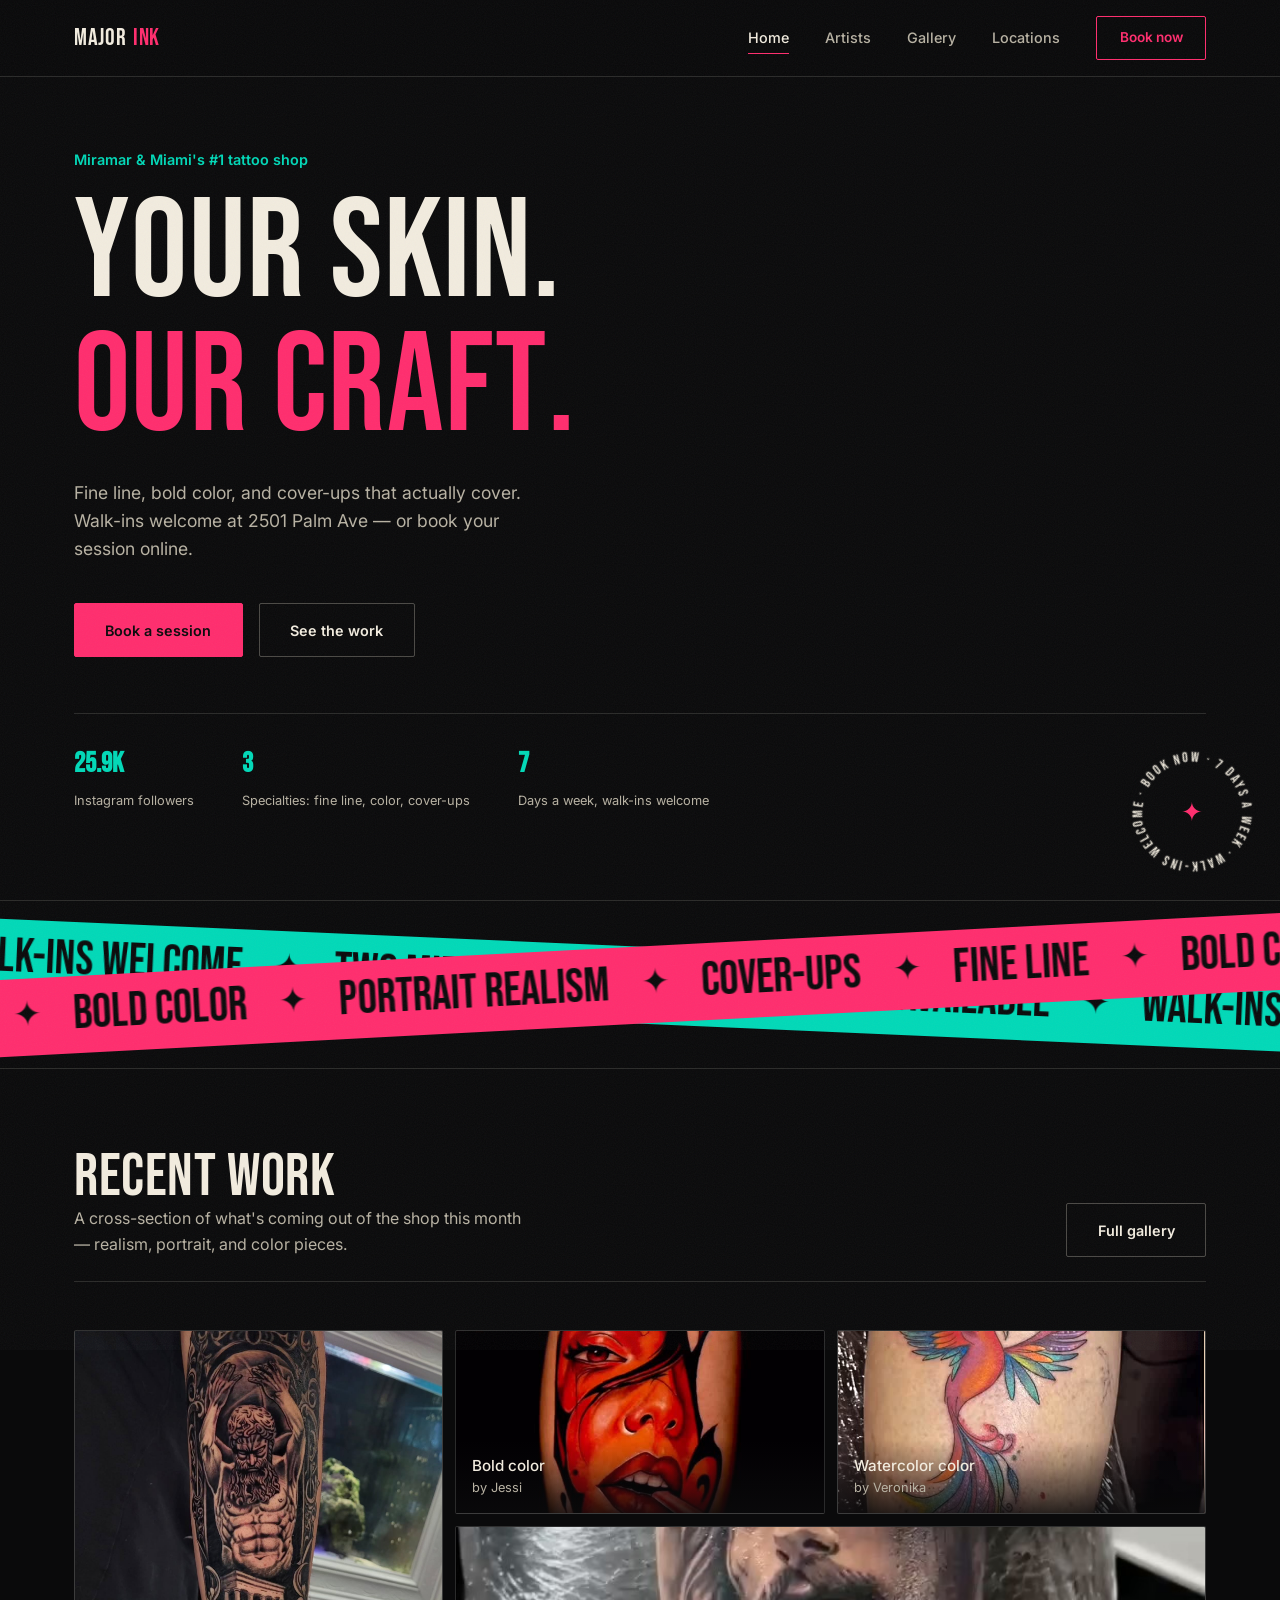
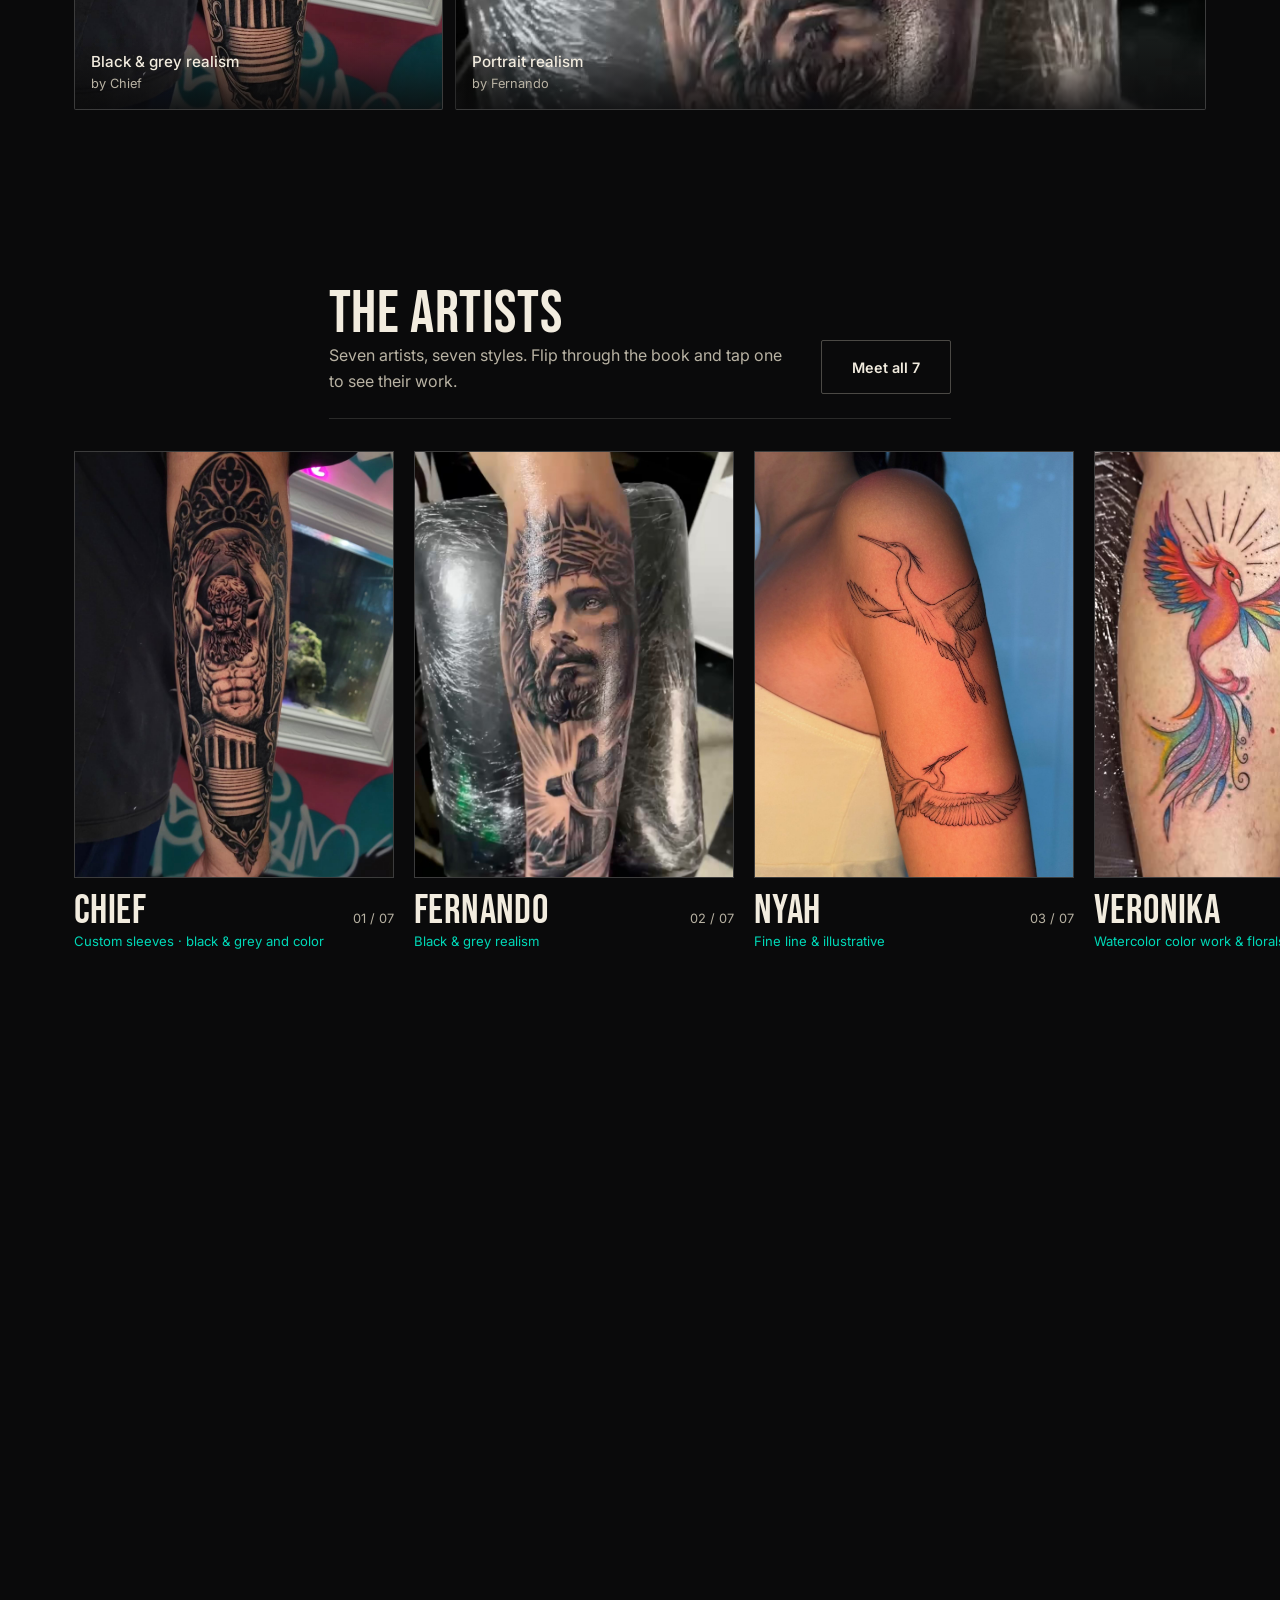
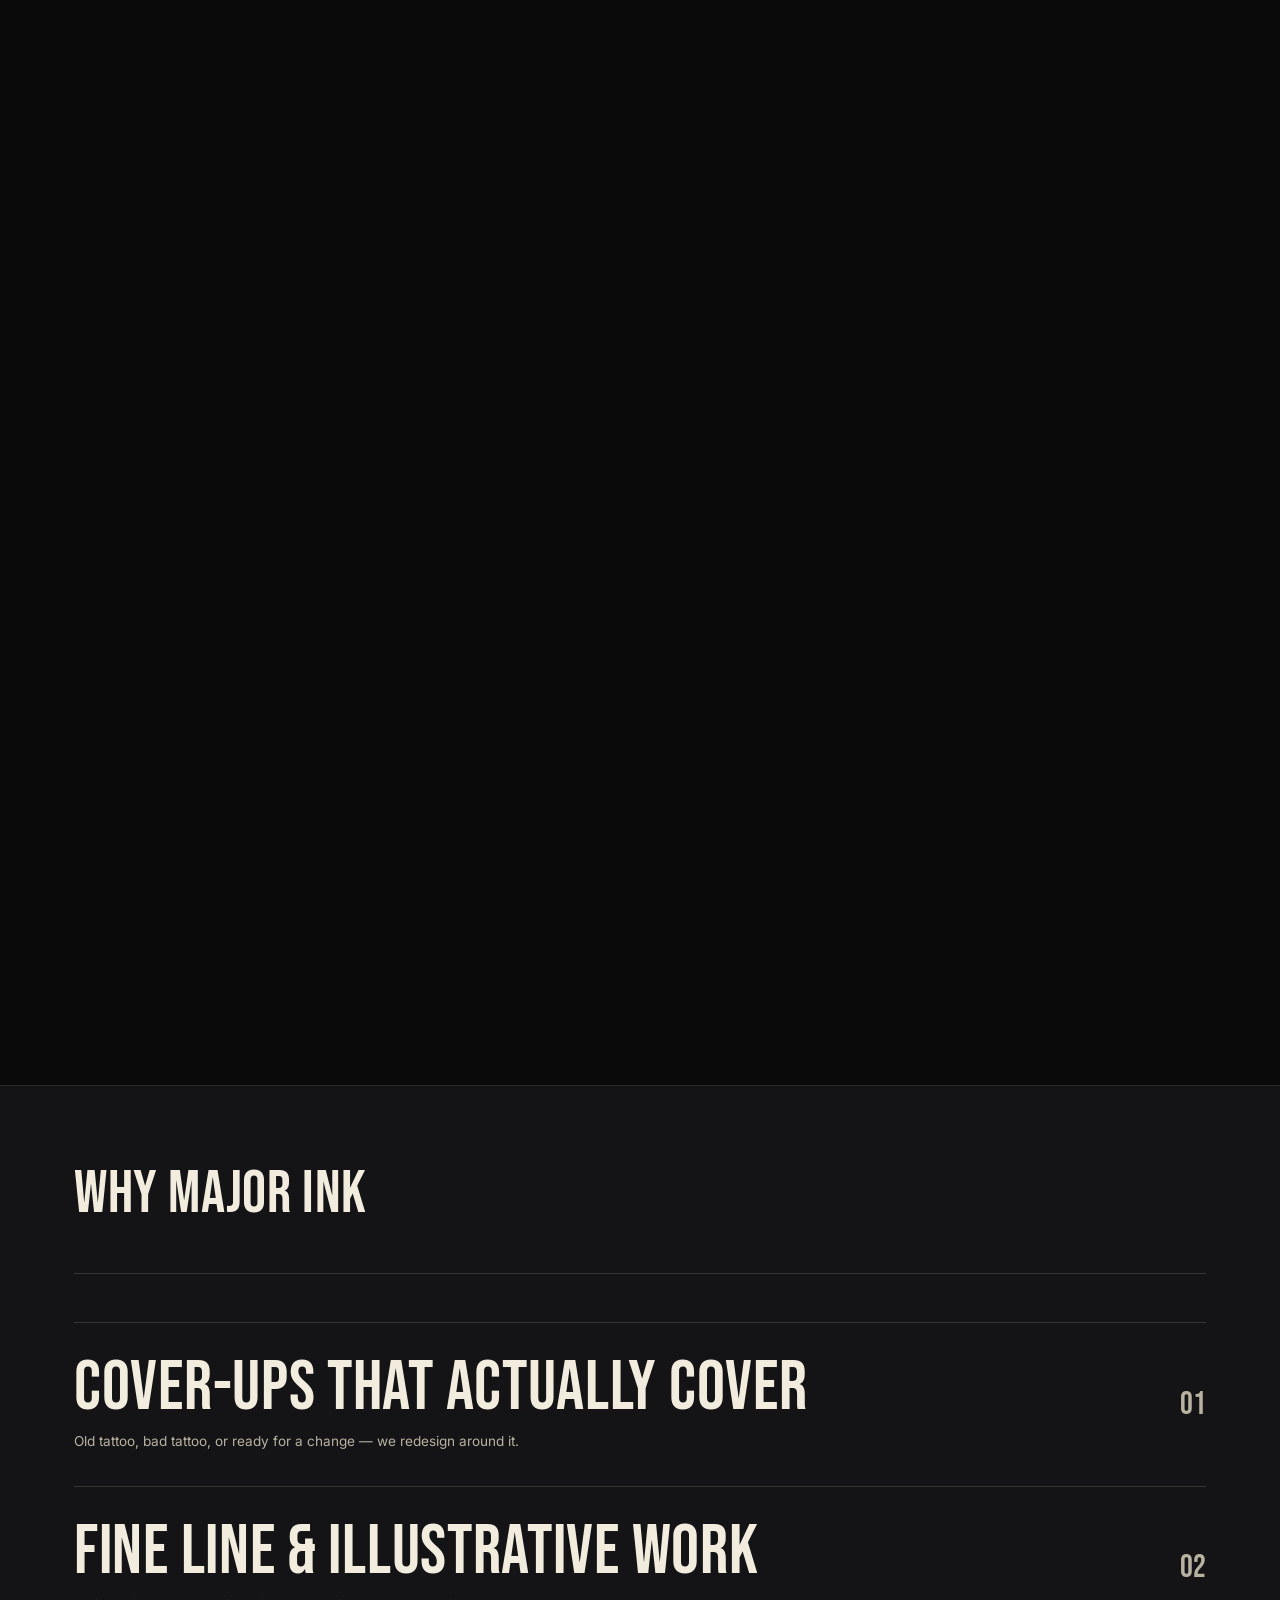
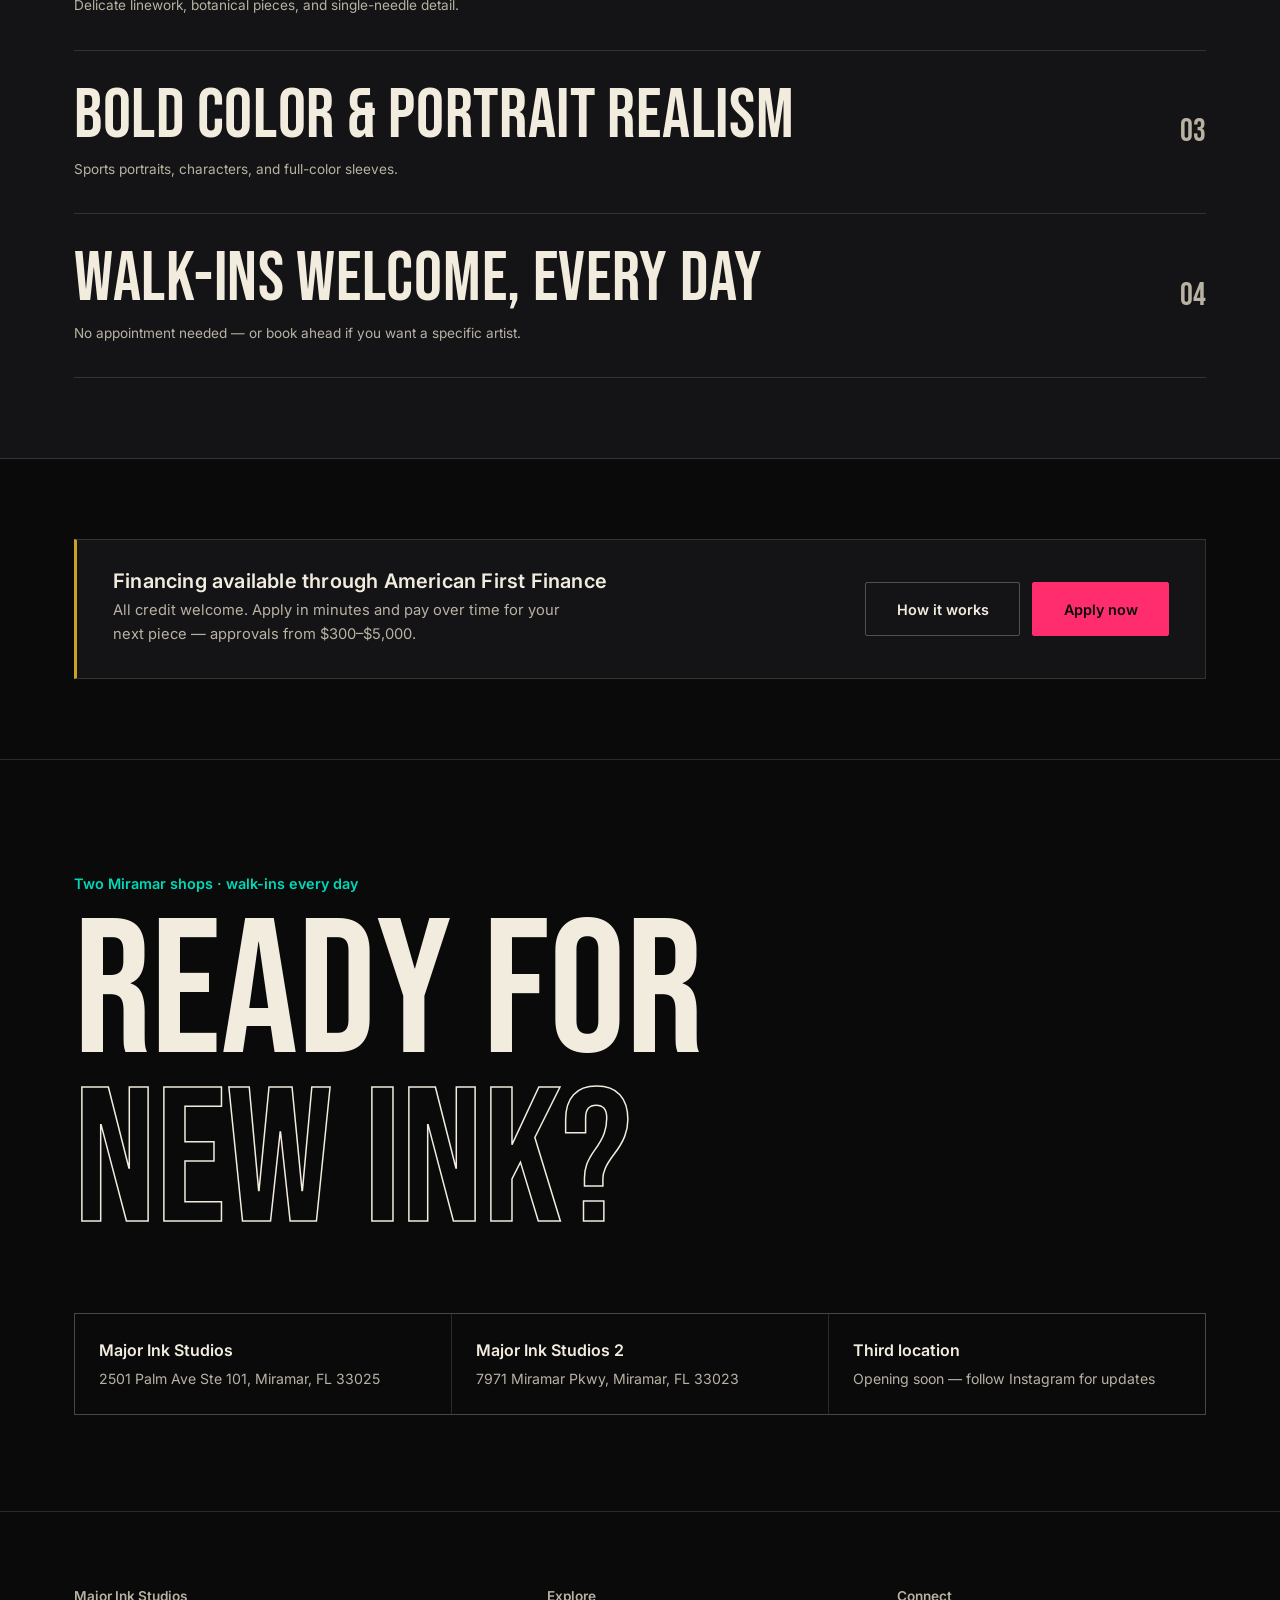
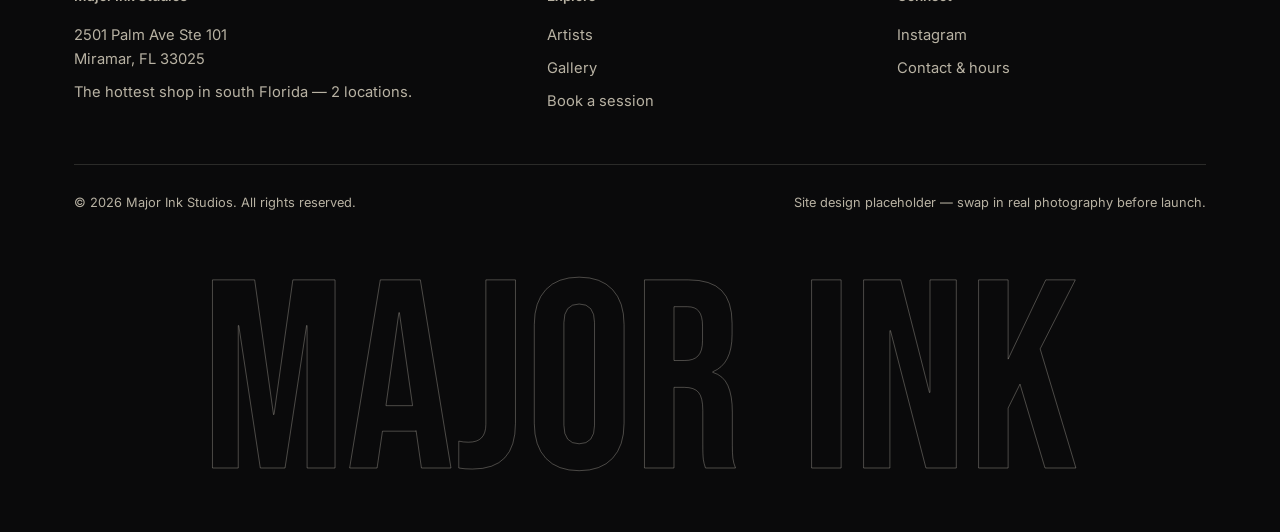
==== commit 85a482fc: "Remove Mustafa, refresh Nyah, swipeable gallery filters on phones Mustafa no longer works at the sho" ====
--- a/index.html
+++ b/index.html
@@ -34,7 +34,7 @@
 <section class="hero hero-home">
   <div class="hero-floats" data-reveal data-after-intro aria-hidden="true">
     <div class="float f1" data-depth="1" style="--i:0; --r:5deg;"><img src="images/artists/chief/1.jpg" alt=""></div>
-    <div class="float f2" data-depth="0.5" style="--i:1; --r:-8deg;"><img src="images/artists/mustafa/2.jpg" alt=""></div>
+    <div class="float f2" data-depth="0.5" style="--i:1; --r:-8deg;"><img src="images/artists/mani/1.jpg" alt=""></div>
     <div class="float f3" data-depth="1.4" style="--i:2; --r:-3deg;"><img src="images/artists/nyah/1.jpg" alt=""></div>
     <div class="float f4" data-depth="0.8" style="--i:3; --r:9deg;"><img src="images/artists/veronika/2.jpg" alt=""></div>
     <div class="float f5" data-depth="1.8" style="--i:4; --r:-6deg;"><img src="images/artists/fernando/3.jpg" alt=""></div>
@@ -86,8 +86,8 @@
         <div class="flash-caption"><strong>Black &amp; grey realism</strong>by Chief</div>
       </div>
       <div class="flash-item reg" data-reveal="clip" data-parallax>
-        <img class="flash-photo" src="images/artists/mustafa/1.jpg" alt="Color character piece by Mustafa">
-        <div class="flash-caption"><strong>Bold color</strong>by Mustafa</div>
+        <img class="flash-photo" src="images/artists/jessi/1.jpg" alt="Red and black woman's face by Jessi">
+        <div class="flash-caption"><strong>Bold color</strong>by Jessi</div>
       </div>
       <div class="flash-item reg" data-reveal="clip" data-parallax>
         <img class="flash-photo" src="images/artists/veronika/1.jpg" alt="Rainbow watercolor phoenix by Veronika">
@@ -107,9 +107,9 @@
       <div class="section-head">
         <div>
           <h2 data-split>The artists</h2>
-          <p data-reveal>Eight artists, eight styles. Flip through the book and tap one to see their work.</p>
-        </div>
-        <a href="artists.html" class="btn btn-outline">Meet all 8</a>
+          <p data-reveal>Seven artists, seven styles. Flip through the book and tap one to see their work.</p>
+        </div>
+        <a href="artists.html" class="btn btn-outline">Meet all 7</a>
       </div>
     </div>
     <div class="hscroll-track"></div>
@@ -126,7 +126,7 @@
       </div>
     </div>
     <div class="row-list hover-list" data-hover-list>
-      <div class="row-item" data-reveal data-hover-img="images/artists/mustafa/3.jpg">
+      <div class="row-item" data-reveal data-hover-img="images/artists/chief/5.jpg">
         <div>
           <h3>Cover-ups that actually cover</h3>
           <span class="tag">Old tattoo, bad tattoo, or ready for a change — we redesign around it.</span>
--- a/styles.css
+++ b/styles.css
@@ -809,6 +809,25 @@
 
 /* ---------- Gallery masonry ---------- */
 .filter-btn.is-active { border-color: var(--pink); color: var(--pink); }
+/* Phones: one swipeable row of filters instead of several wrapped rows.
+   It bleeds to the screen edges and fades out on the right to hint at more. */
+@media (max-width: 700px) {
+  .filter-row {
+    flex-wrap: nowrap;
+    gap: 0.5rem;
+    overflow-x: auto;
+    margin-left: -1.5rem;
+    margin-right: -1.5rem;
+    padding: 0 1.5rem 0.25rem;
+    scroll-padding-inline: 1.5rem;
+    scrollbar-width: none;
+    -webkit-mask-image: linear-gradient(90deg, #000 85%, transparent);
+    mask-image: linear-gradient(90deg, #000 85%, transparent);
+  }
+  .filter-row.at-end { -webkit-mask-image: none; mask-image: none; }
+  .filter-row::-webkit-scrollbar { display: none; }
+  .filter-row .filter-btn { flex: 0 0 auto; padding: 0.6rem 1.1rem; }
+}
 .gallery-masonry { columns: 3 260px; column-gap: 0.75rem; }
 .gallery-item { break-inside: avoid; margin: 0 0 0.75rem; position: relative; overflow: hidden; border: 1px solid var(--line); background: var(--ink-3); }
 .gallery-item img { display: block; width: 100%; height: auto; transition: scale 0.8s cubic-bezier(0.2, 0.8, 0.2, 1); }
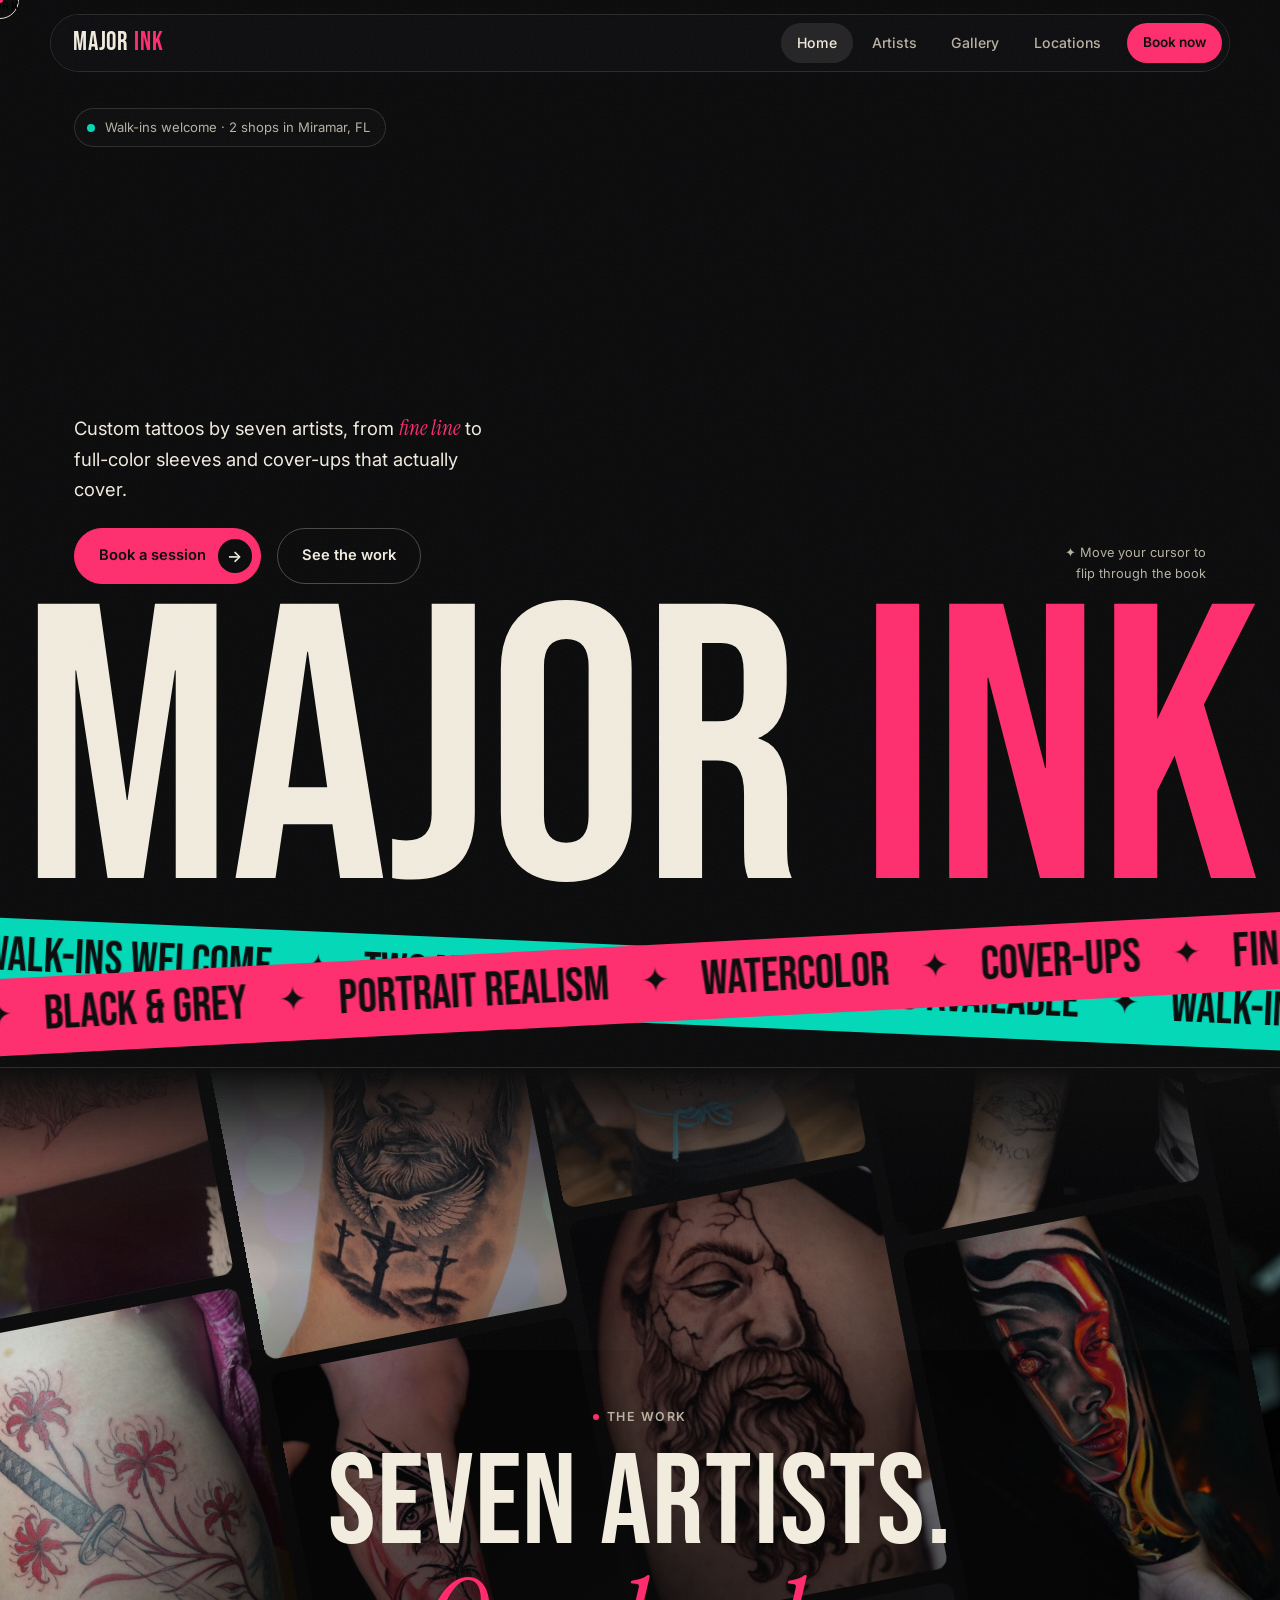
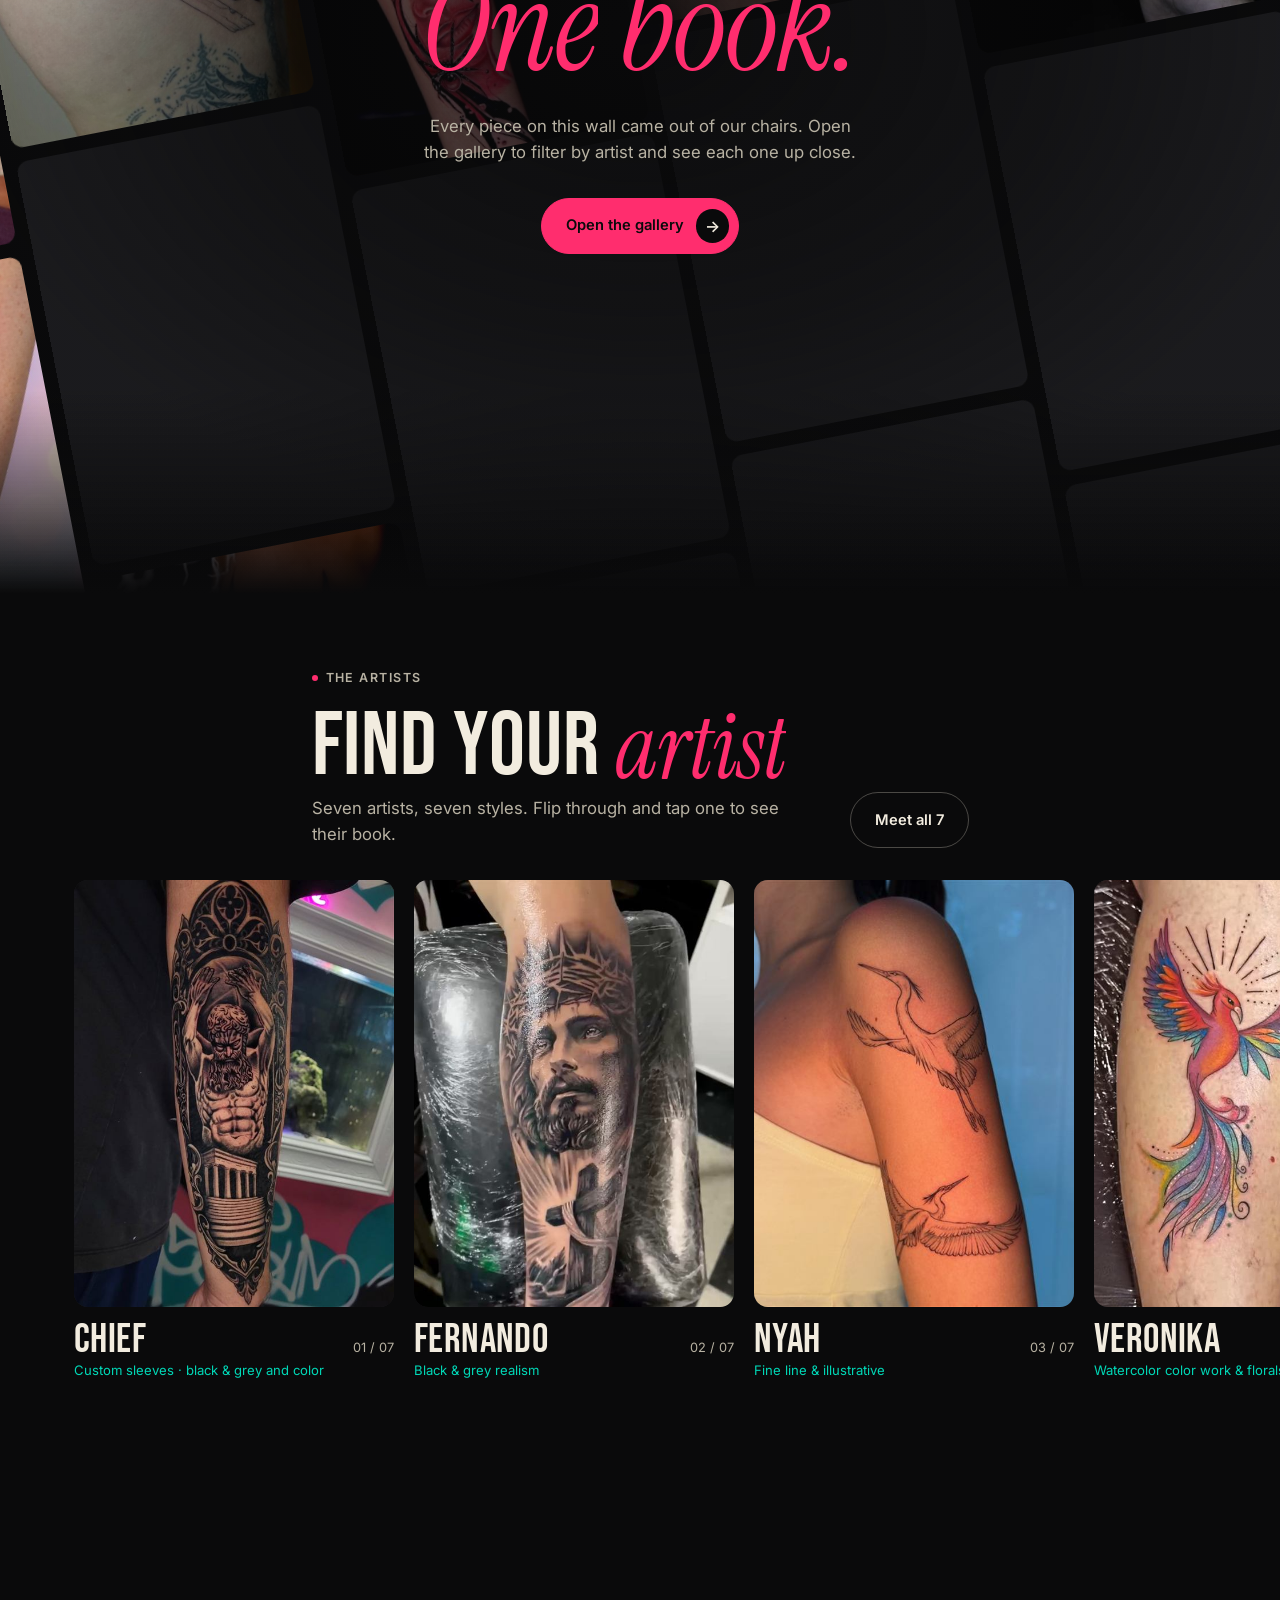
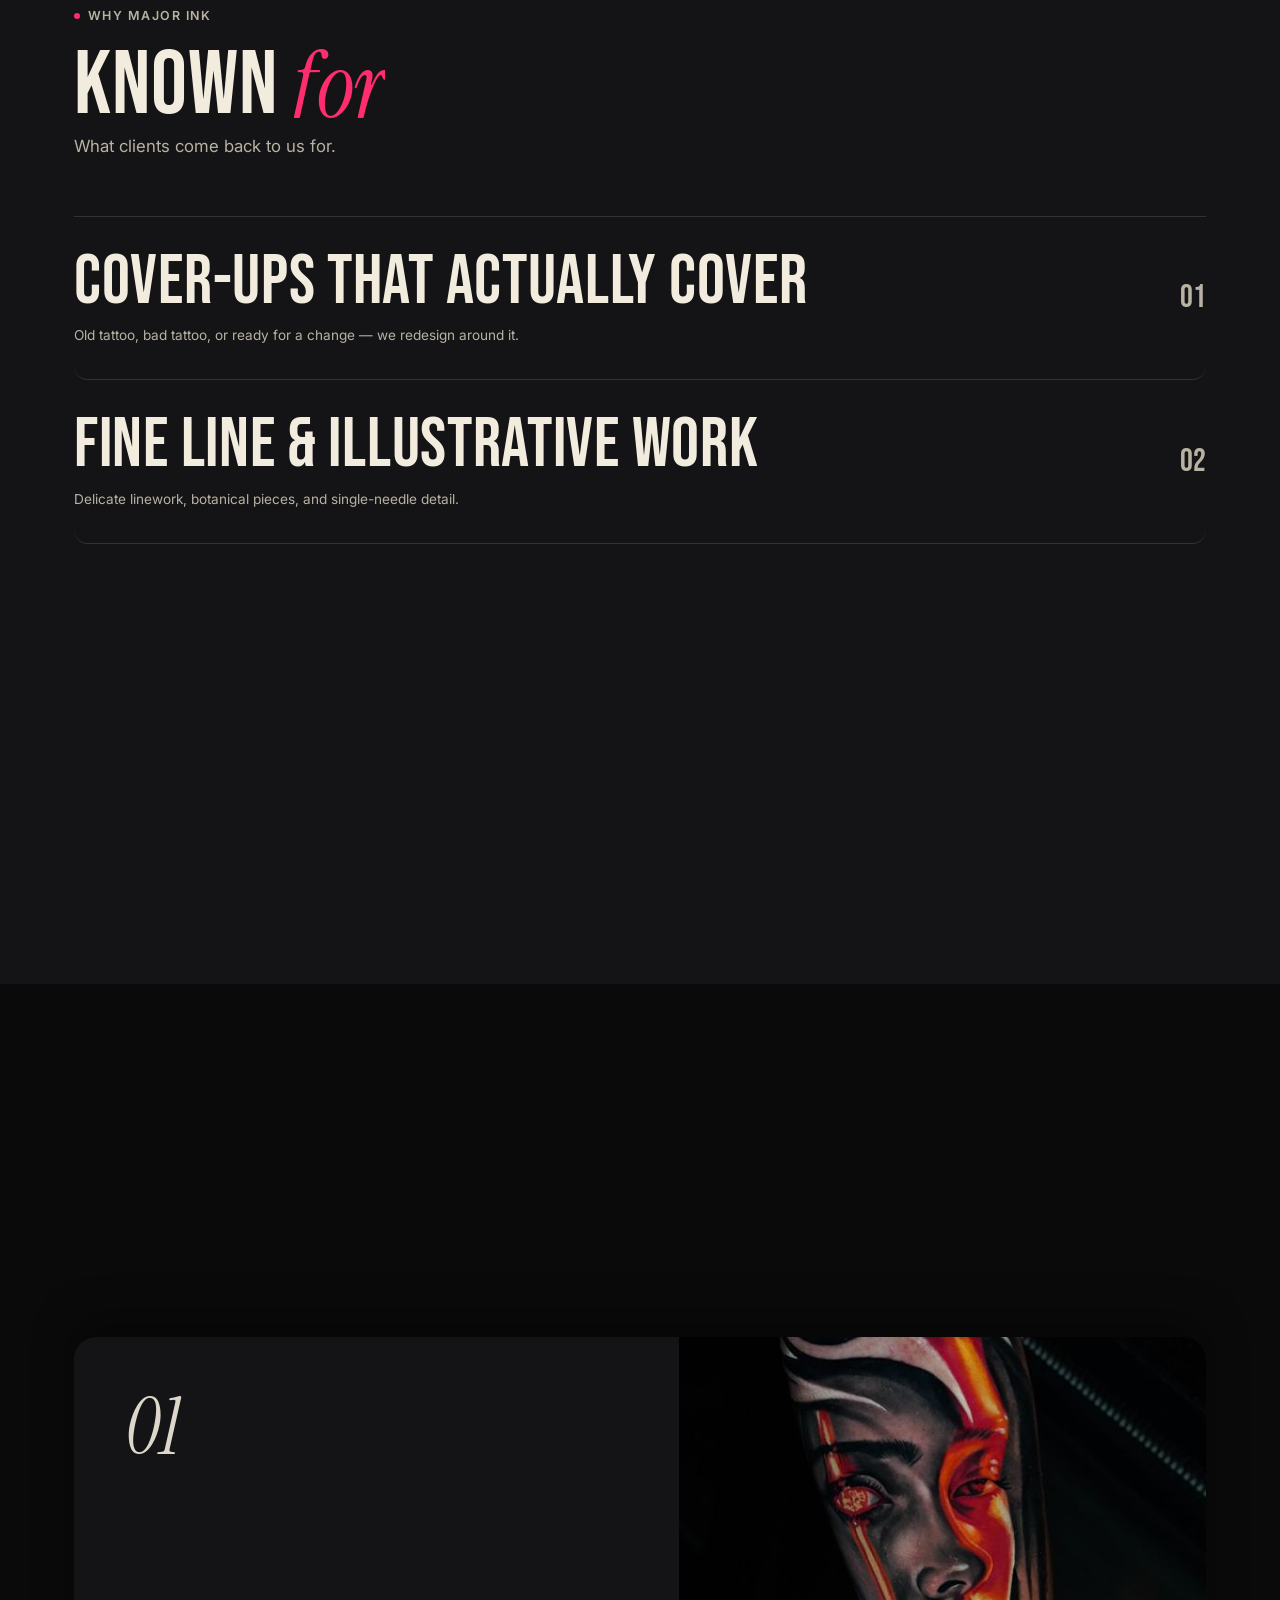
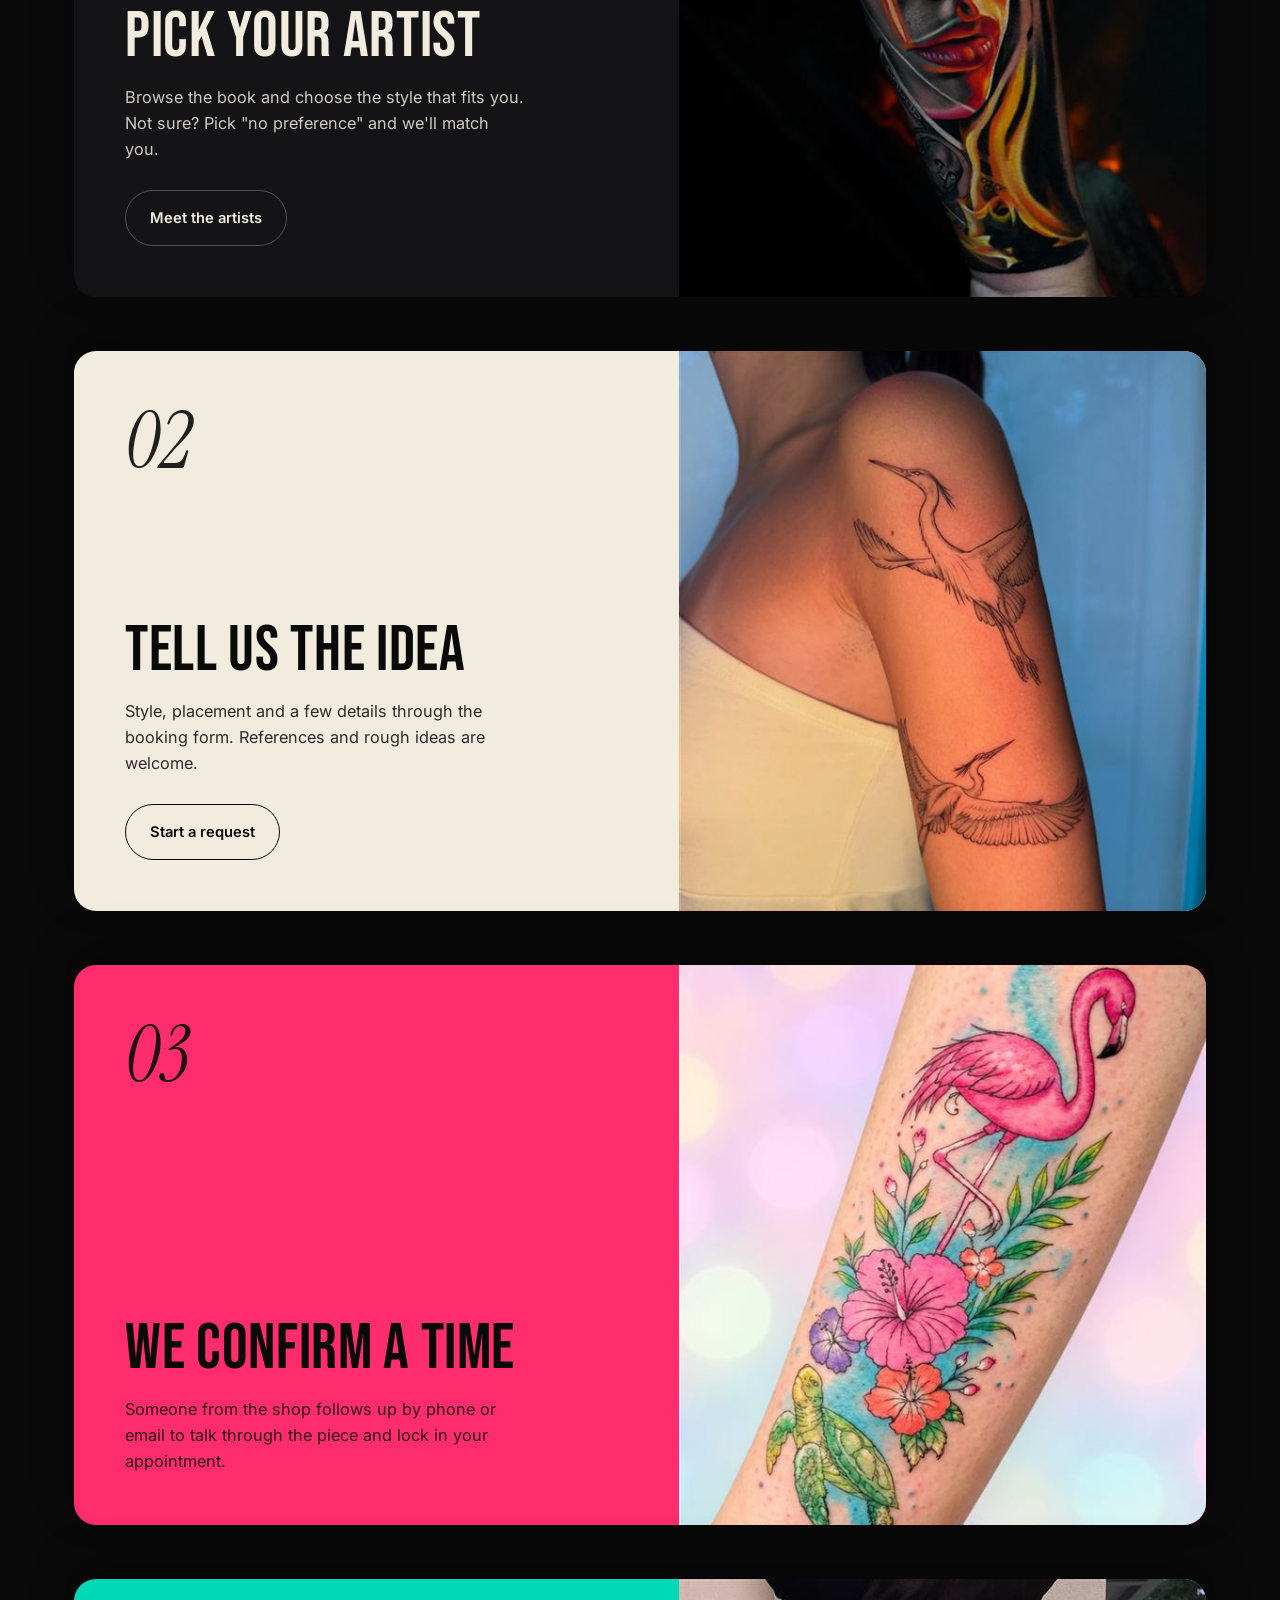
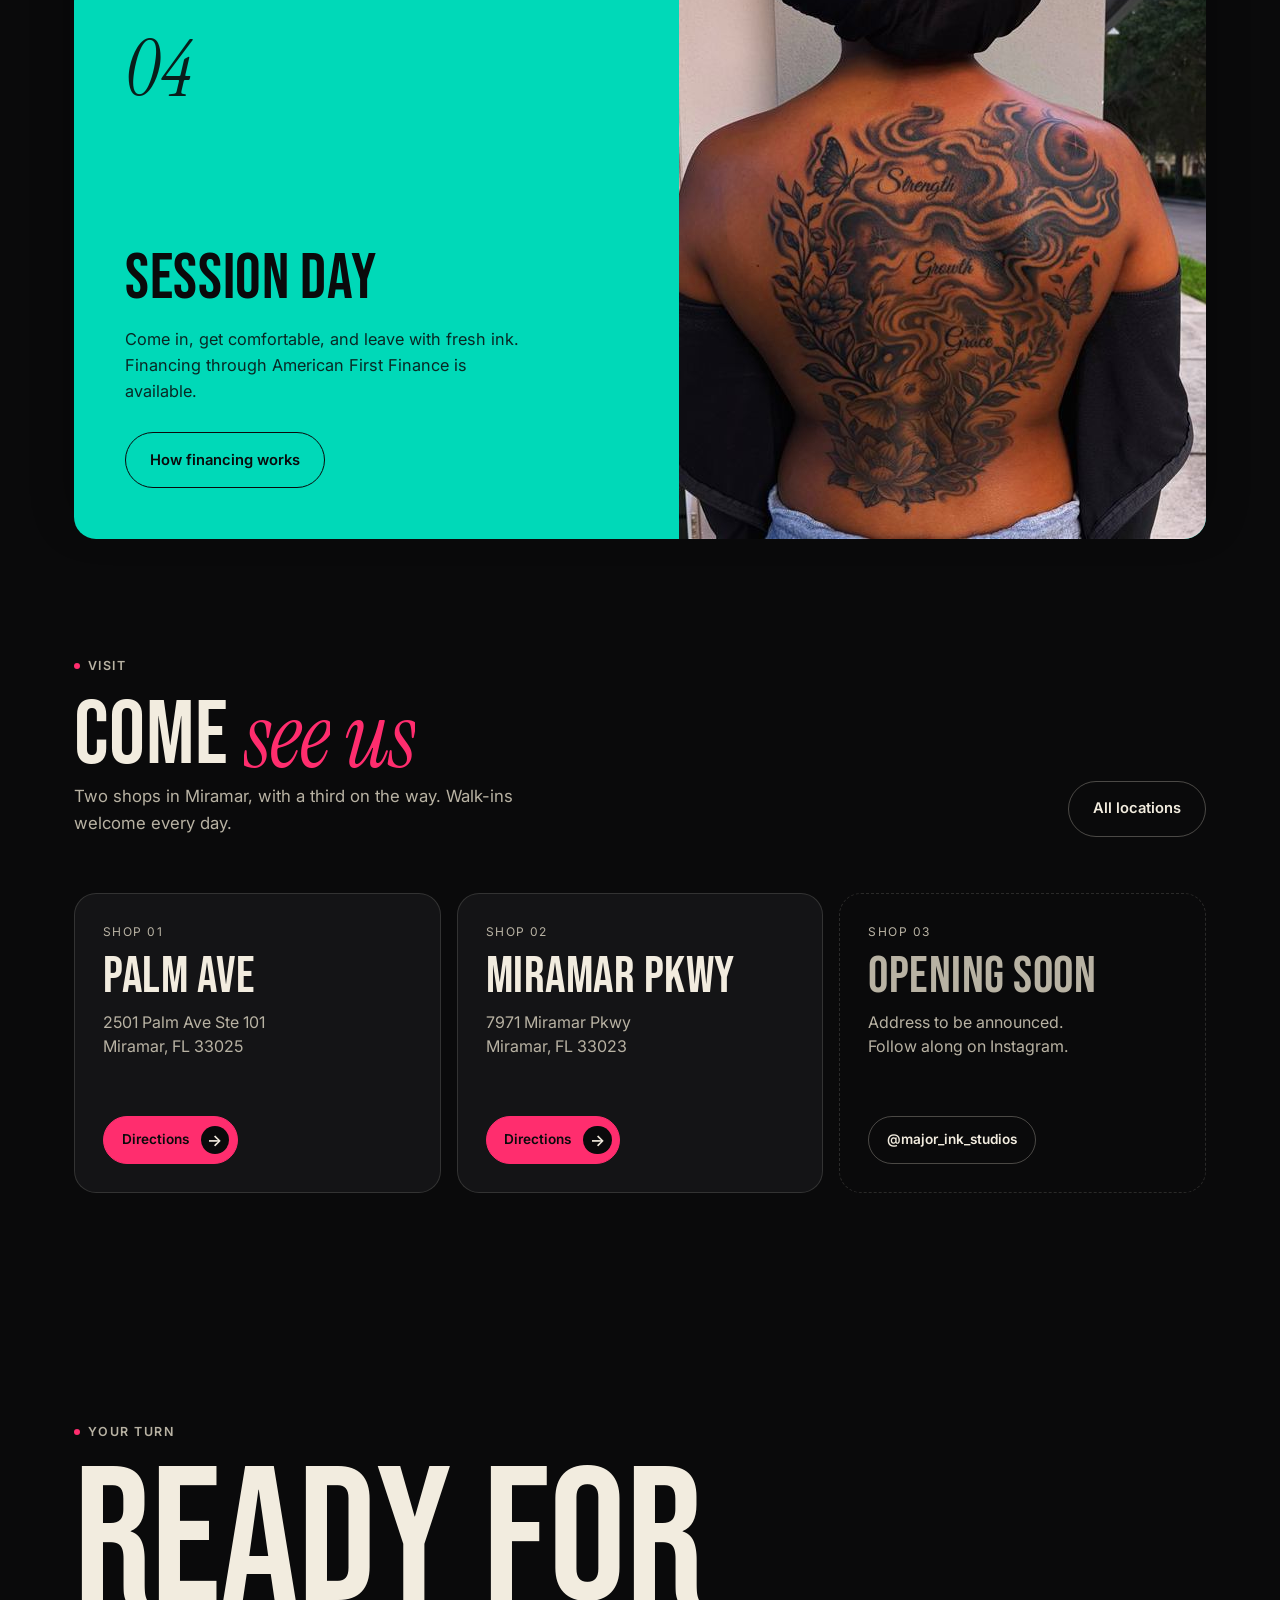
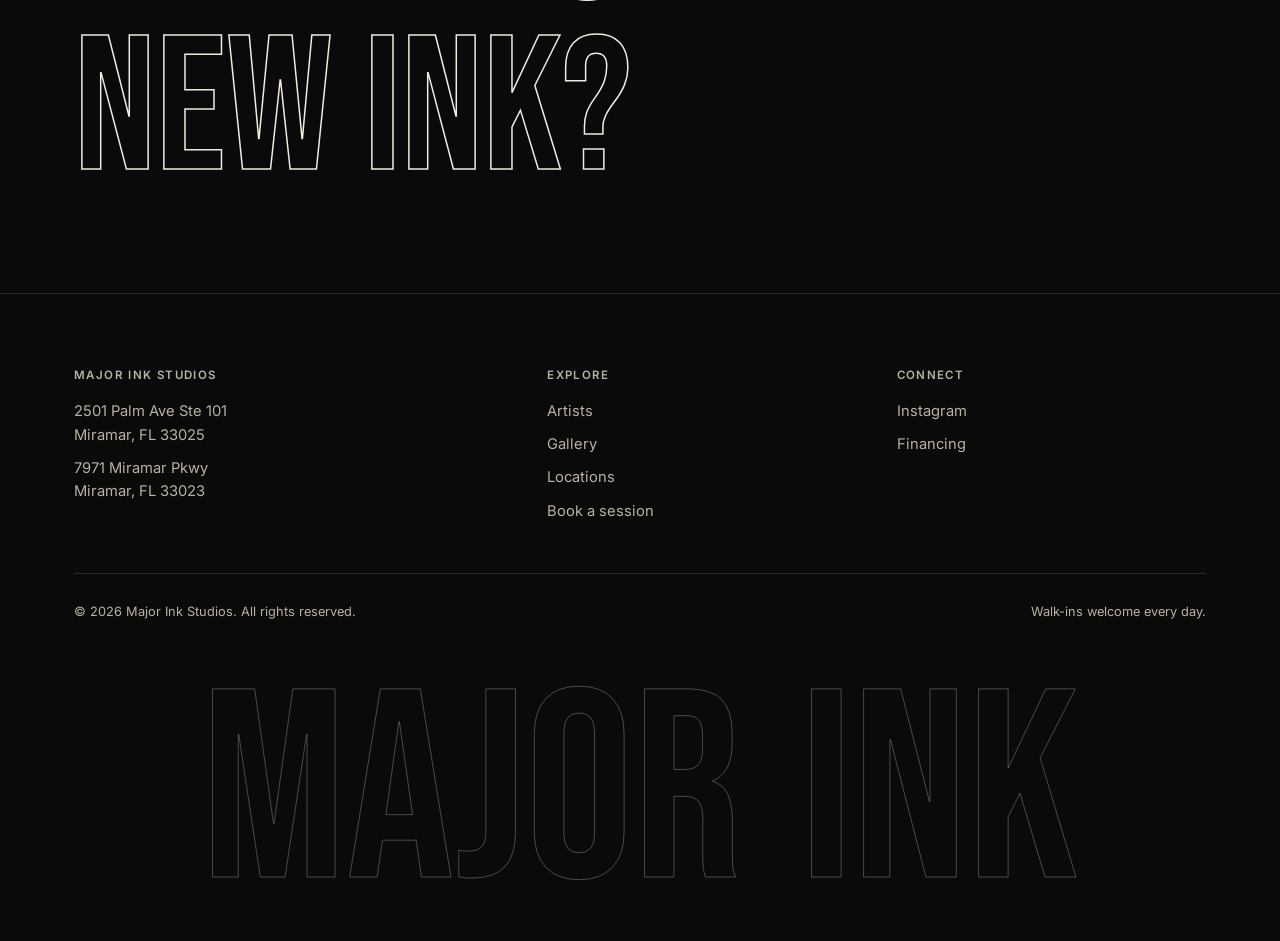
==== commit 037cd90c: "Redesign: artwork-first home, step-by-step booking, new artists page - Floating pill nav, phone book" ====
--- a/index.html
+++ b/index.html
@@ -2,9 +2,9 @@
 <html lang="en">
 <head>
 <meta charset="UTF-8">
-<meta name="viewport" content="width=device-width, initial-scale=1.0">
+<meta name="viewport" content="width=device-width, initial-scale=1.0, viewport-fit=cover">
 <title>Major Ink Studios — Tattoo Shop in Miramar & Miami, FL</title>
-<meta name="description" content="Major Ink Studios — fine line, color, and cover-up tattoos in Miramar, FL. Walk-ins welcome. 2501 Palm Ave #101.">
+<meta name="description" content="Major Ink Studios — seven tattoo artists in Miramar, FL. Fine line, realism, color and cover-ups. Walk-ins welcome. Book online.">
 <script>document.documentElement.classList.add('js');try{var s=sessionStorage;if(s.getItem('mi-wipe')){document.documentElement.classList.add('is-arriving');s.removeItem('mi-wipe')}if(s.getItem('mi-intro'))document.documentElement.classList.add('intro-seen')}catch(e){}</script>
 <link rel="stylesheet" href="styles.css">
 </head>
@@ -13,53 +13,40 @@
 <div class="preloader" aria-hidden="true">
   <div class="preloader-bottom"><span>Major Ink Studios</span><span>Miramar, FL</span></div>
   <div class="preloader-word"><span>MAJOR</span> <span>INK</span></div>
-  <div class="preloader-bottom"><span>Loading the book</span><span class="preloader-count">0</span></div>
+  <div class="preloader-bottom"><span>Opening the book</span><span class="preloader-count">0</span></div>
   <div class="preloader-bar"><span></span></div>
 </div>
 
 <header class="site-header">
-  <div class="wrap">
+  <div class="nav-pill">
     <a href="index.html" class="logo">MAJOR <span>INK</span></a>
-    <nav class="main-nav">
+    <nav class="main-nav" id="main-nav">
       <a href="index.html" class="active">Home</a>
       <a href="artists.html">Artists</a>
       <a href="gallery.html">Gallery</a>
       <a href="locations.html">Locations</a>
       <a href="booking.html" class="nav-cta">Book now</a>
     </nav>
-    <button class="nav-toggle" aria-label="Toggle menu">&#9776;</button>
+    <button class="nav-toggle" aria-label="Open menu" aria-expanded="false" aria-controls="main-nav"><span></span><span></span></button>
   </div>
 </header>
 
-<section class="hero hero-home">
-  <div class="hero-floats" data-reveal data-after-intro aria-hidden="true">
-    <div class="float f1" data-depth="1" style="--i:0; --r:5deg;"><img src="images/artists/chief/1.jpg" alt=""></div>
-    <div class="float f2" data-depth="0.5" style="--i:1; --r:-8deg;"><img src="images/artists/mani/1.jpg" alt=""></div>
-    <div class="float f3" data-depth="1.4" style="--i:2; --r:-3deg;"><img src="images/artists/nyah/1.jpg" alt=""></div>
-    <div class="float f4" data-depth="0.8" style="--i:3; --r:9deg;"><img src="images/artists/veronika/2.jpg" alt=""></div>
-    <div class="float f5" data-depth="1.8" style="--i:4; --r:-6deg;"><img src="images/artists/fernando/3.jpg" alt=""></div>
-  </div>
-  <div class="wrap">
-    <div class="hero-eyebrow" data-reveal data-after-intro>Miramar &amp; Miami's #1 tattoo shop</div>
-    <h1 data-split data-after-intro>Your skin.<br><em>Our craft.</em></h1>
-    <p class="hero-sub" data-reveal data-after-intro>Fine line, bold color, and cover-ups that actually cover. Walk-ins welcome at 2501 Palm Ave — or book your session online.</p>
-    <div class="hero-actions" data-reveal data-after-intro>
-      <a href="booking.html" class="btn btn-primary">Book a session</a>
-      <a href="gallery.html" class="btn btn-outline">See the work</a>
-    </div>
-    <div class="hero-meta" data-reveal data-after-intro>
-      <div><strong data-count="25.9" data-suffix="K">25.9K</strong><span>Instagram followers</span></div>
-      <div><strong data-count="3">3</strong><span>Specialties: fine line, color, cover-ups</span></div>
-      <div><strong data-count="7">7</strong><span>Days a week, walk-ins welcome</span></div>
-    </div>
-  </div>
-  <a href="booking.html" class="spin-badge" data-spin aria-label="Book a session">
-    <svg viewBox="0 0 120 120" aria-hidden="true">
-      <defs><path id="badge-circle" d="M60,60 m-47,0 a47,47 0 1,1 94,0 a47,47 0 1,1 -94,0"/></defs>
-      <text><textPath href="#badge-circle" textLength="292">Walk-ins welcome &#183; Book now &#183; 7 days a week &#183;</textPath></text>
-    </svg>
-    <span class="spin-badge-center" aria-hidden="true">&#10022;</span>
-  </a>
+<section class="hero hero-home" data-trail>
+  <div class="trail-layer" aria-hidden="true"></div>
+  <div class="wrap">
+    <div class="hero-status" data-reveal data-after-intro><span class="dot"></span>Walk-ins welcome &middot; 2 shops in Miramar, FL</div>
+  </div>
+  <div class="wrap hero-row">
+    <div>
+      <p class="hero-sub" data-reveal data-after-intro>Custom tattoos by seven artists, from <em>fine line</em> to full-color sleeves and cover-ups that actually cover.</p>
+      <div class="hero-actions" data-reveal data-after-intro>
+        <a href="booking.html" class="btn btn-primary">Book a session <span class="btn-arrow" aria-hidden="true">&rarr;</span></a>
+        <a href="gallery.html" class="btn btn-outline">See the work</a>
+      </div>
+    </div>
+    <p class="hero-hint" data-reveal data-after-intro>&#10022; Move your cursor to flip through the book</p>
+  </div>
+  <h1 class="hero-wordmark" data-split data-after-intro>MAJOR <span class="ink">INK</span></h1>
 </section>
 
 <section class="marquee-cross" aria-hidden="true">
@@ -67,37 +54,17 @@
     <div class="marquee-track"><span>Walk-ins welcome</span><i>&#10022;</i><span>Two Miramar shops</span><i>&#10022;</i><span>Financing available</span><i>&#10022;</i></div>
   </div>
   <div class="marquee pink" data-marquee="1">
-    <div class="marquee-track"><span>Fine line</span><i>&#10022;</i><span>Bold color</span><i>&#10022;</i><span>Portrait realism</span><i>&#10022;</i><span>Cover-ups</span><i>&#10022;</i></div>
-  </div>
-</section>
-
-<section id="work">
-  <div class="wrap">
-    <div class="section-head">
-      <div>
-        <h2 data-split>Recent work</h2>
-        <p data-reveal>A cross-section of what's coming out of the shop this month — realism, portrait, and color pieces.</p>
-      </div>
-      <a href="gallery.html" class="btn btn-outline">Full gallery</a>
-    </div>
-    <div class="flash-grid" data-lightbox>
-      <div class="flash-item tall" data-reveal="clip" data-parallax>
-        <img class="flash-photo" src="images/artists/chief/1.jpg" alt="Black and grey Atlas forearm piece by Chief">
-        <div class="flash-caption"><strong>Black &amp; grey realism</strong>by Chief</div>
-      </div>
-      <div class="flash-item reg" data-reveal="clip" data-parallax>
-        <img class="flash-photo" src="images/artists/jessi/1.jpg" alt="Red and black woman's face by Jessi">
-        <div class="flash-caption"><strong>Bold color</strong>by Jessi</div>
-      </div>
-      <div class="flash-item reg" data-reveal="clip" data-parallax>
-        <img class="flash-photo" src="images/artists/veronika/1.jpg" alt="Rainbow watercolor phoenix by Veronika">
-        <div class="flash-caption"><strong>Watercolor color</strong>by Veronika</div>
-      </div>
-      <div class="flash-item wide" data-reveal="clip" data-parallax>
-        <img class="flash-photo" src="images/artists/fernando/1.jpg" alt="Black and grey Jesus portrait by Fernando">
-        <div class="flash-caption"><strong>Portrait realism</strong>by Fernando</div>
-      </div>
-    </div>
+    <div class="marquee-track"><span>Fine line</span><i>&#10022;</i><span>Black &amp; grey</span><i>&#10022;</i><span>Portrait realism</span><i>&#10022;</i><span>Watercolor</span><i>&#10022;</i><span>Cover-ups</span><i>&#10022;</i></div>
+  </div>
+</section>
+
+<section class="wall" data-wall>
+  <div class="wall-plane" aria-hidden="true"></div>
+  <div class="wall-overlay">
+    <span class="eyebrow" data-reveal>The work</span>
+    <h2 data-split>Seven artists.<br><em class="serif">One book.</em></h2>
+    <p data-reveal>Every piece on this wall came out of our chairs. Open the gallery to filter by artist and see each one up close.</p>
+    <a href="gallery.html" class="btn btn-primary" data-reveal>Open the gallery <span class="btn-arrow" aria-hidden="true">&rarr;</span></a>
   </div>
 </section>
 
@@ -106,8 +73,9 @@
     <div class="wrap">
       <div class="section-head">
         <div>
-          <h2 data-split>The artists</h2>
-          <p data-reveal>Seven artists, seven styles. Flip through the book and tap one to see their work.</p>
+          <span class="eyebrow" data-reveal>The artists</span>
+          <h2 data-split>Find your <em class="serif">artist</em></h2>
+          <p data-reveal>Seven artists, seven styles. Flip through and tap one to see their book.</p>
         </div>
         <a href="artists.html" class="btn btn-outline">Meet all 7</a>
       </div>
@@ -117,40 +85,41 @@
   </div>
 </section>
 
-<section style="background: var(--ink-2); border-bottom: 1px solid var(--line);">
+<section style="background: var(--ink-2);">
   <div class="wrap">
     <div class="section-head">
       <div>
-        <h2 data-split>Why Major Ink</h2>
-        <p data-reveal>What clients are actually booking us for.</p>
+        <span class="eyebrow" data-reveal>Why Major Ink</span>
+        <h2 data-split>Known <em class="serif">for</em></h2>
+        <p data-reveal>What clients come back to us for.</p>
       </div>
     </div>
     <div class="row-list hover-list" data-hover-list>
-      <div class="row-item" data-reveal data-hover-img="images/artists/chief/5.jpg">
+      <div class="row-item" data-reveal data-hover-img="images/thumbs/chief/5.jpg">
         <div>
           <h3>Cover-ups that actually cover</h3>
           <span class="tag">Old tattoo, bad tattoo, or ready for a change — we redesign around it.</span>
         </div>
         <span class="tag">01</span>
       </div>
-      <div class="row-item" data-reveal data-hover-img="images/artists/nyah/1.jpg">
+      <div class="row-item" data-reveal data-hover-img="images/thumbs/nyah/1.jpg">
         <div>
           <h3>Fine line &amp; illustrative work</h3>
           <span class="tag">Delicate linework, botanical pieces, and single-needle detail.</span>
         </div>
         <span class="tag">02</span>
       </div>
-      <div class="row-item" data-reveal data-hover-img="images/artists/chief/3.jpg">
-        <div>
-          <h3>Bold color &amp; portrait realism</h3>
-          <span class="tag">Sports portraits, characters, and full-color sleeves.</span>
+      <div class="row-item" data-reveal data-hover-img="images/thumbs/mani/1.jpg">
+        <div>
+          <h3>Color &amp; portrait realism</h3>
+          <span class="tag">Portraits, characters, and full-color sleeves.</span>
         </div>
         <span class="tag">03</span>
       </div>
-      <div class="row-item" data-reveal data-hover-img="images/artists/nyah/2.jpg">
-        <div>
-          <h3>Walk-ins welcome, every day</h3>
-          <span class="tag">No appointment needed — or book ahead if you want a specific artist.</span>
+      <div class="row-item" data-reveal data-hover-img="images/thumbs/fernando/3.jpg">
+        <div>
+          <h3>Big pieces, start to finish</h3>
+          <span class="tag">Sleeves, back pieces and chest pieces, planned across sessions.</span>
         </div>
         <span class="tag">04</span>
       </div>
@@ -158,16 +127,89 @@
   </div>
 </section>
 
-<section>
-  <div class="wrap">
-    <div class="financing-band" data-reveal>
-      <div class="financing-band-text">
-        <h3>Financing available through American First Finance</h3>
-        <p>All credit welcome. Apply in minutes and pay over time for your next piece — approvals from $300–$5,000.</p>
-      </div>
-      <div class="financing-band-actions">
-        <a class="btn btn-outline" href="https://americanfirstfinance.com/how-it-works/" target="_blank" rel="noopener">How it works</a>
-        <a class="btn btn-primary" href="https://americanfirstfinance.com/" target="_blank" rel="noopener">Apply now</a>
+<section class="steps">
+  <div class="wrap">
+    <div class="section-head">
+      <div>
+        <span class="eyebrow" data-reveal>How it works</span>
+        <h2 data-split>Idea to <em class="serif">fresh ink</em></h2>
+        <p data-reveal>Four steps, about two minutes of your time to get started. Or skip all of it and walk in.</p>
+      </div>
+    </div>
+    <div class="stack">
+      <article class="stack-card c-ink" style="--i:0">
+        <div class="stack-text">
+          <span class="stack-num">01</span>
+          <h3>Pick your artist</h3>
+          <p>Browse the book and choose the style that fits you. Not sure? Pick "no preference" and we'll match you.</p>
+          <a class="btn btn-outline" href="artists.html">Meet the artists</a>
+        </div>
+        <div class="stack-media"><img src="images/thumbs/mani/1.jpg" alt="Color realism portrait by Mani" loading="lazy"></div>
+      </article>
+      <article class="stack-card c-paper" style="--i:1">
+        <div class="stack-text">
+          <span class="stack-num">02</span>
+          <h3>Tell us the idea</h3>
+          <p>Style, placement and a few details through the booking form. References and rough ideas are welcome.</p>
+          <a class="btn btn-outline" href="booking.html">Start a request</a>
+        </div>
+        <div class="stack-media"><img src="images/thumbs/nyah/1.jpg" alt="Fine line herons by Nyah" loading="lazy"></div>
+      </article>
+      <article class="stack-card c-pink" style="--i:2">
+        <div class="stack-text">
+          <span class="stack-num">03</span>
+          <h3>We confirm a time</h3>
+          <p>Someone from the shop follows up by phone or email to talk through the piece and lock in your appointment.</p>
+        </div>
+        <div class="stack-media"><img src="images/thumbs/veronika/2.jpg" alt="Watercolor flamingo by Veronika" loading="lazy"></div>
+      </article>
+      <article class="stack-card c-teal" style="--i:3">
+        <div class="stack-text">
+          <span class="stack-num">04</span>
+          <h3>Session day</h3>
+          <p>Come in, get comfortable, and leave with fresh ink. Financing through American First Finance is available.</p>
+          <a class="btn btn-outline" href="https://americanfirstfinance.com/how-it-works/" target="_blank" rel="noopener">How financing works</a>
+        </div>
+        <div class="stack-media"><img src="images/thumbs/chief/2.jpg" alt="Full back piece by Chief" loading="lazy"></div>
+      </article>
+    </div>
+  </div>
+</section>
+
+<section class="visit" style="padding-top: 3rem;">
+  <div class="wrap">
+    <div class="section-head">
+      <div>
+        <span class="eyebrow" data-reveal>Visit</span>
+        <h2 data-split>Come <em class="serif">see us</em></h2>
+        <p data-reveal>Two shops in Miramar, with a third on the way. Walk-ins welcome every day.</p>
+      </div>
+      <a href="locations.html" class="btn btn-outline">All locations</a>
+    </div>
+    <div class="visit-grid">
+      <div class="visit-card" data-reveal>
+        <span class="visit-tag">Shop 01</span>
+        <h3>Palm Ave</h3>
+        <address>2501 Palm Ave Ste 101<br>Miramar, FL 33025</address>
+        <div class="visit-actions">
+          <a class="btn btn-primary" href="https://www.google.com/maps/dir/?api=1&destination=2501+Palm+Ave+Ste+101%2C+Miramar%2C+FL+33025" target="_blank" rel="noopener">Directions <span class="btn-arrow" aria-hidden="true">&rarr;</span></a>
+        </div>
+      </div>
+      <div class="visit-card" data-reveal>
+        <span class="visit-tag">Shop 02</span>
+        <h3>Miramar Pkwy</h3>
+        <address>7971 Miramar Pkwy<br>Miramar, FL 33023</address>
+        <div class="visit-actions">
+          <a class="btn btn-primary" href="https://www.google.com/maps/dir/?api=1&destination=7971+Miramar+Pkwy%2C+Miramar%2C+FL+33023" target="_blank" rel="noopener">Directions <span class="btn-arrow" aria-hidden="true">&rarr;</span></a>
+        </div>
+      </div>
+      <div class="visit-card is-soon" data-reveal>
+        <span class="visit-tag">Shop 03</span>
+        <h3>Opening soon</h3>
+        <address>Address to be announced.<br>Follow along on Instagram.</address>
+        <div class="visit-actions">
+          <a class="btn btn-outline" href="https://instagram.com/major_ink_studios" target="_blank" rel="noopener">@major_ink_studios</a>
+        </div>
       </div>
     </div>
   </div>
@@ -175,18 +217,15 @@
 
 <section class="big-cta">
   <div class="wrap">
-    <div class="hero-eyebrow" data-reveal>Two Miramar shops &middot; walk-ins every day</div>
+    <span class="eyebrow" data-reveal>Your turn</span>
     <a href="booking.html" class="big-cta-link" data-cursor="Book">
       <span class="big-cta-line" data-split>Ready for</span>
       <span class="big-cta-line big-cta-outline" data-split>new ink?</span>
     </a>
-    <div class="big-cta-locations">
-      <a href="locations.html" data-reveal><strong>Major Ink Studios</strong><span>2501 Palm Ave Ste 101, Miramar, FL 33025</span></a>
-      <a href="locations.html" data-reveal><strong>Major Ink Studios 2</strong><span>7971 Miramar Pkwy, Miramar, FL 33023</span></a>
-      <div data-reveal><strong>Third location</strong><span>Opening soon — follow Instagram for updates</span></div>
-    </div>
-  </div>
-</section>
+  </div>
+</section>
+
+<a href="booking.html" class="mobile-book">Book a session <span class="btn-arrow" aria-hidden="true">&rarr;</span></a>
 
 <footer class="site-footer">
   <div class="wrap">
@@ -194,23 +233,24 @@
       <div>
         <h4>Major Ink Studios</h4>
         <p>2501 Palm Ave Ste 101<br>Miramar, FL 33025</p>
-        <p>The hottest shop in south Florida — 2 locations.</p>
+        <p>7971 Miramar Pkwy<br>Miramar, FL 33023</p>
       </div>
       <div>
         <h4>Explore</h4>
         <a href="artists.html">Artists</a>
         <a href="gallery.html">Gallery</a>
+        <a href="locations.html">Locations</a>
         <a href="booking.html">Book a session</a>
       </div>
       <div>
         <h4>Connect</h4>
         <a href="https://instagram.com/major_ink_studios" target="_blank" rel="noopener">Instagram</a>
-        <a href="locations.html">Contact &amp; hours</a>
+        <a href="https://americanfirstfinance.com/" target="_blank" rel="noopener">Financing</a>
       </div>
     </div>
     <div class="footer-bottom">
       <span>&copy; 2026 Major Ink Studios. All rights reserved.</span>
-      <span>Site design placeholder — swap in real photography before launch.</span>
+      <span>Walk-ins welcome every day.</span>
     </div>
   </div>
 </footer>
--- a/styles.css
+++ b/styles.css
@@ -1,4 +1,4 @@
-@import url('https://fonts.googleapis.com/css2?family=Bebas+Neue&family=Inter:wght@400;500;600;700&display=swap');
+@import url('https://fonts.googleapis.com/css2?family=Bebas+Neue&family=Inter:wght@400;500;600;700&family=Instrument+Serif:ital@0;1&display=swap');
 
 :root {
   --ink: #0A0A0B;
@@ -897,3 +897,449 @@
   html.is-leaving body::after, html.is-arriving body::after { animation: none; transform: scaleY(0); }
   .js [data-reveal], .js [data-split] .split-char, .js .hero-floats .float img { opacity: 1 !important; transform: none !important; clip-path: none !important; scale: 1 !important; }
 }
+
+/* =====================================================================
+   v2 design layer: floating pill nav, rounded surfaces, editorial type,
+   artwork-first home sections, step-by-step booking. Overrides the
+   rules above where they overlap.
+   ===================================================================== */
+:root {
+  --serif: 'Instrument Serif', Georgia, serif;
+  --radius: 22px;
+  --radius-sm: 14px;
+  --nav-h: 84px;
+  --ease: cubic-bezier(0.2, 0.8, 0.2, 1);
+}
+
+/* Italic serif accent inside Bebas headings, e.g. "The <em class=serif>artists</em>" */
+.serif, h1 em.serif, h2 em.serif, h3 em.serif {
+  font-family: var(--serif);
+  font-style: italic;
+  font-weight: 400;
+  text-transform: none;
+  letter-spacing: -0.01em;
+  color: var(--pink);
+}
+.eyebrow {
+  display: inline-flex; align-items: center; gap: 0.5rem;
+  font-size: 0.78rem; font-weight: 600; letter-spacing: 0.12em; text-transform: uppercase;
+  color: var(--paper-dim);
+  margin-bottom: 1.1rem;
+}
+.eyebrow::before { content: ''; width: 6px; height: 6px; border-radius: 50%; background: var(--pink); }
+
+section { padding: 7rem 0; }
+.section-head { border-bottom: 0; padding-bottom: 0; margin-bottom: 3.5rem; }
+.section-head h2 { font-size: clamp(3rem, 7vw, 6rem); }
+.section-head p { font-size: 1.05rem; }
+
+/* ---------- Buttons: pills with an arrow chip ---------- */
+.btn { border-radius: 999px; padding: 0.95rem 1.5rem; gap: 0.75rem; font-size: 0.92rem; }
+.btn-primary { padding-right: 0.55rem; }
+.btn-primary.no-arrow { padding-right: 1.5rem; }
+.btn-arrow {
+  display: inline-grid; place-items: center;
+  width: 2.1rem; height: 2.1rem; margin: -0.5rem 0;
+  border-radius: 50%;
+  background: var(--ink); color: var(--paper);
+  font-size: 1rem; line-height: 1;
+  transition: transform 0.45s var(--ease);
+}
+.btn:hover .btn-arrow { transform: rotate(-45deg); }
+.btn-outline { border-color: var(--line-strong); }
+.btn-outline:hover { background: rgba(242, 236, 223, 0.06); }
+
+/* ---------- Floating pill navigation ---------- */
+.site-header {
+  position: fixed; top: 0; left: 0; right: 0;
+  z-index: 60;
+  padding: 14px 16px 0;
+  background: none; border: 0;
+  -webkit-backdrop-filter: none; backdrop-filter: none;
+  pointer-events: none;
+  transition: transform 0.5s var(--ease);
+}
+.site-header.is-hidden { transform: translateY(-110%); }
+.nav-pill {
+  pointer-events: auto;
+  position: relative; isolation: isolate;
+  max-width: var(--max); margin: 0 auto;
+  height: 58px;
+  display: flex; align-items: center; justify-content: space-between; gap: 1rem;
+  padding: 0 7px 0 22px;
+  border-radius: 999px;
+  border: 1px solid var(--line);
+}
+/* Glass lives on a pseudo-element so the pill doesn't become the containing
+   block for the full-screen mobile menu inside it. */
+.nav-pill::before {
+  content: ''; position: absolute; inset: 0; z-index: -1;
+  border-radius: inherit;
+  background: rgba(16, 16, 18, 0.72);
+  -webkit-backdrop-filter: blur(16px) saturate(140%); backdrop-filter: blur(16px) saturate(140%);
+}
+.nav-pill .logo { font-size: 1.6rem; }
+.main-nav { gap: 0.15rem; }
+.main-nav a { padding: 0.55rem 1rem; border-radius: 999px; font-size: 0.88rem; transition: background 0.2s, color 0.2s; }
+.main-nav a:not(.nav-cta)::after { display: none; }
+.main-nav a:not(.nav-cta):hover { background: rgba(242, 236, 223, 0.07); }
+.main-nav a.active:not(.nav-cta) { background: rgba(242, 236, 223, 0.1); color: var(--paper); }
+.nav-cta { border: 0; border-radius: 999px; background: var(--pink); color: var(--ink) !important; padding: 0.7rem 1.25rem; margin-left: 0.5rem; }
+.nav-cta:hover { background: var(--paper); }
+.scroll-progress { left: 26px; right: 26px; bottom: -1px; height: 1px; border-radius: 1px; }
+
+.nav-toggle {
+  width: 44px; height: 44px; border-radius: 50%;
+  background: var(--paper); color: var(--ink);
+  font-size: 0; position: relative;
+  align-items: center; justify-content: center;
+}
+.nav-toggle span { position: absolute; left: 13px; right: 13px; height: 2px; border-radius: 2px; background: var(--ink); transition: transform 0.35s var(--ease); }
+.nav-toggle span:first-child { transform: translateY(-4px); }
+.nav-toggle span:last-child { transform: translateY(4px); }
+.nav-toggle[aria-expanded="true"] span:first-child { transform: rotate(45deg); }
+.nav-toggle[aria-expanded="true"] span:last-child { transform: rotate(-45deg); }
+
+@media (max-width: 860px) {
+  .site-header { padding: 10px 12px 0; }
+  .nav-pill { height: 56px; padding: 0 6px 0 18px; }
+  .nav-toggle { display: flex; }
+  .main-nav {
+    position: fixed; inset: 0; z-index: -2;
+    top: 0; height: 100vh; height: 100dvh;
+    padding: calc(var(--nav-h) + 2rem) 1.5rem 2rem;
+    align-items: stretch; gap: 0.25rem;
+    background: var(--ink);
+  }
+  .main-nav a:not(.nav-cta) { font-size: 3.25rem; padding: 0.25rem 0; border-radius: 0; background: none !important; line-height: 1; }
+  .main-nav a.active:not(.nav-cta) { color: var(--pink); }
+  .main-nav .nav-cta { margin: auto 0 0; text-align: center; padding: 1.1rem; font-size: 1rem !important; }
+}
+
+/* Phones: "Book a session" bar that rides along the bottom */
+.mobile-book { display: none; }
+@media (max-width: 860px) {
+  .mobile-book {
+    display: flex; align-items: center; justify-content: space-between;
+    position: fixed; left: 12px; right: 12px; bottom: calc(12px + env(safe-area-inset-bottom));
+    z-index: 55;
+    height: 56px; padding: 0 6px 0 22px;
+    border-radius: 999px;
+    background: var(--pink); color: var(--ink);
+    font-weight: 700; font-size: 0.98rem;
+    box-shadow: 0 12px 34px rgba(0, 0, 0, 0.5);
+    transform: translateY(160%);
+    transition: transform 0.55s var(--ease);
+  }
+  .mobile-book.is-shown { transform: none; }
+  .mobile-book .btn-arrow { width: 44px; height: 44px; margin: 0; }
+  .site-footer { padding-bottom: 6.5rem; }
+}
+
+/* Every page's first section clears the floating nav */
+.hero { padding-top: calc(var(--nav-h) + 4.5rem); border-bottom: 0; }
+.hero h1 { font-size: clamp(3.5rem, 11vw, 9rem); max-width: none; }
+.hero-eyebrow { display: inline-flex; align-items: center; gap: 0.5rem; color: var(--paper-dim); font-size: 0.78rem; letter-spacing: 0.12em; text-transform: uppercase; }
+.hero-eyebrow::before { content: ''; width: 6px; height: 6px; border-radius: 50%; background: var(--pink); }
+
+/* ---------- Home hero: giant wordmark + cursor image trail ---------- */
+.hero-home {
+  min-height: 100vh; min-height: 100svh;
+  padding: calc(var(--nav-h) + 1.5rem) 0 0;
+  display: flex; flex-direction: column; justify-content: space-between;
+  overflow: hidden;
+}
+.trail-layer { position: absolute; inset: 0; z-index: 1; pointer-events: none; overflow: hidden; }
+.trail-img {
+  position: absolute; left: 0; top: 0;
+  width: clamp(120px, 13vw, 210px); aspect-ratio: 3 / 4;
+  object-fit: cover;
+  border-radius: 12px;
+  box-shadow: 0 24px 50px rgba(0, 0, 0, 0.55);
+  opacity: 0;
+  translate: -50% -50%;
+  scale: 0.4;
+  rotate: var(--r, 0deg);
+  transition: scale 0.6s var(--ease), opacity 0.35s ease;
+  will-change: transform, opacity;
+}
+.trail-img.is-in { opacity: 1; scale: 1; }
+.trail-img.is-out { opacity: 0; scale: 0.85; transition: scale 0.8s ease, opacity 0.8s ease; }
+.hero-home .wrap { position: relative; z-index: 3; width: 100%; }
+.hero-status {
+  display: inline-flex; align-items: center; gap: 0.6rem;
+  padding: 0.5rem 0.95rem 0.5rem 0.75rem;
+  border: 1px solid var(--line); border-radius: 999px;
+  background: rgba(16, 16, 18, 0.6);
+  font-size: 0.82rem; color: var(--paper-dim);
+}
+.hero-status .dot { width: 8px; height: 8px; border-radius: 50%; background: var(--teal); box-shadow: 0 0 0 0 rgba(0, 217, 184, 0.6); animation: pulse 2s infinite; }
+@keyframes pulse { 70% { box-shadow: 0 0 0 10px rgba(0, 217, 184, 0); } 100% { box-shadow: 0 0 0 0 rgba(0, 217, 184, 0); } }
+.hero-row { display: flex; justify-content: space-between; align-items: flex-end; gap: 2rem; flex-wrap: wrap; margin-top: auto; padding-bottom: 1.5rem; }
+.hero-home .hero-sub { font-size: 1.15rem; max-width: 36ch; color: var(--paper); margin: 0; }
+.hero-home .hero-sub em { font-family: var(--serif); font-size: 1.15em; color: var(--pink); }
+.hero-home .hero-actions { margin-top: 1.5rem; }
+.hero-hint { font-size: 0.8rem; color: var(--paper-dim); text-align: right; max-width: 18ch; }
+.hero-home .hero-wordmark {
+  position: relative; z-index: 2;
+  font-size: 30.6vw; line-height: 0.78;
+  white-space: nowrap; text-align: center;
+  margin: 0 0 -0.035em; max-width: none !important;
+  letter-spacing: -0.005em;
+  pointer-events: none;
+}
+.hero-home .hero-wordmark .ink { color: var(--pink); }
+@media (max-width: 700px) {
+  .hero-row { flex-direction: column; align-items: flex-start; }
+  .hero-hint { display: none; }
+  .hero-home .hero-sub { font-size: 1.05rem; }
+}
+
+/* ---------- The wall: tilted columns of artwork drifting with scroll ---------- */
+.wall { position: relative; height: 125vh; min-height: 720px; padding: 0; overflow: hidden; }
+.wall-plane {
+  position: absolute; left: 50%; top: 50%;
+  width: 150vw; height: 220%;
+  display: flex; gap: 1.1vw;
+  translate: -50% -50%;
+  rotate: -11deg;
+}
+.wall-col { flex: 1; display: flex; flex-direction: column; gap: 1.1vw; will-change: transform; }
+.wall-col img { width: 100%; aspect-ratio: 3 / 4; object-fit: cover; border-radius: 12px; display: block; background: var(--ink-3); }
+.wall::after {
+  content: ''; position: absolute; inset: 0; z-index: 1; pointer-events: none;
+  background:
+    radial-gradient(ellipse 55% 45% at 50% 50%, rgba(10, 10, 11, 0.92), rgba(10, 10, 11, 0.55) 60%, rgba(10, 10, 11, 0.15)),
+    linear-gradient(180deg, var(--ink) 0%, transparent 18%, transparent 82%, var(--ink) 100%);
+}
+.wall-overlay {
+  position: relative; z-index: 2; height: 100%;
+  display: flex; flex-direction: column; align-items: center; justify-content: center;
+  text-align: center; padding: 0 1.5rem;
+}
+.wall-overlay h2 { font-size: clamp(3.5rem, 10vw, 8.5rem); }
+.wall-overlay p { color: var(--paper-dim); max-width: 40ch; margin: 1.25rem auto 2rem; font-size: 1.05rem; }
+@media (max-width: 860px) {
+  .wall { height: 110vh; min-height: 640px; }
+  .wall-col:nth-child(n+5) { display: none; }
+  .wall-plane { width: 170vw; gap: 2vw; }
+  .wall-col { gap: 2vw; }
+}
+
+/* ---------- Artist strip cards ---------- */
+.artist-slide-media { border-radius: var(--radius-sm); border: 0; }
+.artist-slide-end { border-radius: var(--radius-sm); }
+.hscroll-progress { border-radius: 2px; }
+
+/* ---------- "Known for" rows ---------- */
+.hover-list .row-item { border-radius: var(--radius-sm); }
+
+/* ---------- How booking works: stacked color cards ---------- */
+.steps { padding-bottom: 4rem; }
+.stack { position: relative; }
+.stack-card {
+  position: sticky;
+  top: calc(var(--nav-h) + 1.5rem + var(--i, 0) * 16px);
+  display: grid; grid-template-columns: 1.15fr 1fr;
+  min-height: min(64vh, 560px);
+  margin-bottom: 6vh;
+  border-radius: var(--radius);
+  overflow: hidden;
+  background: var(--ink-2); color: var(--paper);
+  box-shadow: 0 -18px 40px rgba(0, 0, 0, 0.35);
+  transform-origin: 50% 0;
+}
+.stack-card:last-child { margin-bottom: 0; }
+.stack-card.c-paper { background: var(--paper); color: var(--ink); }
+.stack-card.c-pink { background: var(--pink); color: var(--ink); }
+.stack-card.c-teal { background: var(--teal); color: var(--ink); }
+.stack-text { padding: clamp(1.75rem, 4vw, 3.5rem); display: flex; flex-direction: column; }
+.stack-num { font-family: var(--serif); font-style: italic; font-size: clamp(3rem, 6vw, 5rem); line-height: 1; opacity: 0.9; }
+.stack-card h3 { font-size: clamp(2.5rem, 5vw, 4.25rem); color: inherit; margin-top: auto; }
+.stack-card p { max-width: 40ch; margin-top: 1rem; font-size: 1.02rem; opacity: 0.85; }
+.stack-card .btn { margin-top: 1.75rem; align-self: flex-start; }
+.stack-card:not(.c-ink) .btn-outline { border-color: currentColor; color: inherit; }
+.stack-card:not(.c-ink) .btn-outline:hover { background: rgba(10, 10, 11, 0.08); }
+.stack-media { position: relative; min-height: 260px; }
+.stack-media img { position: absolute; inset: 0; width: 100%; height: 100%; object-fit: cover; }
+@media (max-width: 760px) {
+  .stack-card { grid-template-columns: 1fr; top: calc(var(--nav-h) + 0.5rem + var(--i, 0) * 10px); min-height: 0; }
+  .stack-media { min-height: 0; aspect-ratio: 16 / 10; order: -1; }
+  .stack-card h3 { margin-top: 1rem; }
+}
+
+/* ---------- Financing band ---------- */
+.financing-band { border-radius: var(--radius); border: 1px solid var(--line); border-left: 1px solid var(--line); background: linear-gradient(120deg, rgba(201, 162, 39, 0.12), var(--ink-2) 55%); }
+
+/* ---------- Visit the shop ---------- */
+.visit-grid { display: grid; grid-template-columns: repeat(3, 1fr); gap: 1rem; }
+.visit-card {
+  position: relative;
+  display: flex; flex-direction: column;
+  min-height: 300px;
+  padding: 1.75rem;
+  border-radius: var(--radius);
+  border: 1px solid var(--line);
+  background: var(--ink-2);
+  overflow: hidden;
+  transition: border-color 0.3s, translate 0.5s var(--ease);
+}
+.visit-card:hover { border-color: var(--line-strong); translate: 0 -4px; }
+.visit-card .visit-tag { font-size: 0.75rem; letter-spacing: 0.12em; text-transform: uppercase; color: var(--paper-dim); }
+.visit-card h3 { font-size: clamp(2.25rem, 4vw, 3.25rem); margin: 0.75rem 0 0.5rem; }
+.visit-card address { font-style: normal; color: var(--paper-dim); line-height: 1.5; }
+.visit-card .visit-actions { margin-top: auto; padding-top: 1.75rem; display: flex; gap: 0.5rem; flex-wrap: wrap; }
+.visit-card .btn { padding: 0.75rem 1.1rem; font-size: 0.85rem; }
+.visit-card .btn-primary { padding-right: 0.45rem; }
+.visit-card .btn-arrow { width: 1.8rem; height: 1.8rem; }
+.visit-card.is-soon { border-style: dashed; background: transparent; }
+.visit-card.is-soon h3 { color: var(--paper-dim); }
+@media (max-width: 860px) { .visit-grid { grid-template-columns: 1fr; } .visit-card { min-height: 0; } }
+
+/* ---------- Big CTA + footer ---------- */
+.big-cta { border-top: 0; }
+.big-cta-locations { display: none; }
+.site-footer { border-top: 1px solid var(--line); }
+.footer-grid h4 { text-transform: uppercase; letter-spacing: 0.12em; font-size: 0.72rem; }
+
+/* ---------- Artists page ---------- */
+.artist-jump { display: flex; gap: 0.5rem; flex-wrap: wrap; margin-top: 2rem; }
+.artist-jump a { padding: 0.55rem 1rem; border: 1px solid var(--line-strong); border-radius: 999px; font-size: 0.85rem; transition: background 0.2s, color 0.2s, border-color 0.2s; }
+.artist-jump a:hover { background: var(--paper); color: var(--ink); border-color: var(--paper); }
+.artist-profile { padding: 4.5rem 0; border-bottom: 1px solid var(--line); }
+.artist-top { display: grid; grid-template-columns: auto 1fr auto; gap: 0.5rem 2rem; align-items: end; margin-bottom: 2rem; }
+.artist-index { grid-column: 1 / -1; font-size: 0.8rem; letter-spacing: 0.12em; color: var(--paper-dim); }
+.artist-name { font-size: clamp(4rem, 12vw, 10rem); line-height: 0.82; }
+.artist-meta { padding-bottom: 0.6rem; }
+.artist-meta .artist-profile-role { color: var(--teal); font-size: 1rem; margin: 0; }
+.artist-meta .artist-profile-bio { margin-top: 0.75rem; }
+.artist-top .artist-book { margin: 0 0 0.4rem; }
+.artist-reel {
+  display: flex; gap: 0.75rem;
+  overflow-x: auto; overscroll-behavior-x: contain;
+  scroll-snap-type: x mandatory;
+  margin: 0 -1.5rem; padding: 0 1.5rem 0.5rem;
+  scroll-padding-inline: 1.5rem;
+  scrollbar-width: none;
+  cursor: grab;
+}
+.artist-reel::-webkit-scrollbar { display: none; }
+.artist-reel.is-dragging { cursor: grabbing; scroll-snap-type: none; }
+.artist-reel.is-dragging img { pointer-events: none; }
+.artist-reel img {
+  flex: 0 0 auto;
+  width: clamp(220px, 24vw, 320px); aspect-ratio: 3 / 4; object-fit: cover;
+  border-radius: var(--radius-sm); border: 0;
+  scroll-snap-align: start;
+  transition: scale 0.6s var(--ease), filter 0.4s;
+  user-select: none; -webkit-user-drag: none;
+}
+.artist-reel img:hover { scale: 1.02; }
+.reel-hint { font-size: 0.8rem; color: var(--paper-dim); margin-top: 0.75rem; }
+@media (max-width: 860px) {
+  .artist-top { grid-template-columns: 1fr; }
+  .artist-reel img { width: 64vw; }
+}
+
+/* ---------- Gallery ---------- */
+.gallery-item { border-radius: var(--radius-sm); border: 0; }
+
+/* ---------- Locations page ---------- */
+.location-card { border-radius: var(--radius); overflow: hidden; }
+
+/* ---------- Booking: step-by-step ---------- */
+.book-layout { display: grid; grid-template-columns: 1fr 320px; gap: 2.5rem; align-items: start; }
+.book-progress { display: flex; gap: 0.4rem; margin-bottom: 2.25rem; }
+.book-progress span { flex: 1; height: 4px; border-radius: 4px; background: var(--line); overflow: hidden; position: relative; }
+.book-progress span::after { content: ''; position: absolute; inset: 0; background: var(--pink); transform: scaleX(0); transform-origin: left; transition: transform 0.5s var(--ease); }
+.book-progress span.is-done::after { transform: scaleX(1); }
+.book-step { display: none; }
+.book-step.is-active { display: block; animation: step-in 0.55s var(--ease) both; }
+@keyframes step-in { from { opacity: 0; transform: translateY(18px); } to { opacity: 1; transform: none; } }
+.book-step-head { margin-bottom: 1.75rem; }
+.book-step-head .step-count { font-size: 0.8rem; letter-spacing: 0.12em; text-transform: uppercase; color: var(--paper-dim); }
+.book-step-head h2 { font-size: clamp(2.5rem, 5vw, 4rem); margin-top: 0.4rem; }
+.book-step-head p { color: var(--paper-dim); margin-top: 0.5rem; }
+
+.pick-grid { display: grid; grid-template-columns: repeat(4, 1fr); gap: 0.75rem; }
+.pick-card {
+  position: relative; display: block; text-align: left;
+  padding: 0; border: 2px solid transparent; border-radius: var(--radius-sm);
+  background: var(--ink-2); color: var(--paper);
+  overflow: hidden; cursor: pointer;
+  transition: border-color 0.25s, translate 0.4s var(--ease);
+  font: inherit;
+}
+.pick-card:hover { translate: 0 -3px; }
+.pick-card img { width: 100%; aspect-ratio: 4 / 5; object-fit: cover; display: block; }
+.pick-card .pick-label { position: absolute; left: 0; right: 0; bottom: 0; padding: 2.5rem 0.85rem 0.75rem; background: linear-gradient(0deg, rgba(10, 10, 11, 0.92), transparent); }
+.pick-card strong { display: block; font-family: 'Bebas Neue', sans-serif; font-weight: 400; font-size: 1.6rem; line-height: 1; }
+.pick-card small { display: block; font-size: 0.72rem; color: var(--paper-dim); margin-top: 0.2rem; line-height: 1.3; }
+.pick-card.is-any { display: flex; flex-direction: column; justify-content: center; align-items: center; text-align: center; padding: 1rem; min-height: 100%; border: 2px dashed var(--line-strong); background: transparent; }
+.pick-card.is-any strong { font-size: 1.9rem; }
+.pick-card[aria-pressed="true"] { border-color: var(--pink); }
+.pick-card[aria-pressed="true"]::after {
+  content: '\2713'; position: absolute; top: 0.6rem; right: 0.6rem;
+  width: 1.8rem; height: 1.8rem; border-radius: 50%;
+  display: grid; place-items: center;
+  background: var(--pink); color: var(--ink); font-weight: 700; font-size: 0.9rem;
+}
+
+.chip-group { display: flex; flex-wrap: wrap; gap: 0.5rem; }
+.chip {
+  padding: 0.75rem 1.2rem; border-radius: 999px;
+  border: 1px solid var(--line-strong); background: transparent; color: var(--paper);
+  font: inherit; font-size: 0.92rem; cursor: pointer;
+  transition: background 0.2s, color 0.2s, border-color 0.2s;
+}
+.chip:hover { border-color: var(--paper); }
+.chip[aria-pressed="true"] { background: var(--paper); color: var(--ink); border-color: var(--paper); }
+.chip-label { font-size: 0.85rem; font-weight: 600; color: var(--paper-dim); margin: 1.75rem 0 0.75rem; display: block; }
+.chip-label:first-child { margin-top: 0; }
+
+.book-nav { display: flex; justify-content: space-between; align-items: center; gap: 1rem; margin-top: 2.25rem; padding-top: 1.5rem; border-top: 1px solid var(--line); }
+.book-nav .btn[hidden] { display: none; }
+.book-nav .spacer { flex: 1; }
+
+.book-summary {
+  position: sticky; top: calc(var(--nav-h) + 1.5rem);
+  padding: 1.5rem; border-radius: var(--radius);
+  background: var(--ink-2); border: 1px solid var(--line);
+}
+.book-summary h3 { font-size: 1.9rem; margin-bottom: 1rem; }
+.book-summary dl { margin: 0; display: grid; gap: 0.85rem; }
+.book-summary dt { font-size: 0.72rem; letter-spacing: 0.12em; text-transform: uppercase; color: var(--paper-dim); }
+.book-summary dd { margin: 0.15rem 0 0; font-size: 0.95rem; }
+.book-summary dd.is-empty { color: var(--paper-dim); opacity: 0.6; }
+.book-summary .summary-img { width: 100%; aspect-ratio: 16 / 10; object-fit: cover; border-radius: var(--radius-sm); margin-bottom: 1rem; display: none; }
+.book-summary .summary-img.is-shown { display: block; }
+.book-summary .walkin { margin-top: 1.25rem; padding-top: 1rem; border-top: 1px solid var(--line); font-size: 0.85rem; color: var(--paper-dim); }
+.form-success { border-radius: var(--radius); padding: 2rem; }
+.form-success h2 { font-size: clamp(2.5rem, 5vw, 3.5rem); color: var(--teal); margin-bottom: 0.5rem; }
+.form-success p { color: var(--paper); }
+input, select, textarea { border-radius: var(--radius-sm); }
+@media (max-width: 960px) {
+  .book-layout { grid-template-columns: 1fr; }
+  .book-summary { position: static; order: -1; display: none; }
+  .pick-grid { grid-template-columns: repeat(3, 1fr); }
+}
+@media (max-width: 560px) {
+  .pick-grid { grid-template-columns: repeat(2, 1fr); }
+  .book-nav .btn { flex: 1; justify-content: center; }
+}
+
+@media (prefers-reduced-motion: reduce) {
+  .trail-layer { display: none; }
+  .book-step.is-active { animation: none; }
+  .hero-status .dot { animation: none; }
+}
+.book-step { border: 0; padding: 0; margin: 0; min-width: 0; }
+.book-step h2:focus { outline: none; }
+.form-success:focus { outline: none; }
+#booking-form[hidden] { display: none; }
+@media (max-width: 420px) {
+  .hero-home .hero-actions { gap: 0.6rem; flex-wrap: nowrap; }
+  .hero-home .hero-actions .btn { padding: 0.85rem 1.05rem; font-size: 0.86rem; white-space: nowrap; }
+  .hero-home .hero-actions .btn-primary { padding-right: 0.45rem; }
+  .hero-home .hero-actions .btn-arrow { width: 1.9rem; height: 1.9rem; }
+}
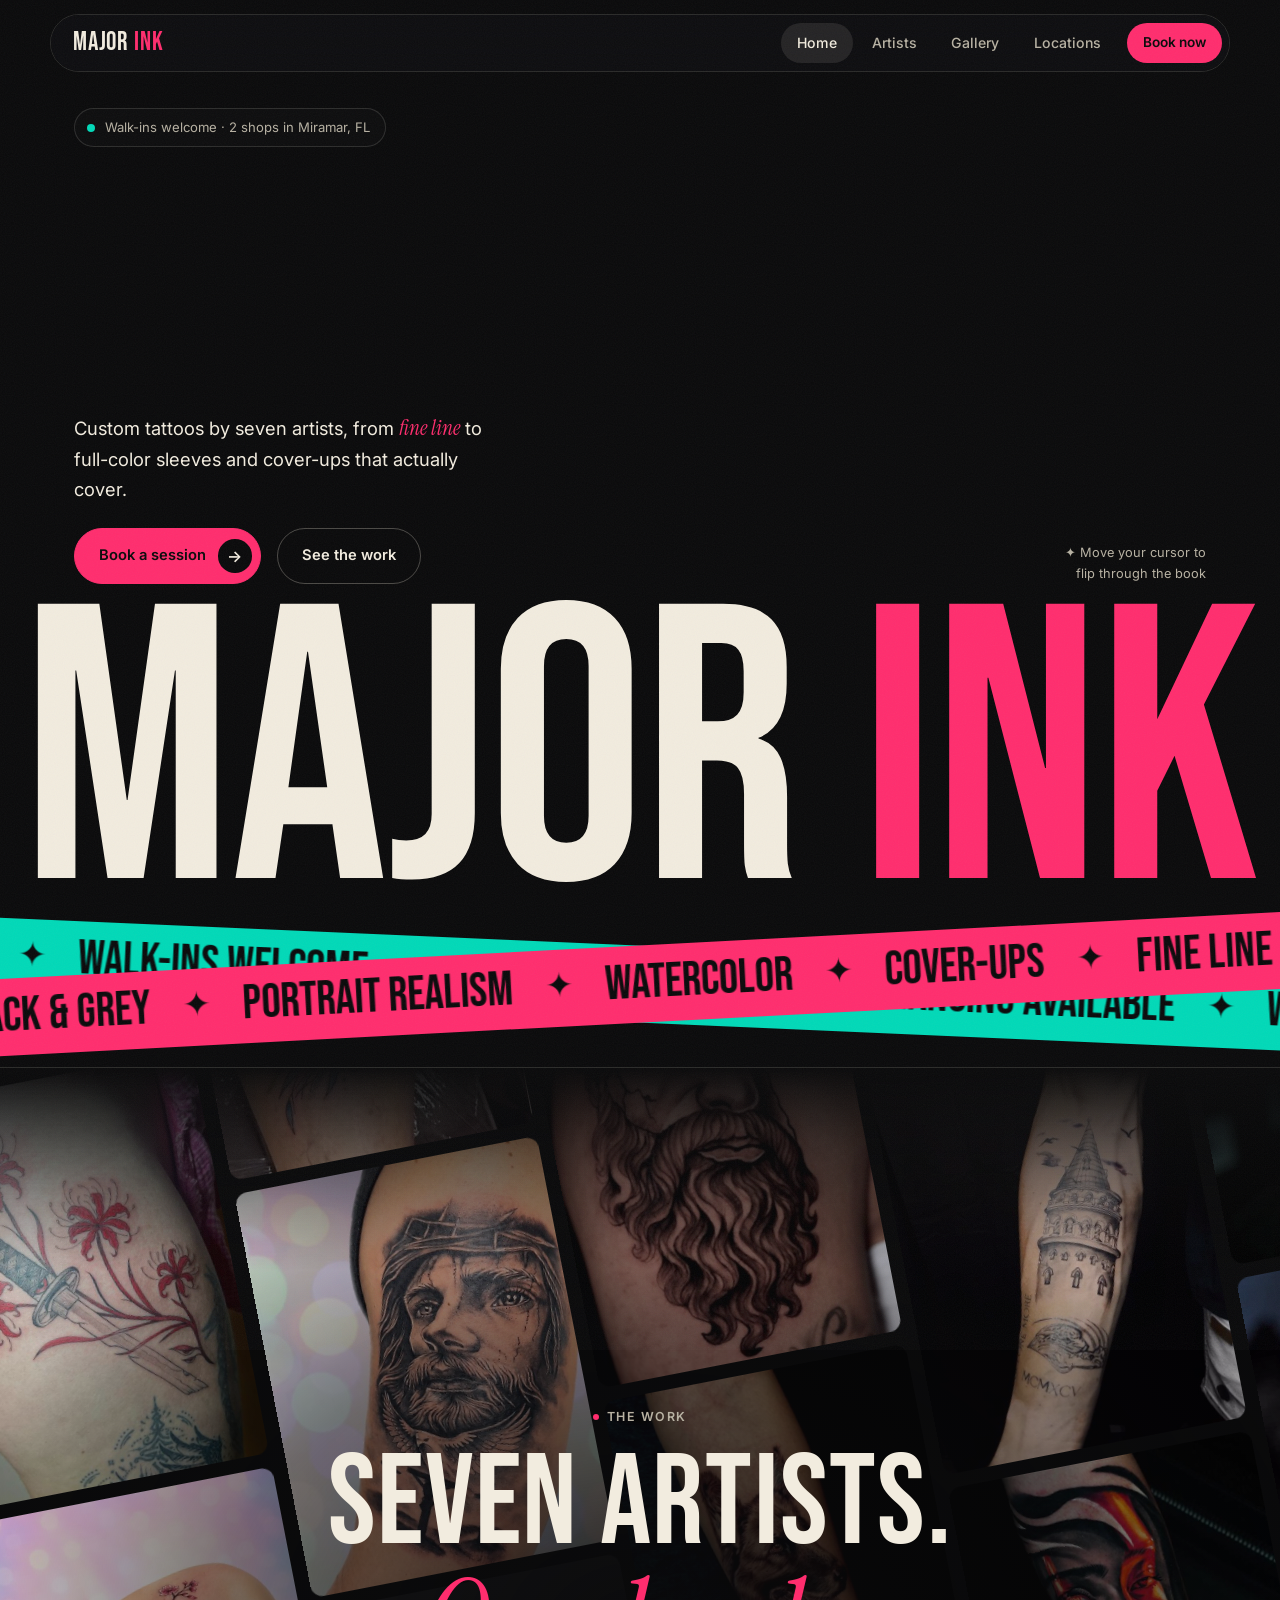
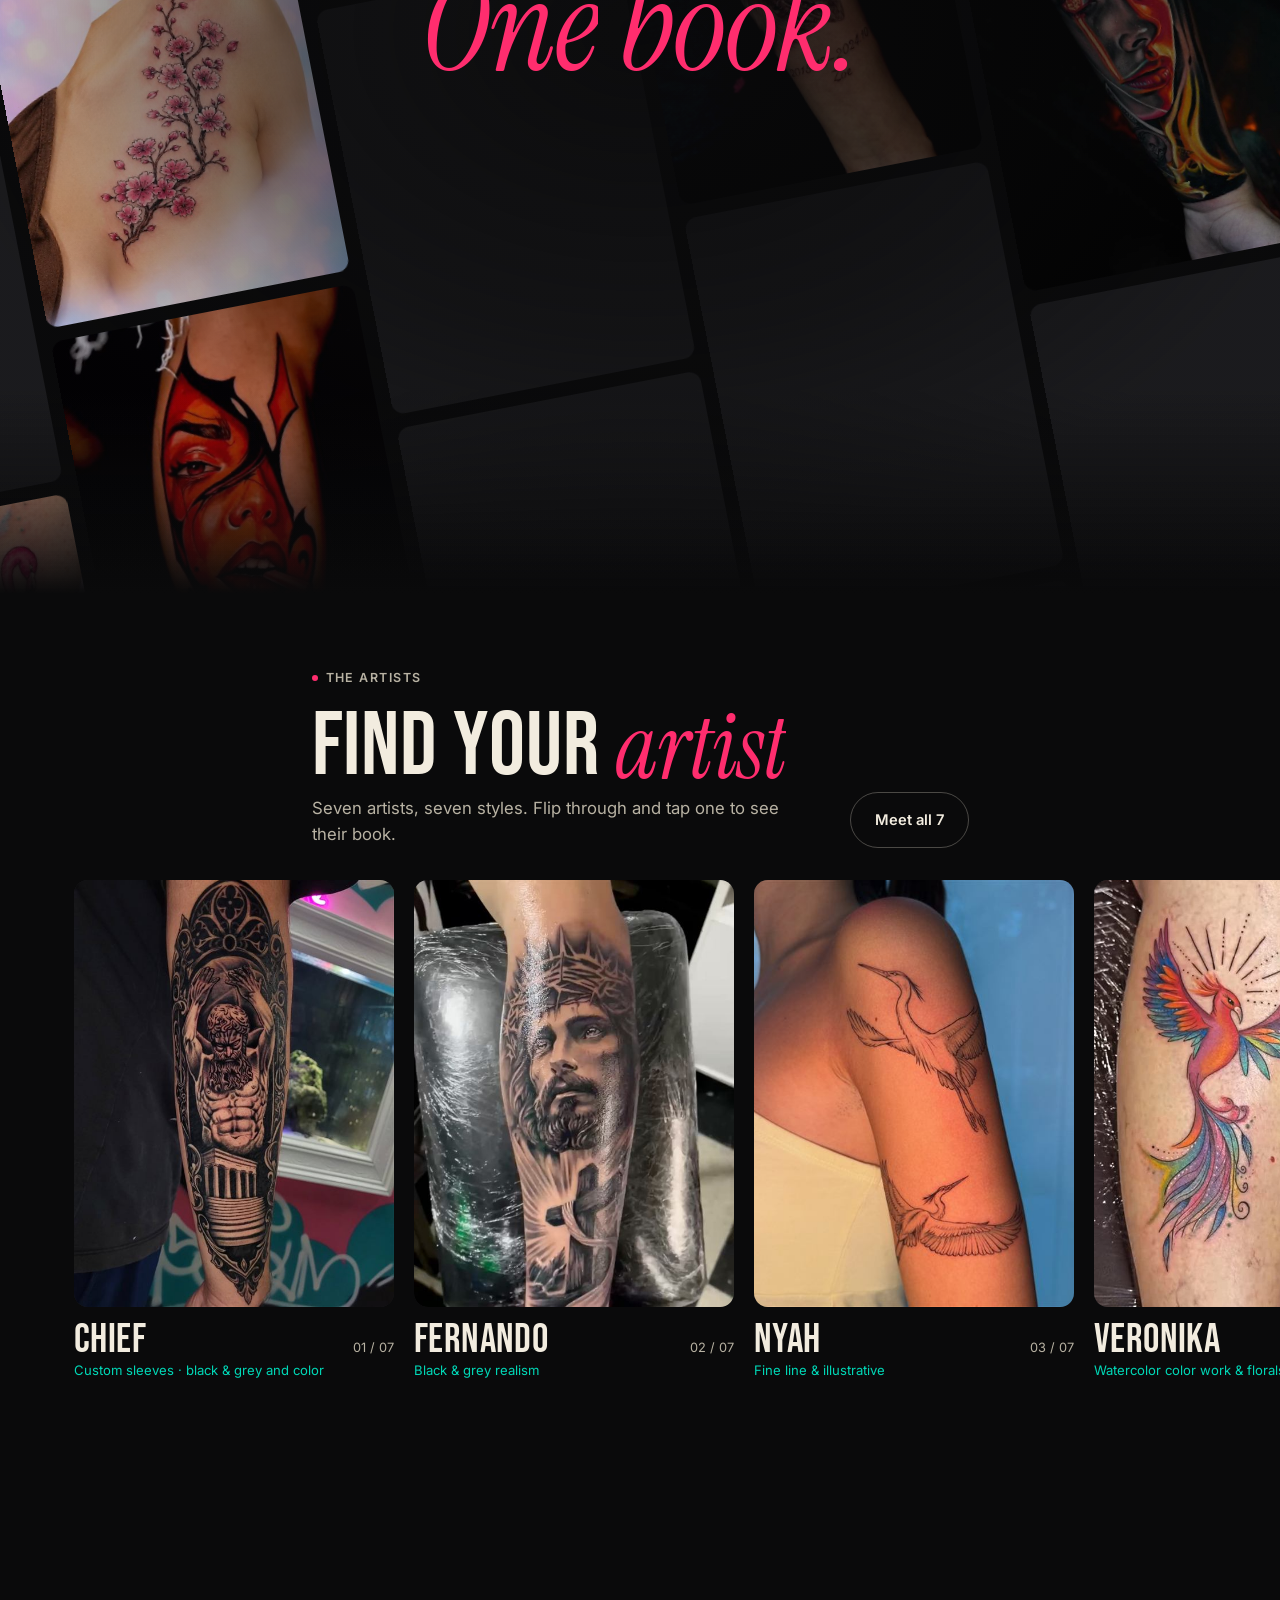
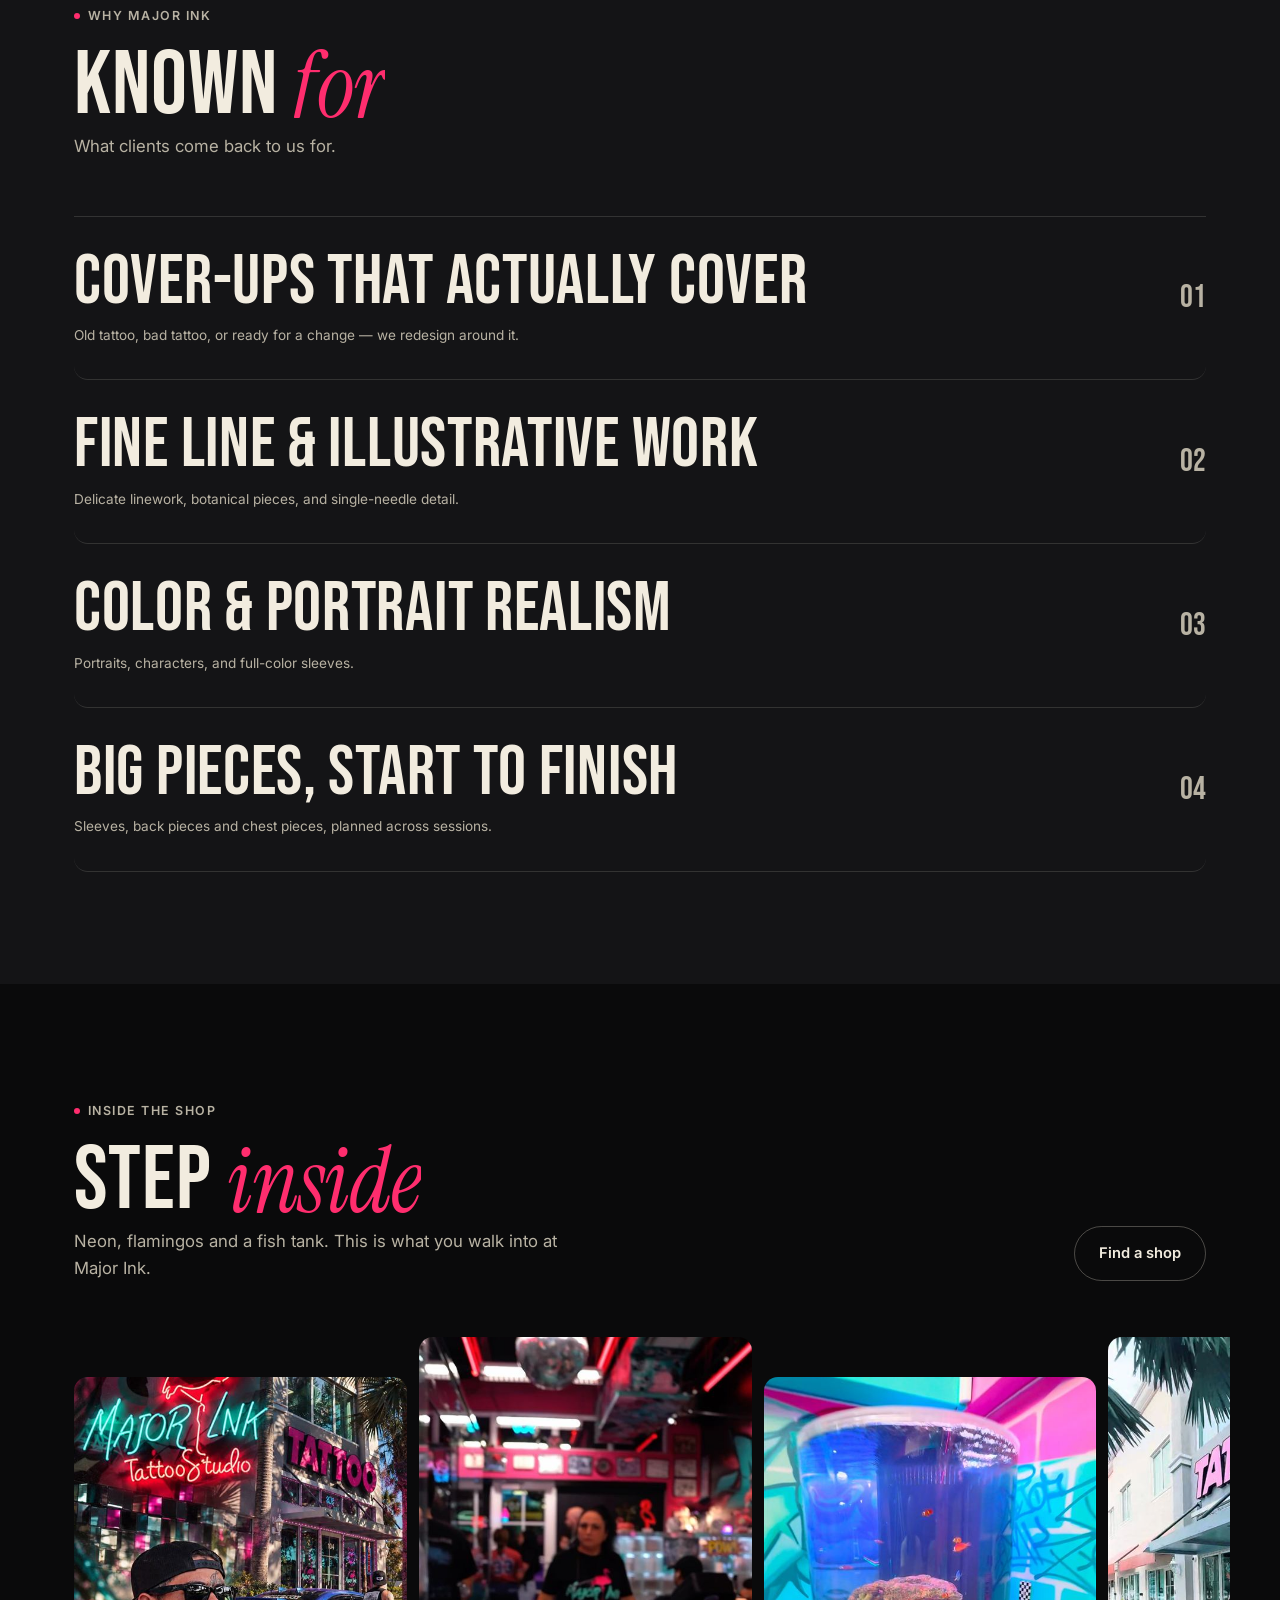
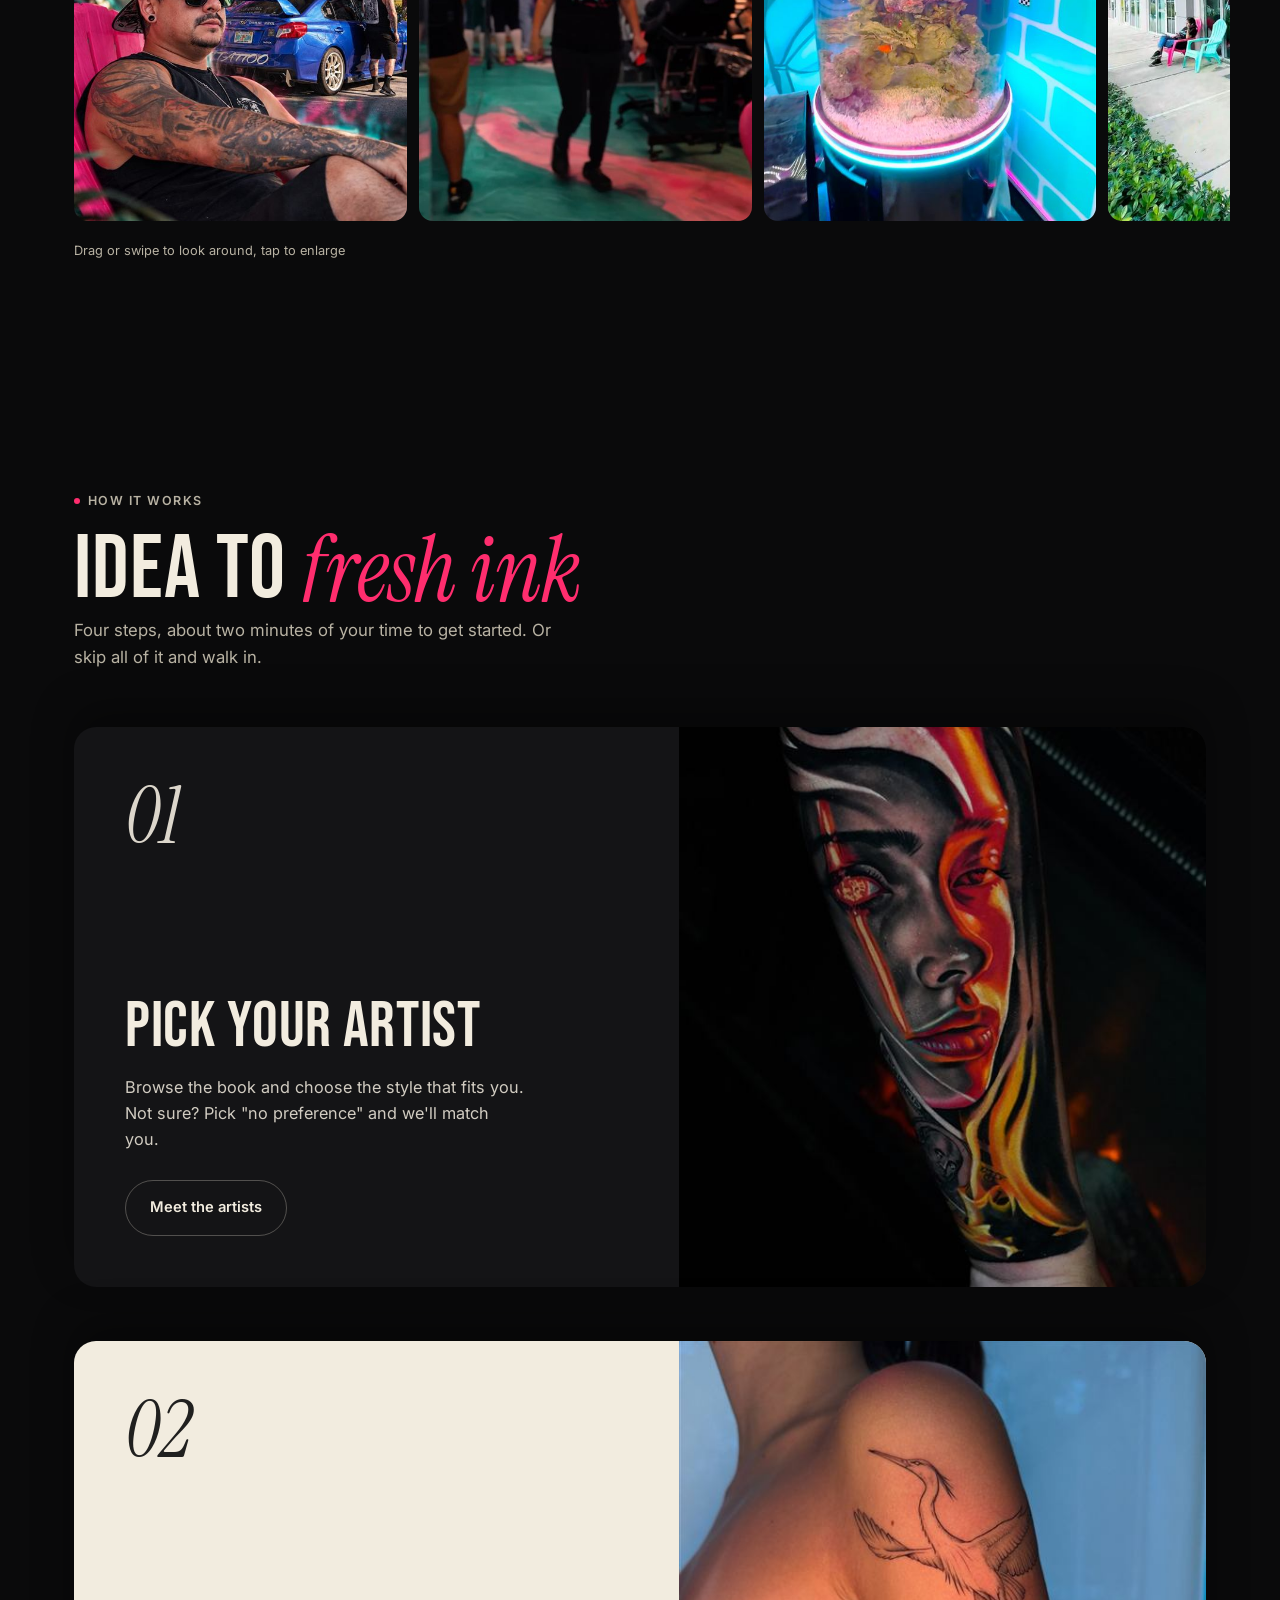
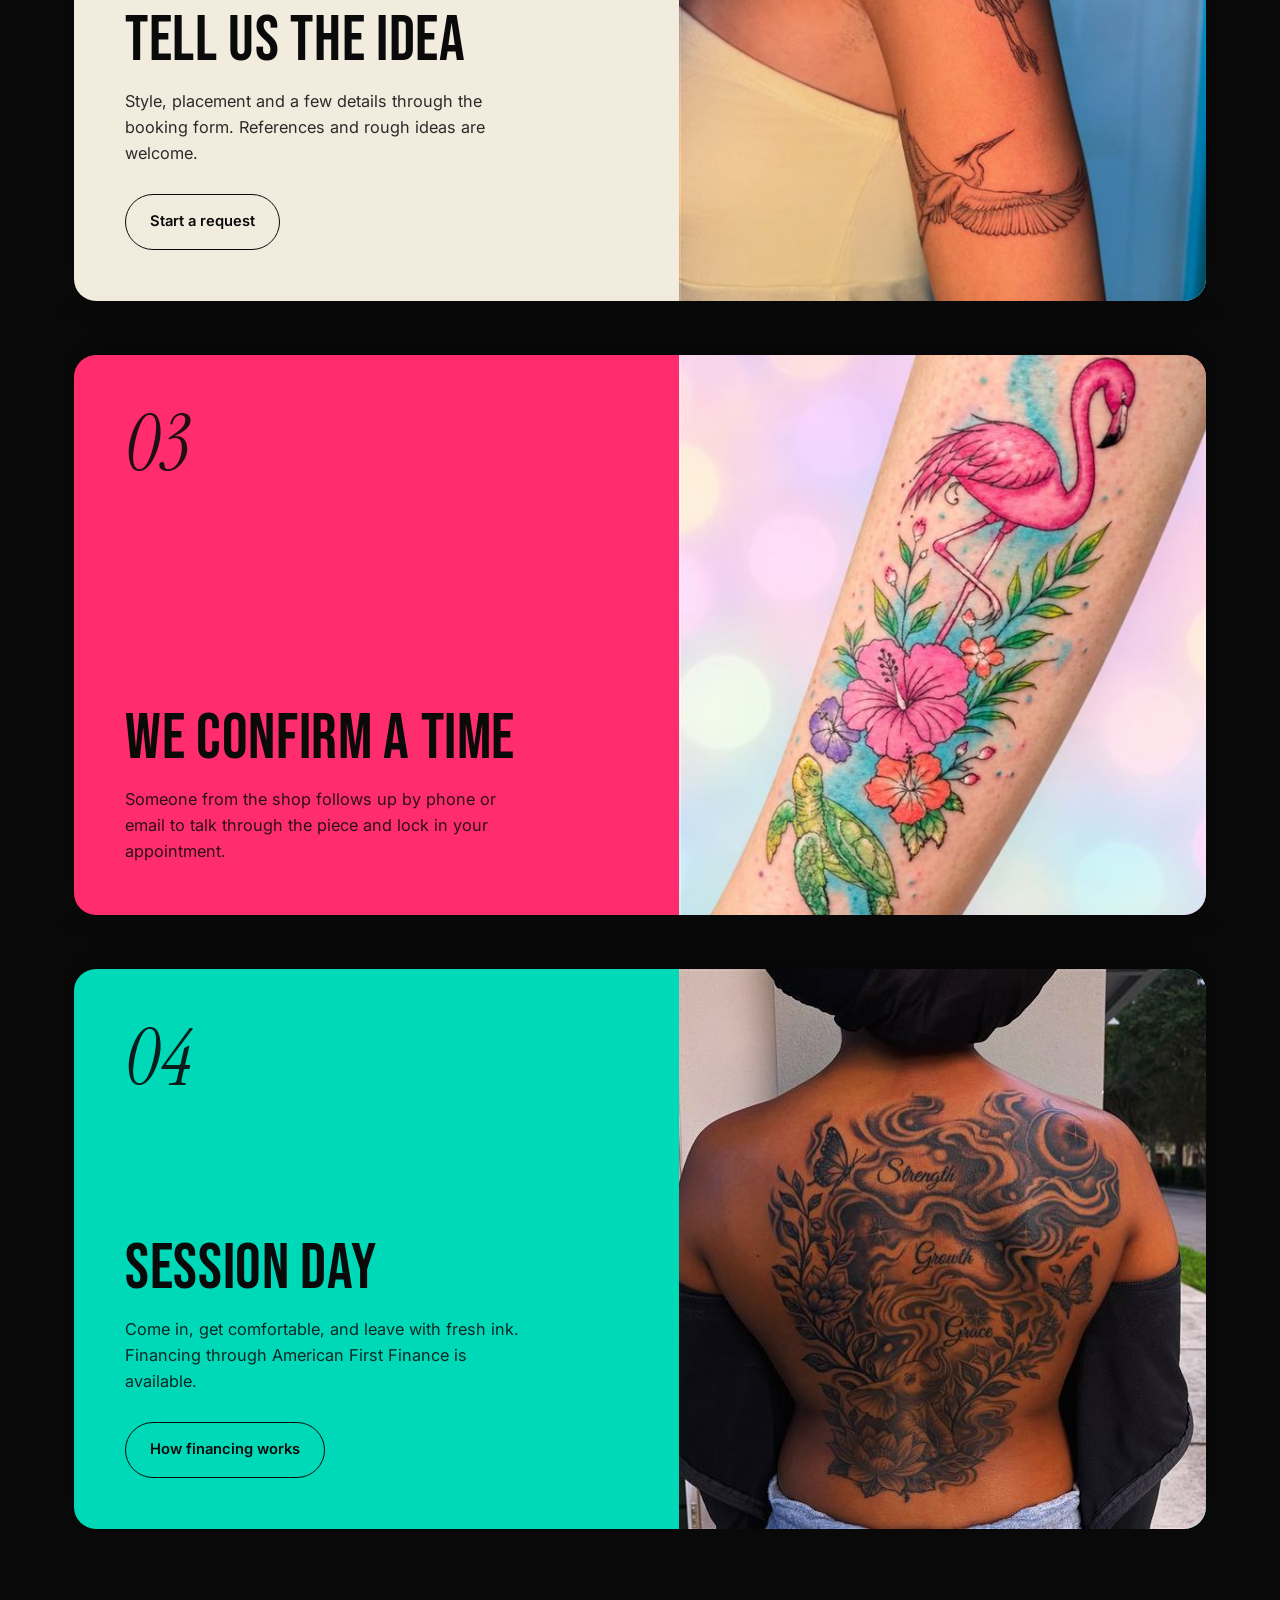
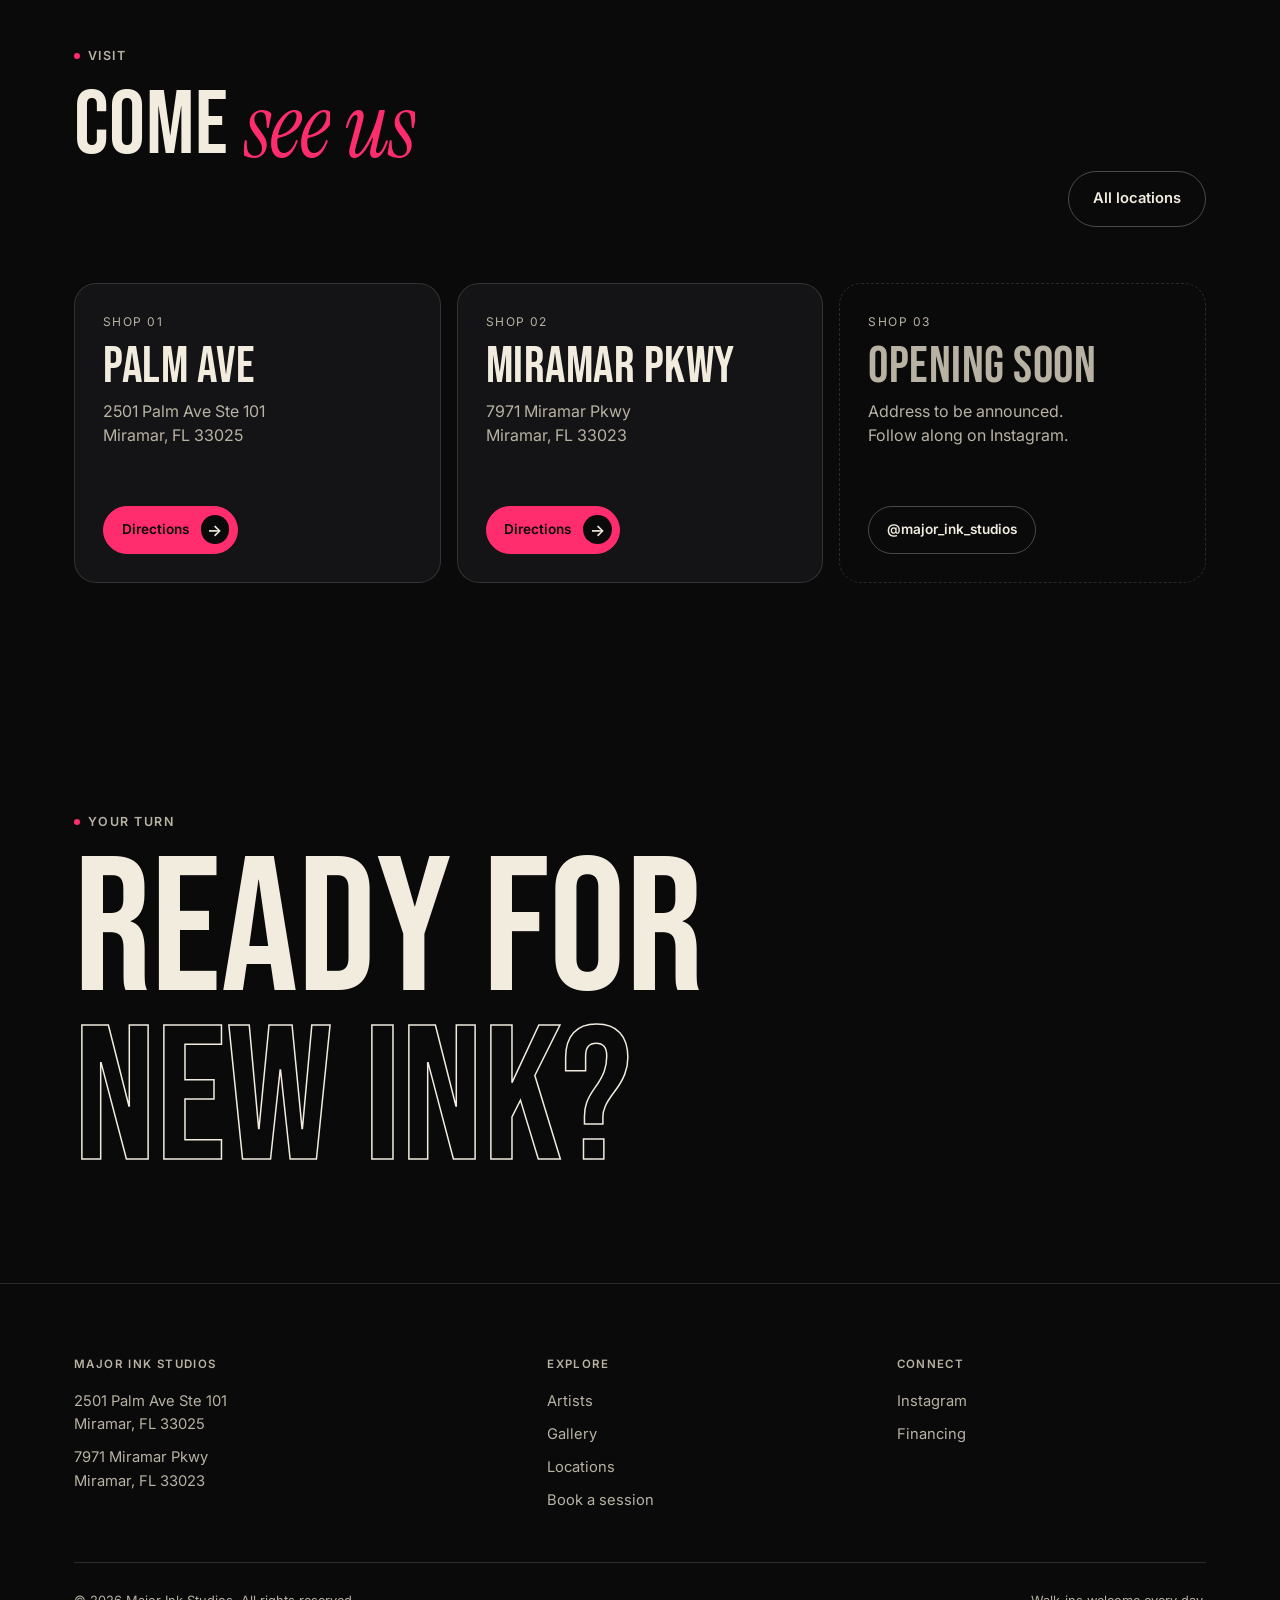
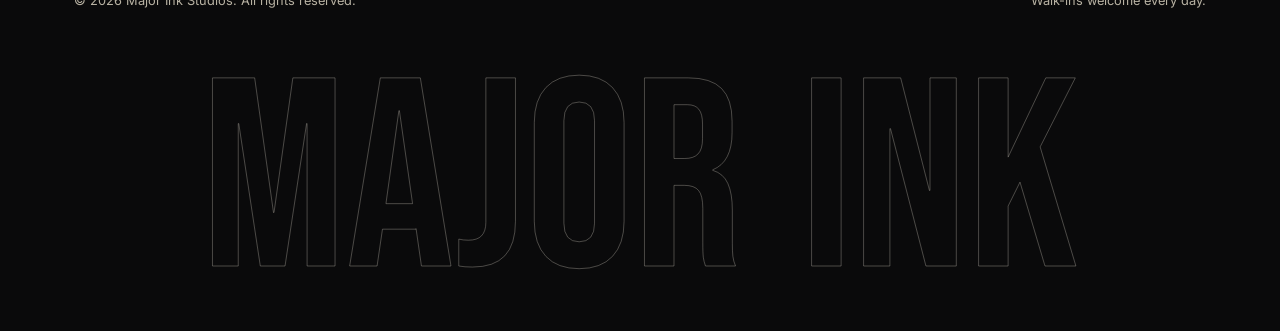
==== commit 181230c4: "Add Inside the shop photos to home and locations Six photos of the shop from @major_ink_studios (neo" ====
--- a/index.html
+++ b/index.html
@@ -127,6 +127,28 @@
   </div>
 </section>
 
+<section class="inside">
+  <div class="wrap">
+    <div class="section-head">
+      <div>
+        <span class="eyebrow" data-reveal>Inside the shop</span>
+        <h2 data-split>Step <em class="serif">inside</em></h2>
+        <p data-reveal>Neon, flamingos and a fish tank. This is what you walk into at Major Ink.</p>
+      </div>
+      <a href="locations.html" class="btn btn-outline">Find a shop</a>
+    </div>
+    <div class="artist-reel shop-reel" data-lightbox data-drag-scroll>
+      <img src="images/thumbs/shop/1.jpg" data-full="images/shop/1.jpg" alt="The neon Major Ink sign outside the shop at night" loading="lazy" decoding="async">
+      <img src="images/thumbs/shop/2.jpg" data-full="images/shop/2.jpg" alt="Inside the shop" loading="lazy" decoding="async">
+      <img src="images/thumbs/shop/3.jpg" data-full="images/shop/3.jpg" alt="The neon-lit aquarium inside the shop" loading="lazy" decoding="async">
+      <img src="images/thumbs/shop/4.jpg" data-full="images/shop/4.jpg" alt="The front of the shop with the pink TATTOO sign" loading="lazy" decoding="async">
+      <img src="images/thumbs/shop/5.jpg" data-full="images/shop/5.jpg" alt="The neon jellyfish sign" loading="lazy" decoding="async">
+      <img src="images/thumbs/shop/6.jpg" data-full="images/shop/6.jpg" alt="The Major Ink flamingo logo on the shop wall" loading="lazy" decoding="async">
+    </div>
+    <p class="reel-hint">Drag or swipe to look around, tap to enlarge</p>
+  </div>
+</section>
+
 <section class="steps">
   <div class="wrap">
     <div class="section-head">
--- a/styles.css
+++ b/styles.css
@@ -1343,3 +1343,7 @@
   .hero-home .hero-actions .btn-primary { padding-right: 0.45rem; }
   .hero-home .hero-actions .btn-arrow { width: 1.9rem; height: 1.9rem; }
 }
+/* Inside the shop: same swipe/drag row as the artist reels, a little larger */
+.shop-reel img { width: clamp(240px, 26vw, 360px); }
+.shop-reel img:nth-child(odd) { margin-top: 2.5rem; }
+@media (max-width: 860px) { .shop-reel img { width: 66vw; } .shop-reel img:nth-child(odd) { margin-top: 1.25rem; } }
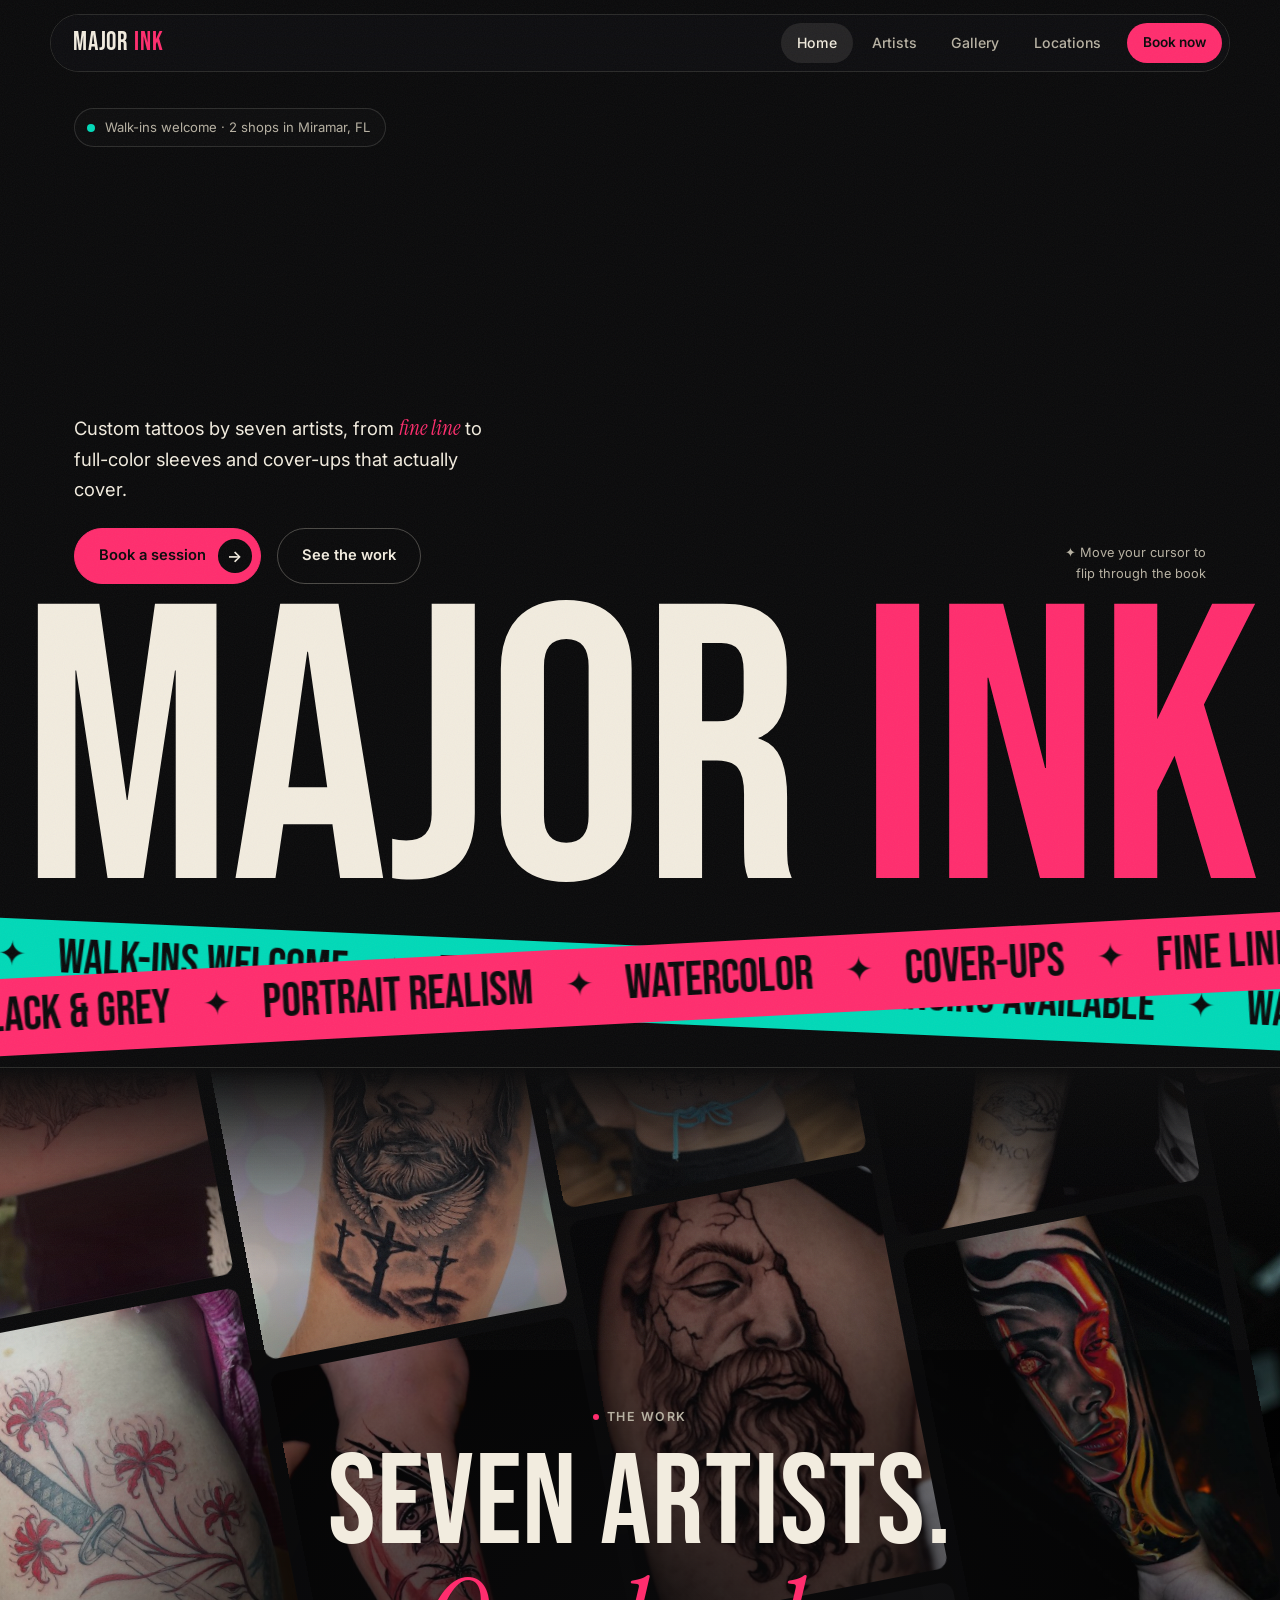
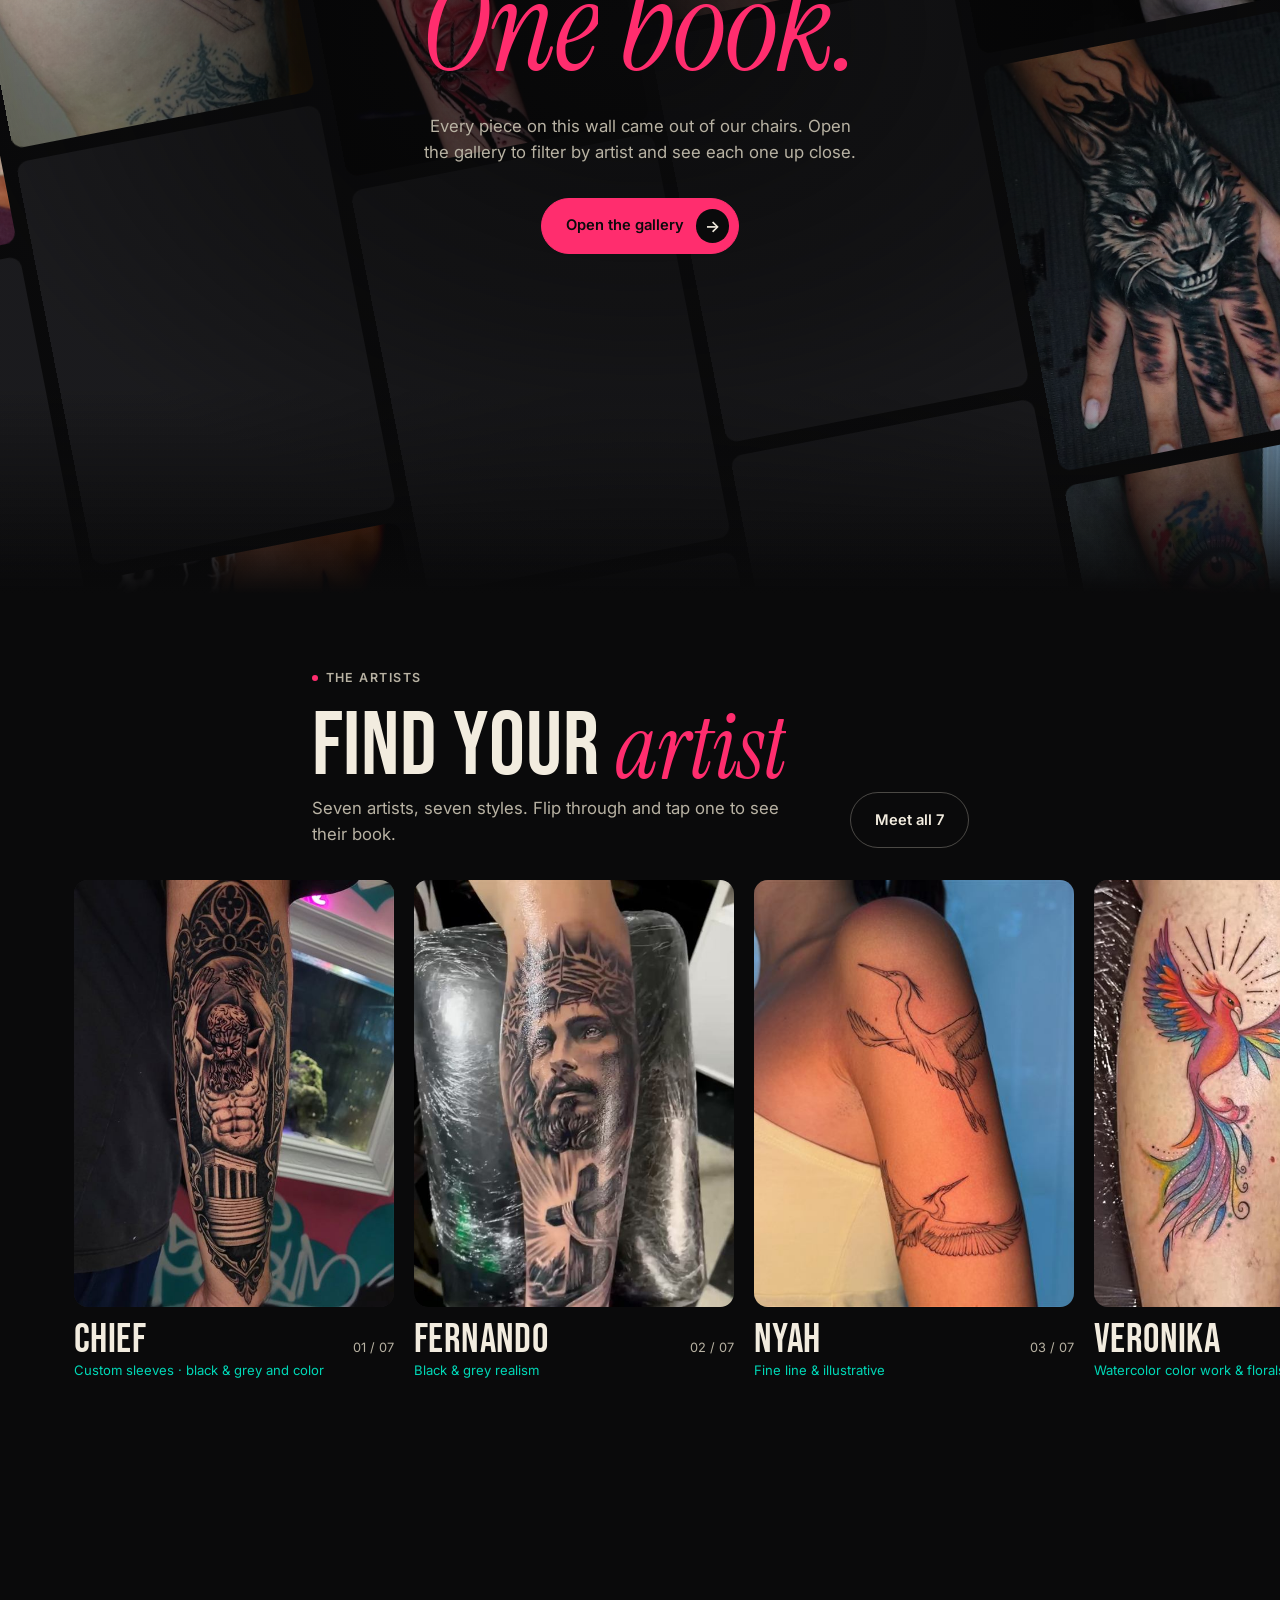
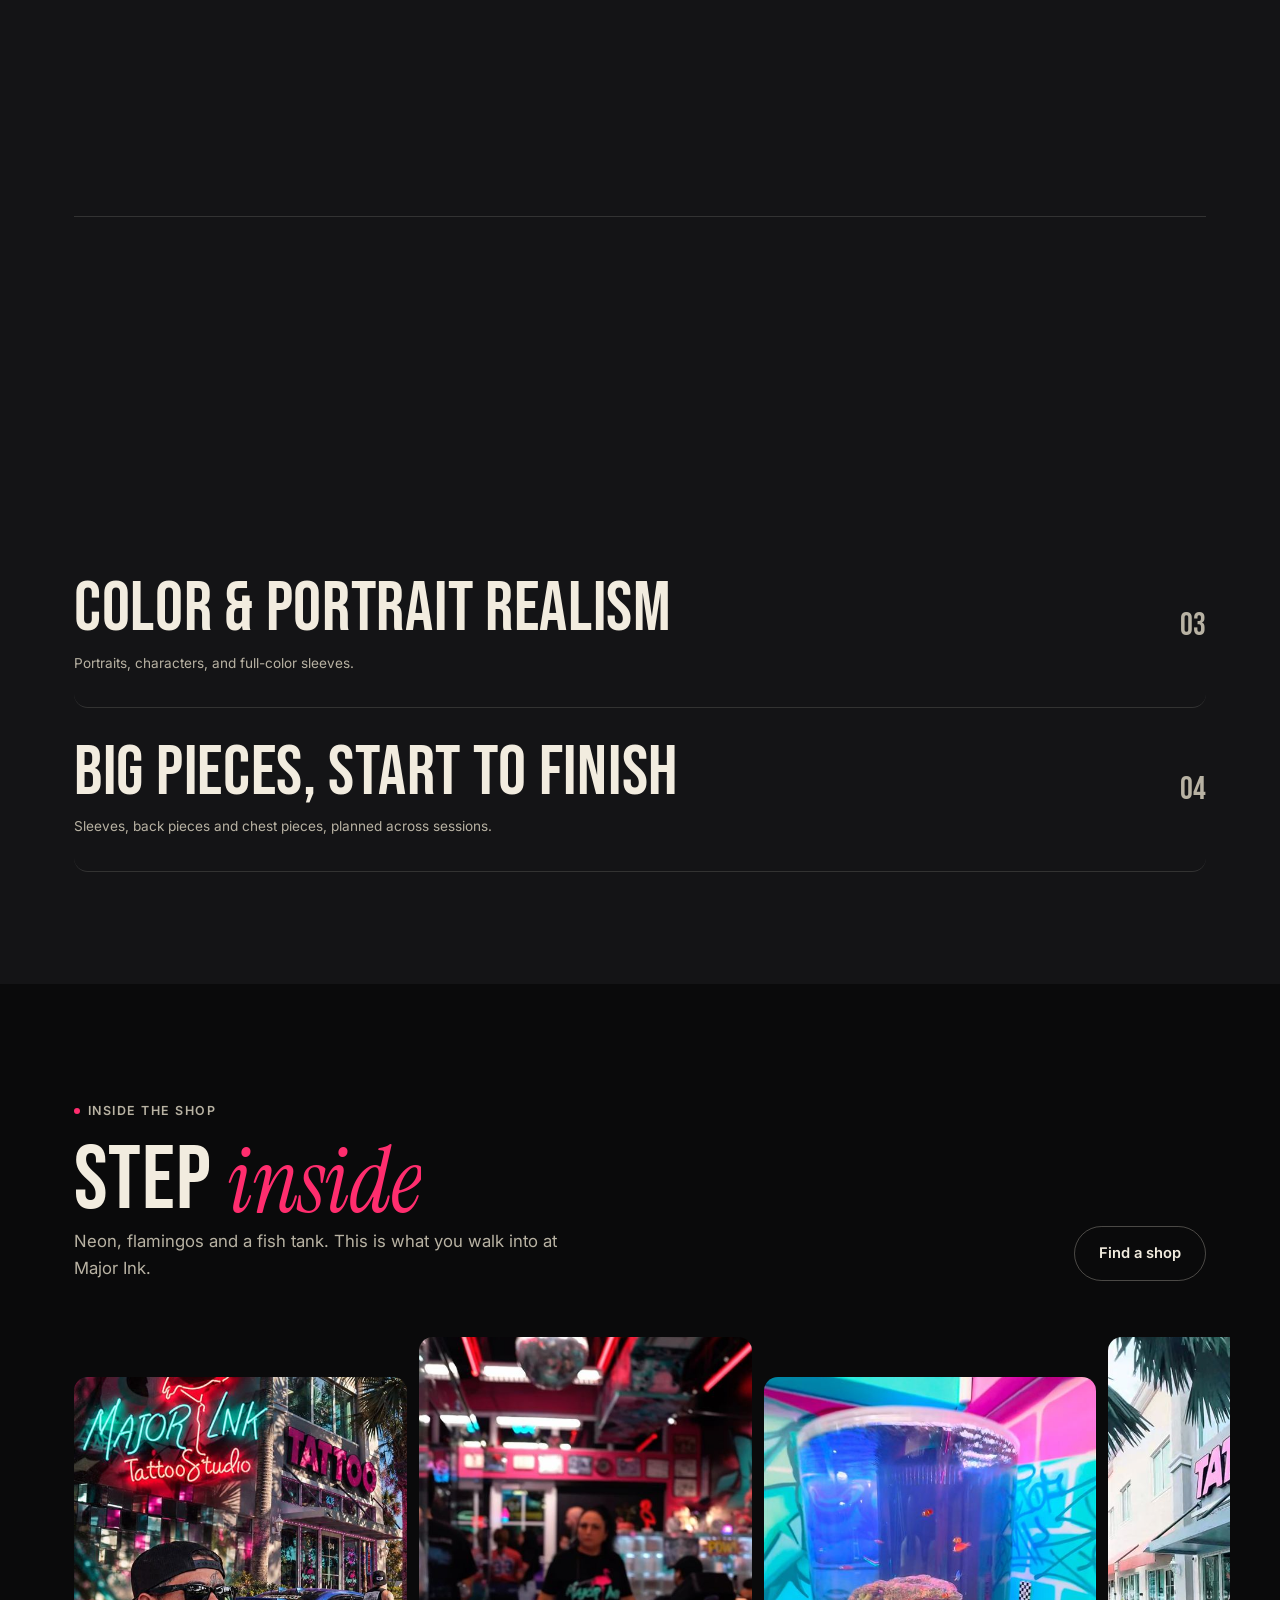
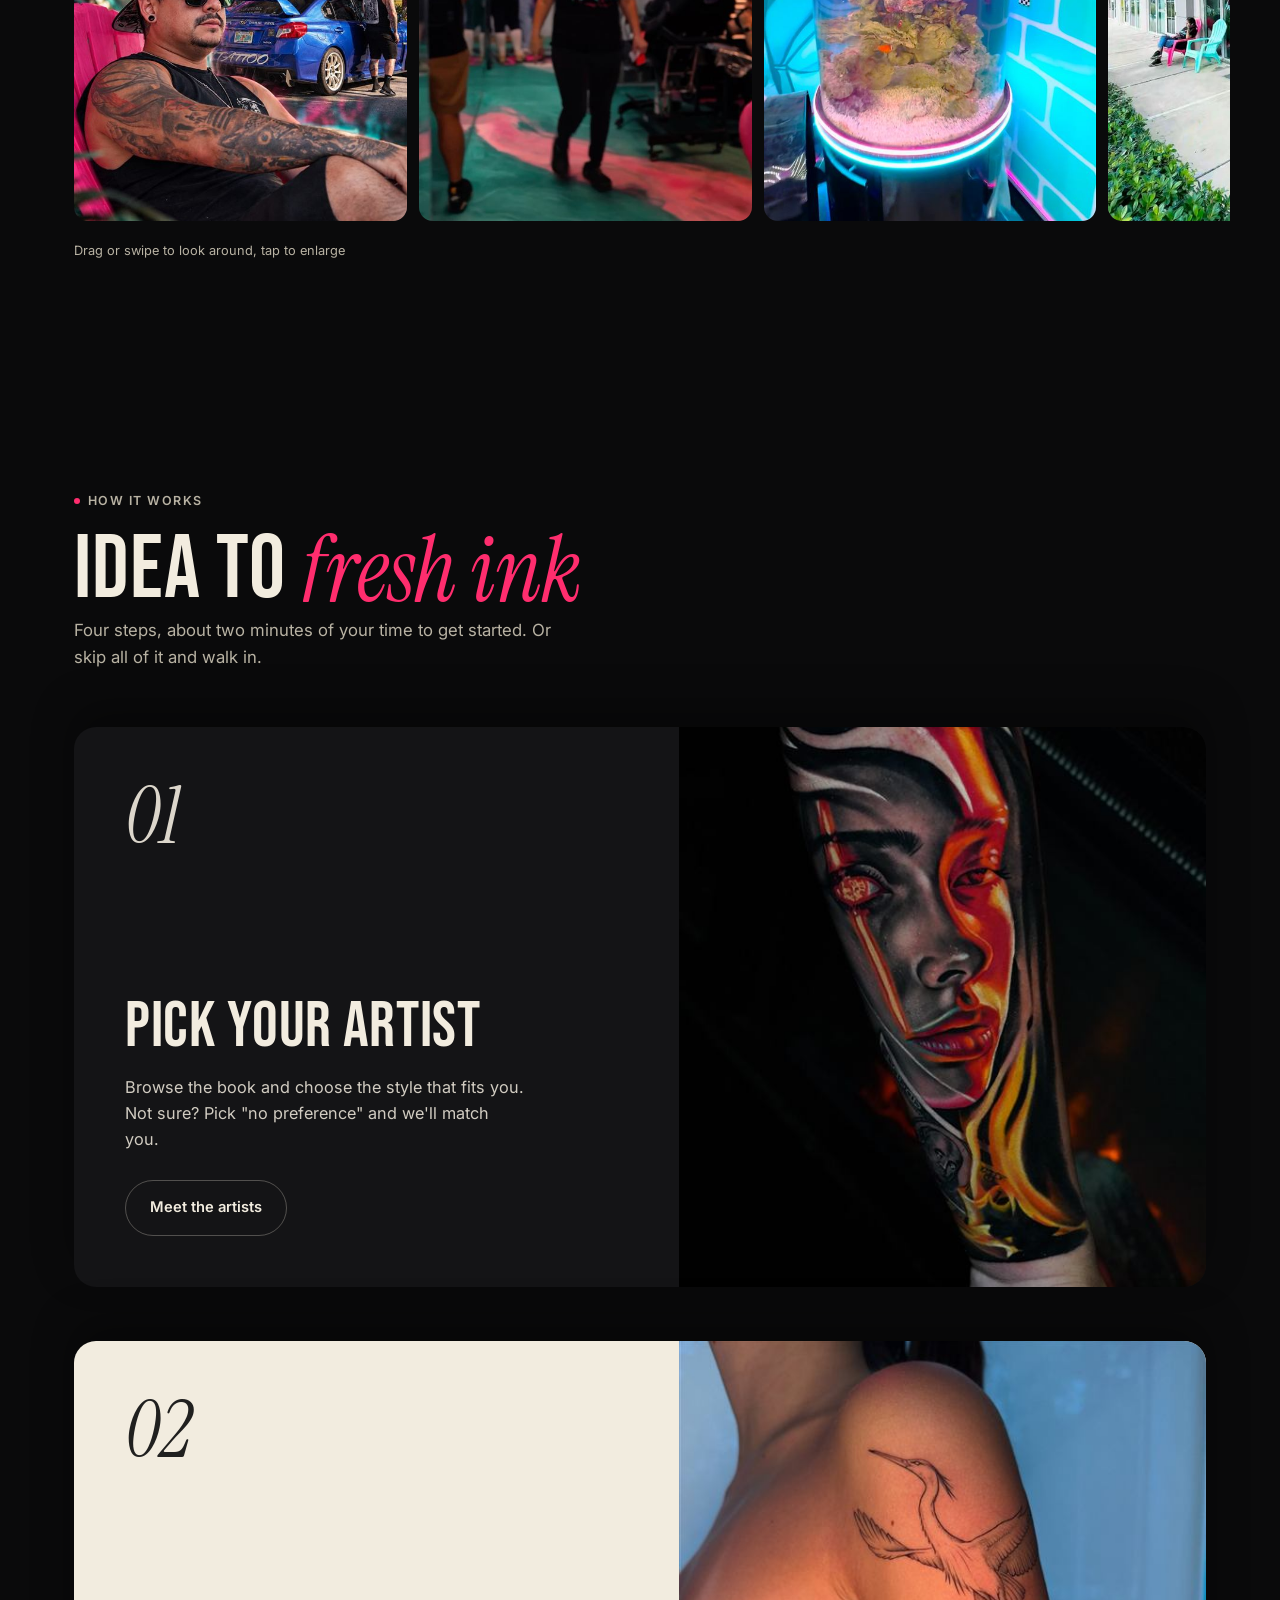
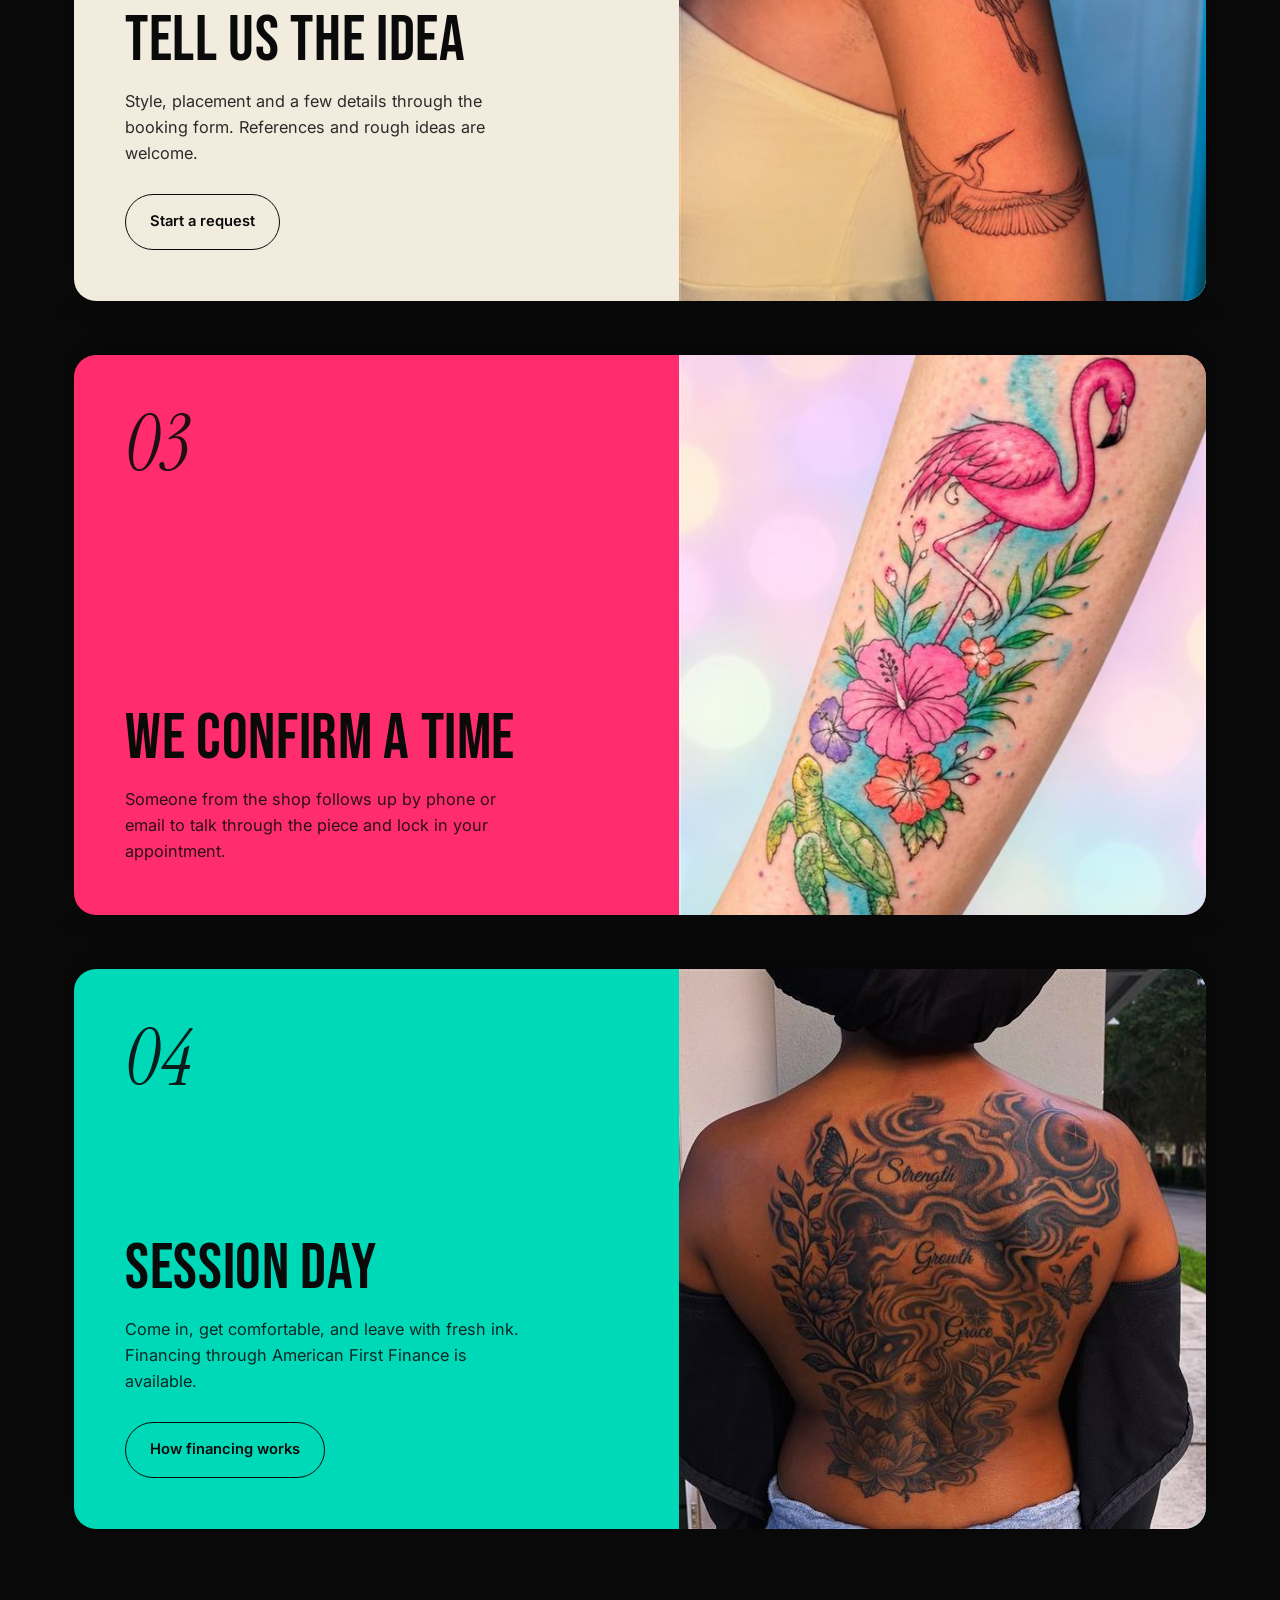
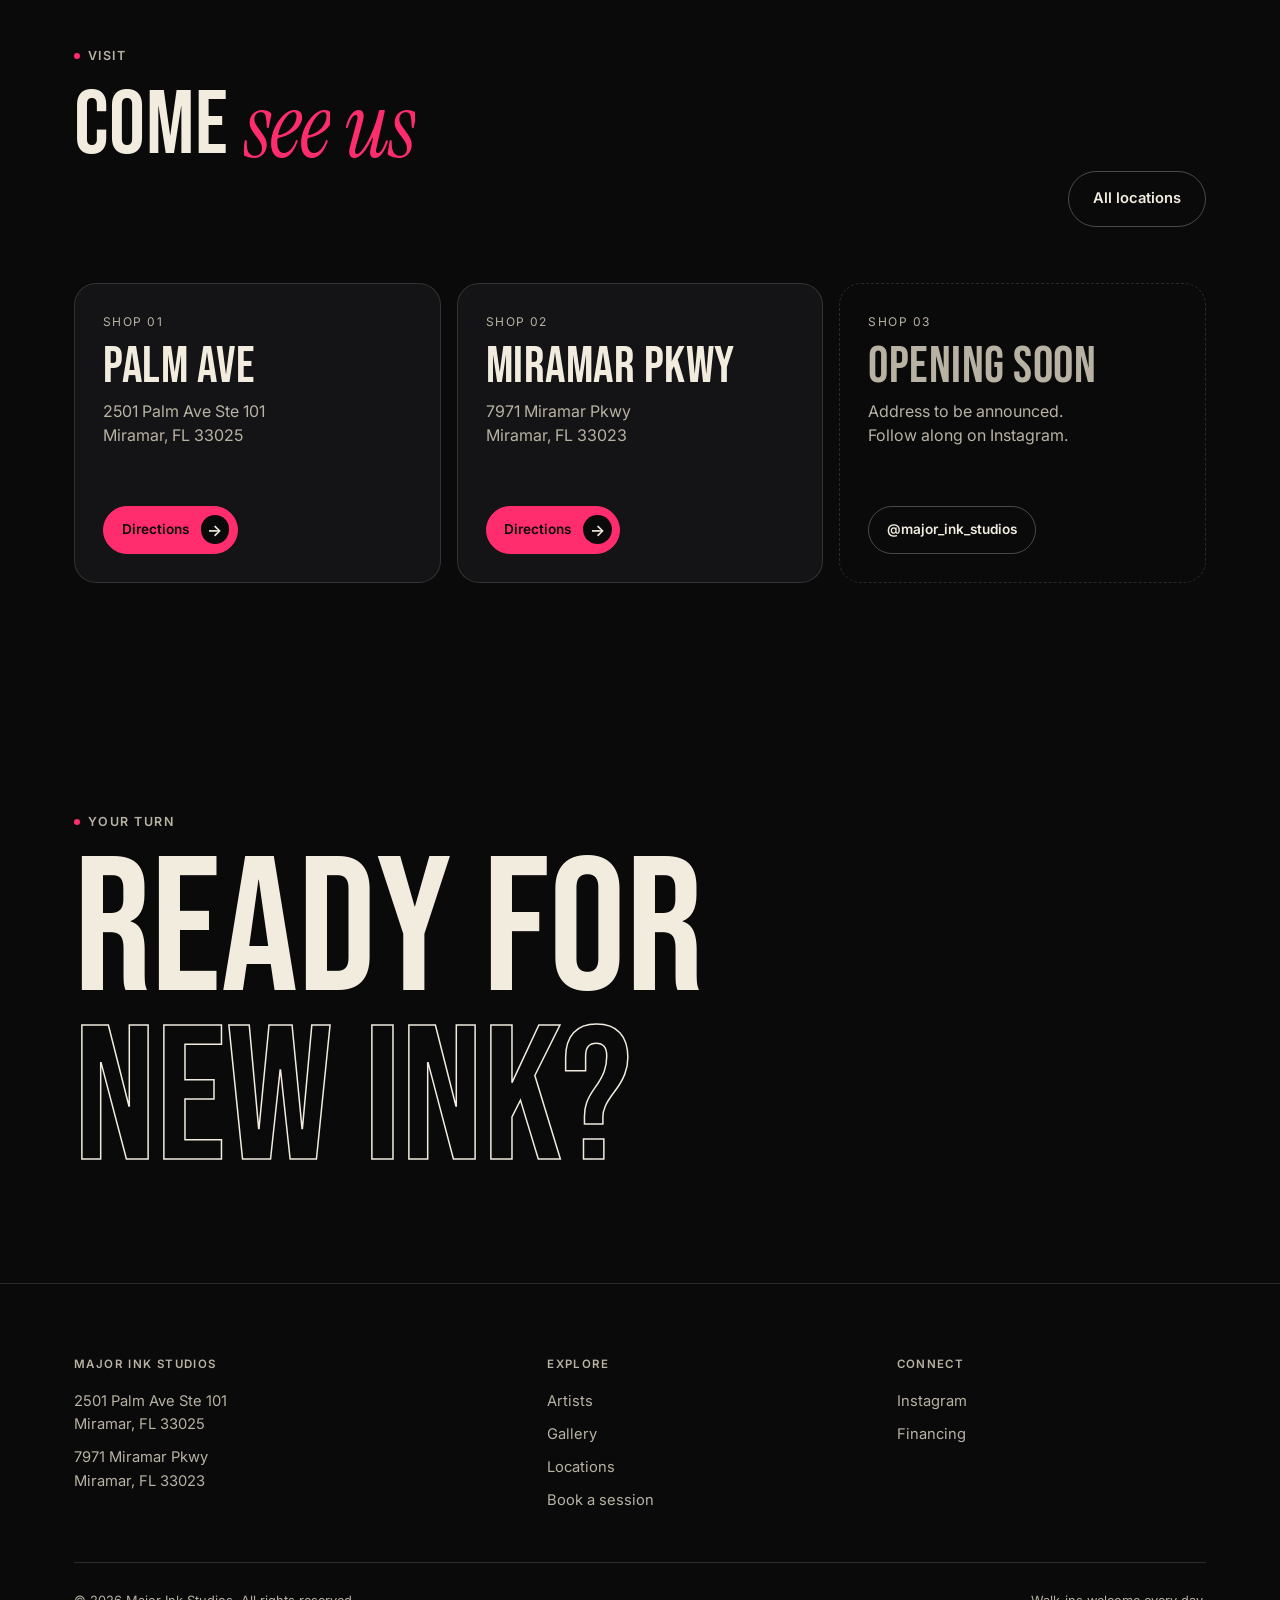
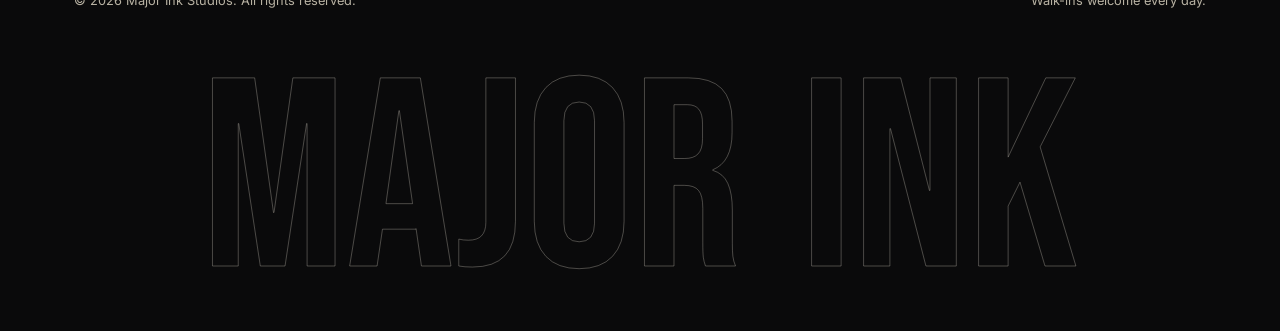
==== commit f2d3afd8: "Known-for rows: remove photos entirely Rows are text only now; hovering just highlights the row.  Co" ====
--- a/index.html
+++ b/index.html
@@ -95,28 +95,28 @@
       </div>
     </div>
     <div class="row-list hover-list" data-hover-list>
-      <div class="row-item" data-reveal data-hover-img="images/thumbs/chief/5.jpg">
+      <div class="row-item" data-reveal>
         <div>
           <h3>Cover-ups that actually cover</h3>
           <span class="tag">Old tattoo, bad tattoo, or ready for a change — we redesign around it.</span>
         </div>
         <span class="tag">01</span>
       </div>
-      <div class="row-item" data-reveal data-hover-img="images/thumbs/nyah/1.jpg">
+      <div class="row-item" data-reveal>
         <div>
           <h3>Fine line &amp; illustrative work</h3>
           <span class="tag">Delicate linework, botanical pieces, and single-needle detail.</span>
         </div>
         <span class="tag">02</span>
       </div>
-      <div class="row-item" data-reveal data-hover-img="images/thumbs/mani/1.jpg">
+      <div class="row-item" data-reveal>
         <div>
           <h3>Color &amp; portrait realism</h3>
           <span class="tag">Portraits, characters, and full-color sleeves.</span>
         </div>
         <span class="tag">03</span>
       </div>
-      <div class="row-item" data-reveal data-hover-img="images/thumbs/fernando/3.jpg">
+      <div class="row-item" data-reveal>
         <div>
           <h3>Big pieces, start to finish</h3>
           <span class="tag">Sleeves, back pieces and chest pieces, planned across sessions.</span>
--- a/styles.css
+++ b/styles.css
@@ -1347,3 +1347,27 @@
 .shop-reel img { width: clamp(240px, 26vw, 360px); }
 .shop-reel img:nth-child(odd) { margin-top: 2.5rem; }
 @media (max-width: 860px) { .shop-reel img { width: 66vw; } .shop-reel img:nth-child(odd) { margin-top: 1.25rem; } }
+/* "Known for" rows: the photo opens inside the row instead of floating */
+.hover-list .row-item { grid-template-columns: 1fr auto; }
+.row-thumb {
+  display: block; position: relative;
+  width: 0; height: 7.5rem;
+  border-radius: 12px; overflow: hidden;
+  opacity: 0; rotate: -4deg;
+  transition: width 0.55s var(--ease), opacity 0.3s ease, rotate 0.55s var(--ease);
+}
+.row-thumb img { width: 5.6rem; height: 100%; object-fit: cover; display: block; }
+@media (hover: hover) {
+  .hover-list .row-item:hover .row-thumb { width: 5.6rem; opacity: 1; rotate: 0deg; }
+}
+@media (hover: none) {
+  .row-thumb { width: 4.25rem; height: 5.6rem; opacity: 1; rotate: 0deg; }
+  .row-thumb img { width: 4.25rem; }
+}
+/* While the page scrolls, rows passing under a still mouse don't react */
+.is-scrolling .hover-list .row-item { pointer-events: none; }
+.hover-preview { display: none; }
+@media (hover: hover) {
+  /* The photo slides in with the number so both stay clear of the pink edge */
+  .hover-list .row-item:hover > .row-thumb { transform: translateX(-1.5rem); }
+}
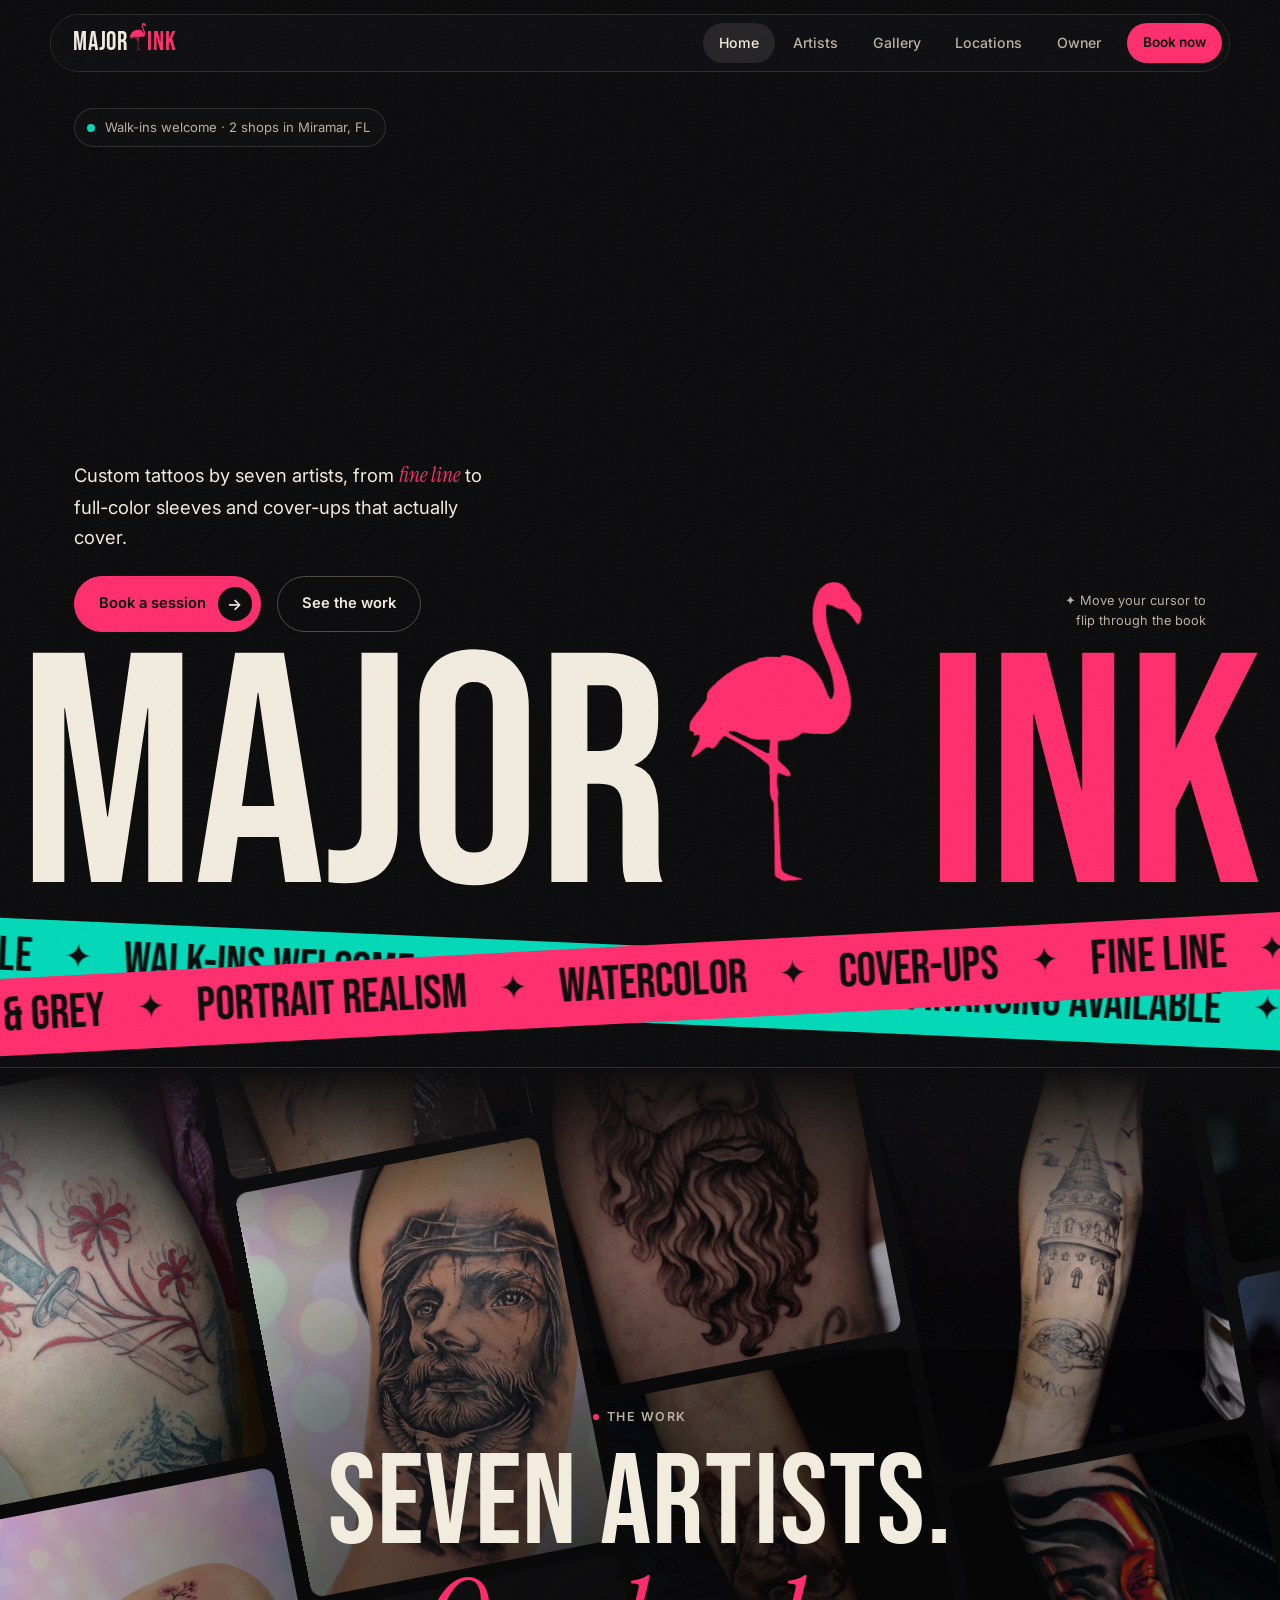
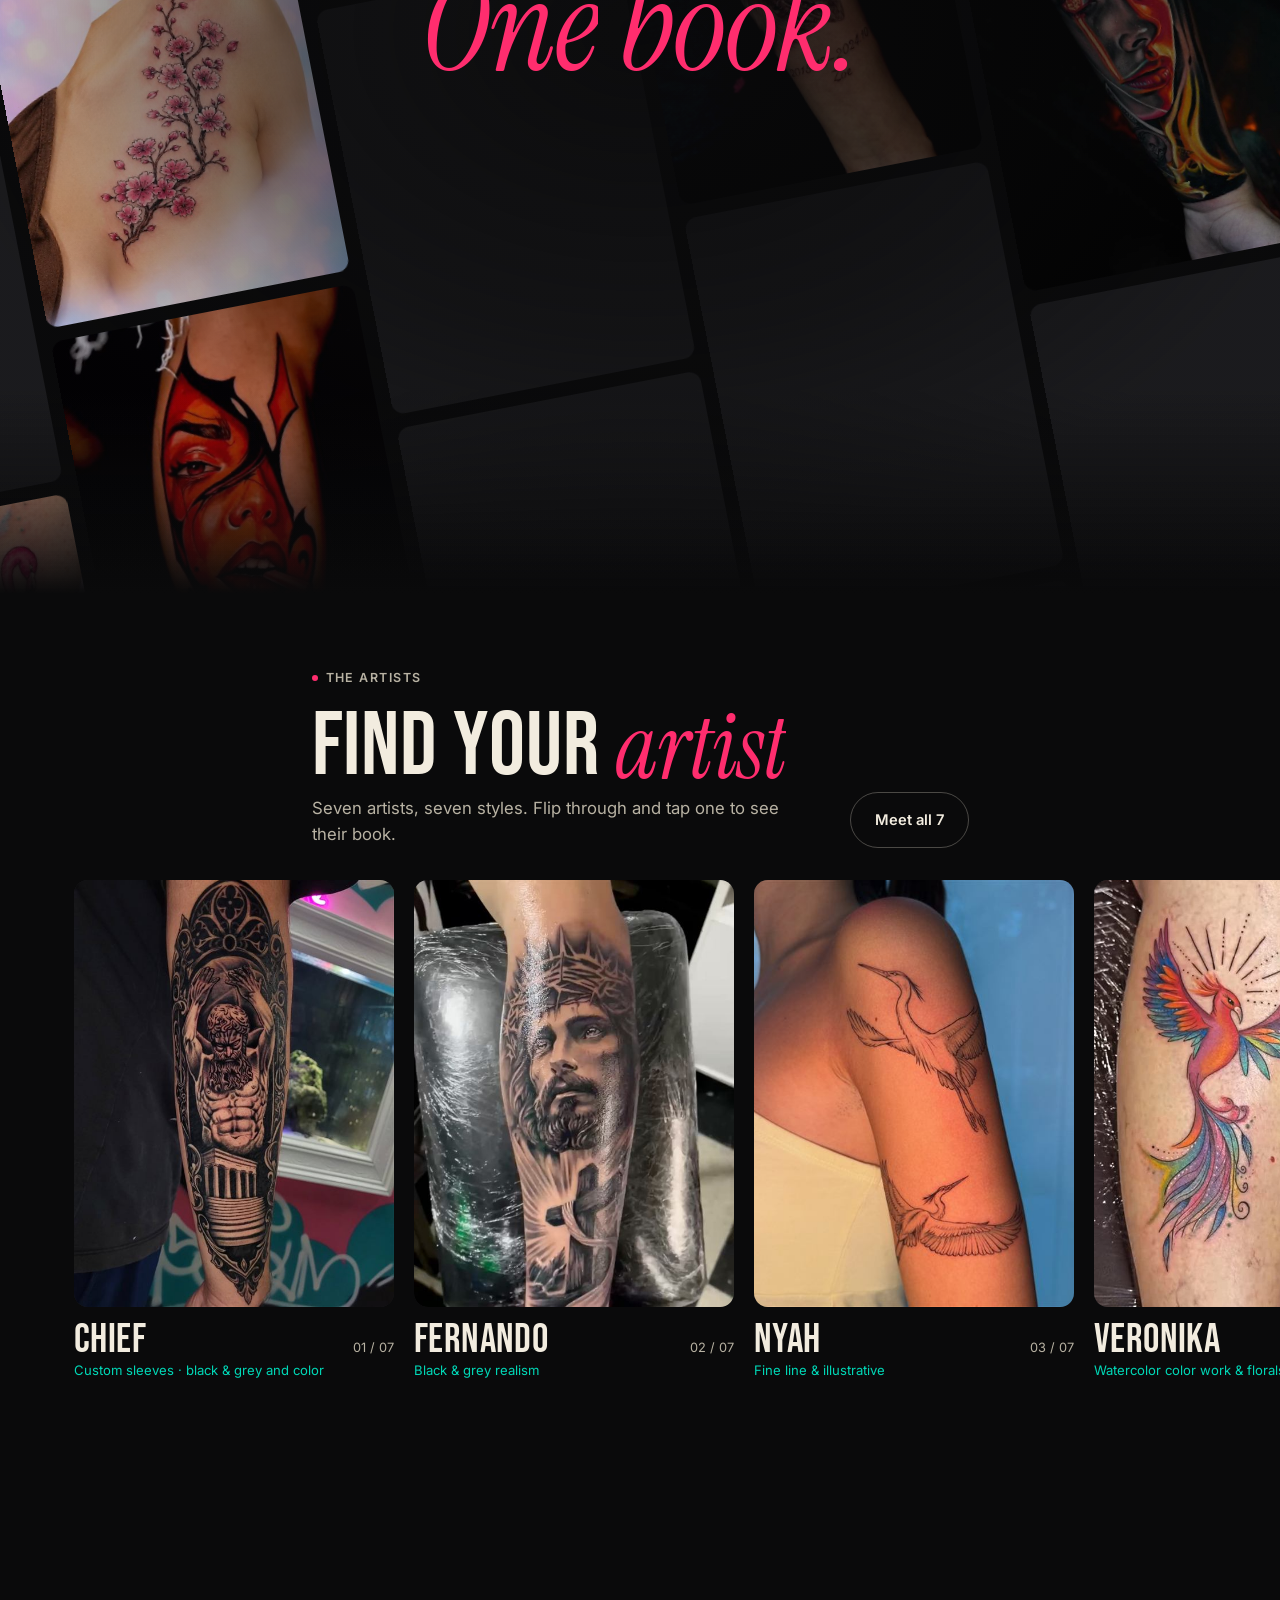
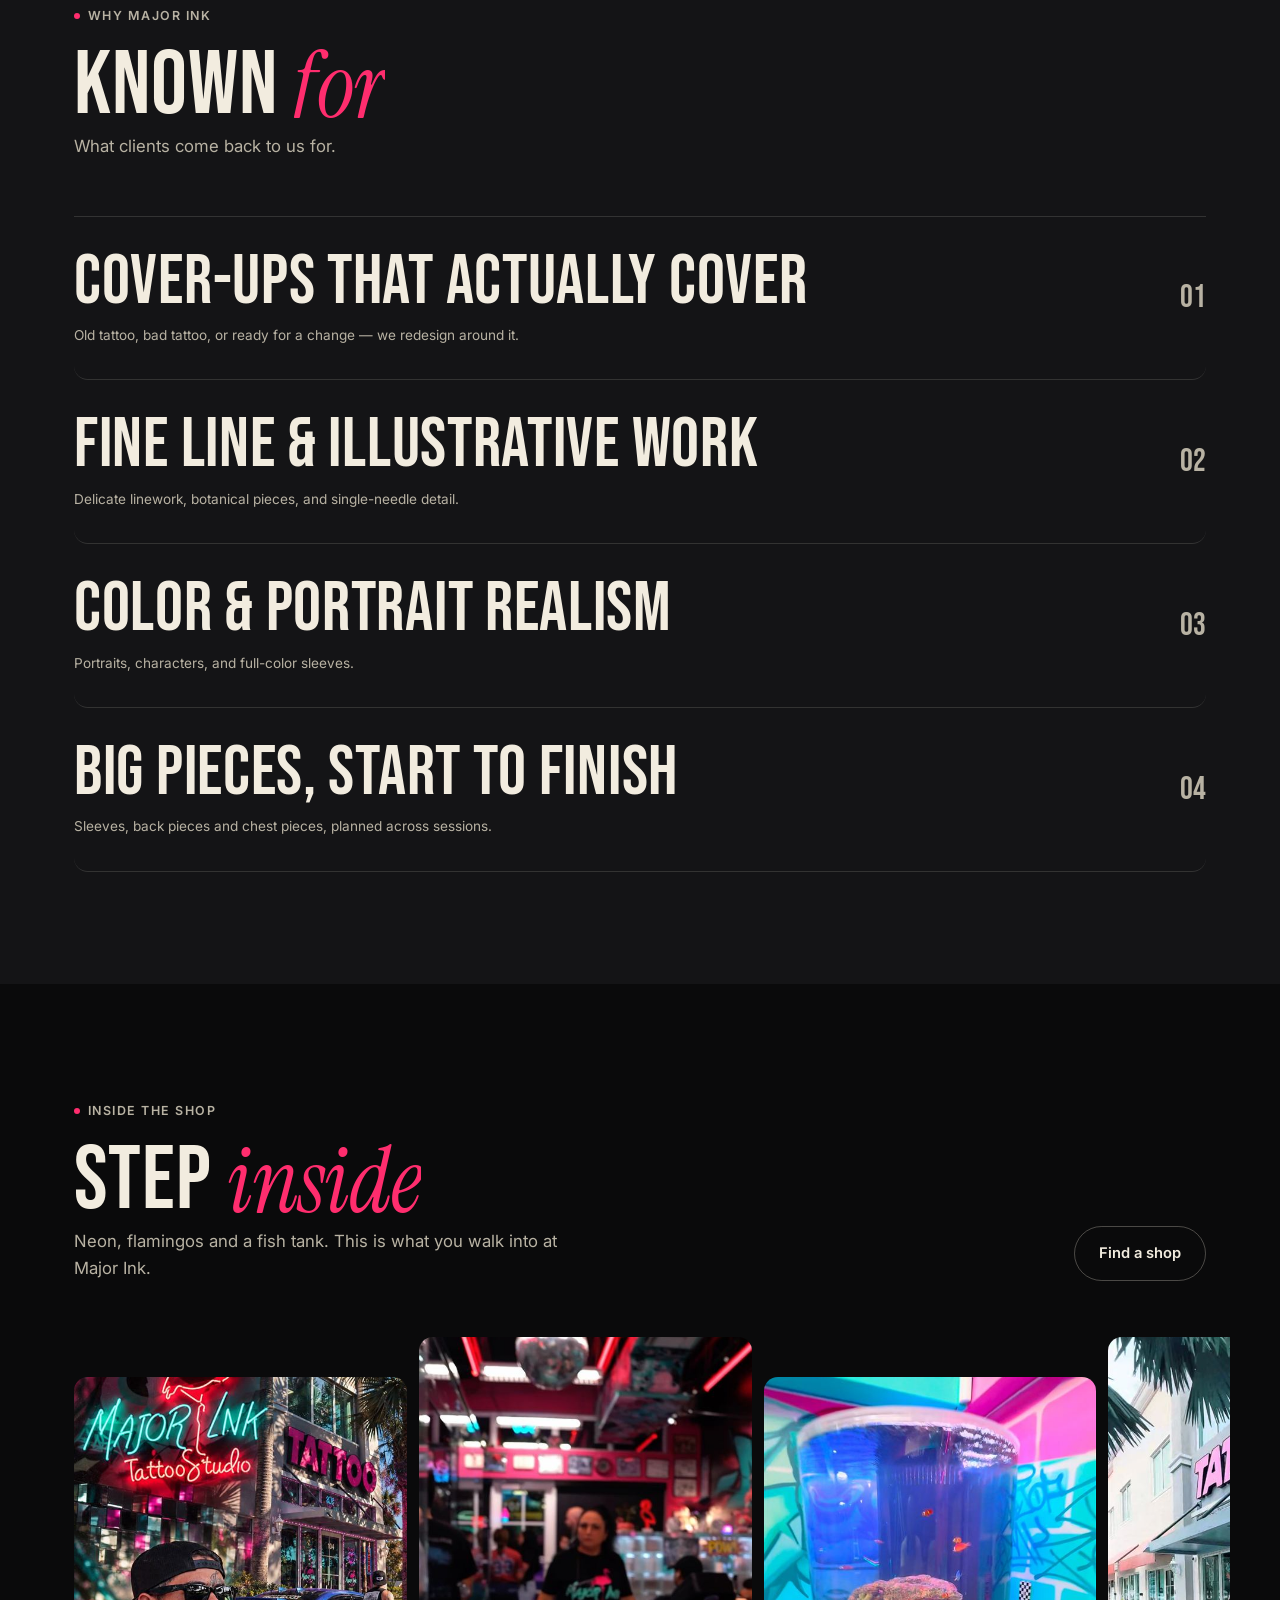
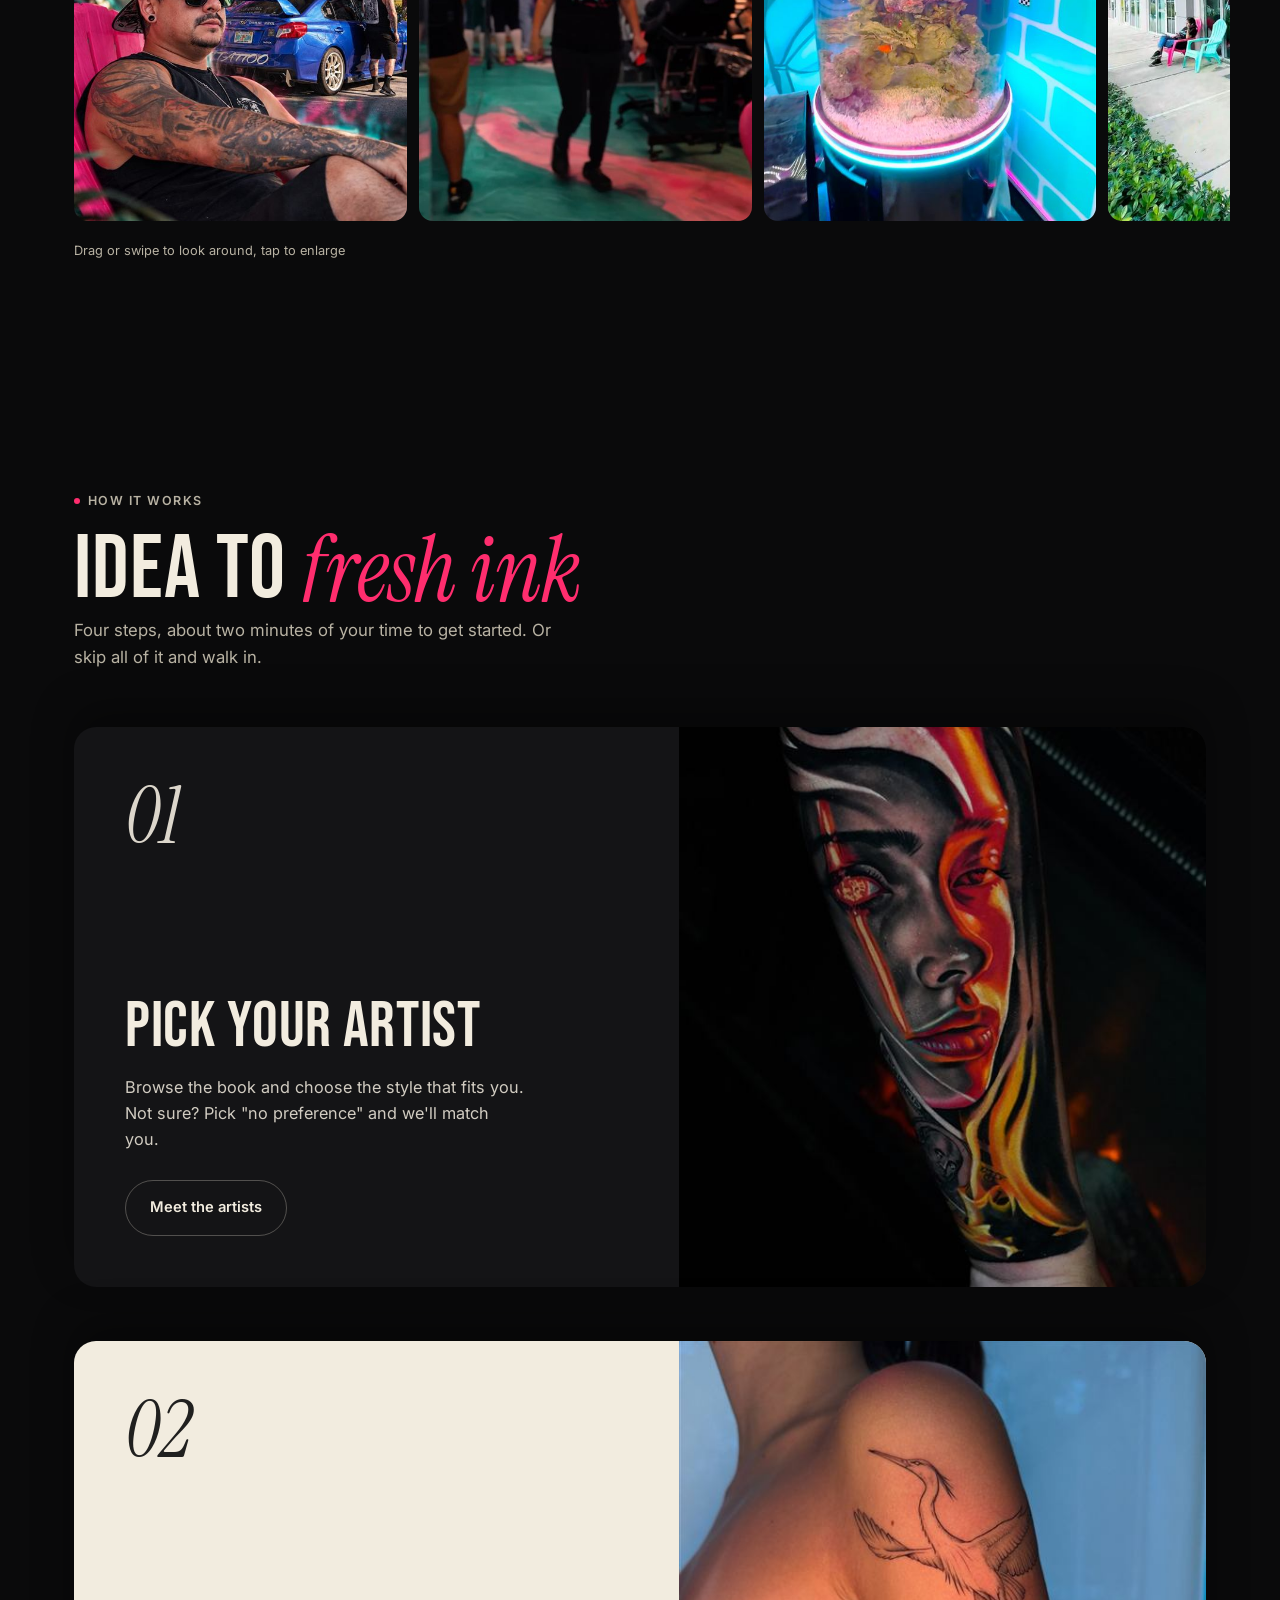
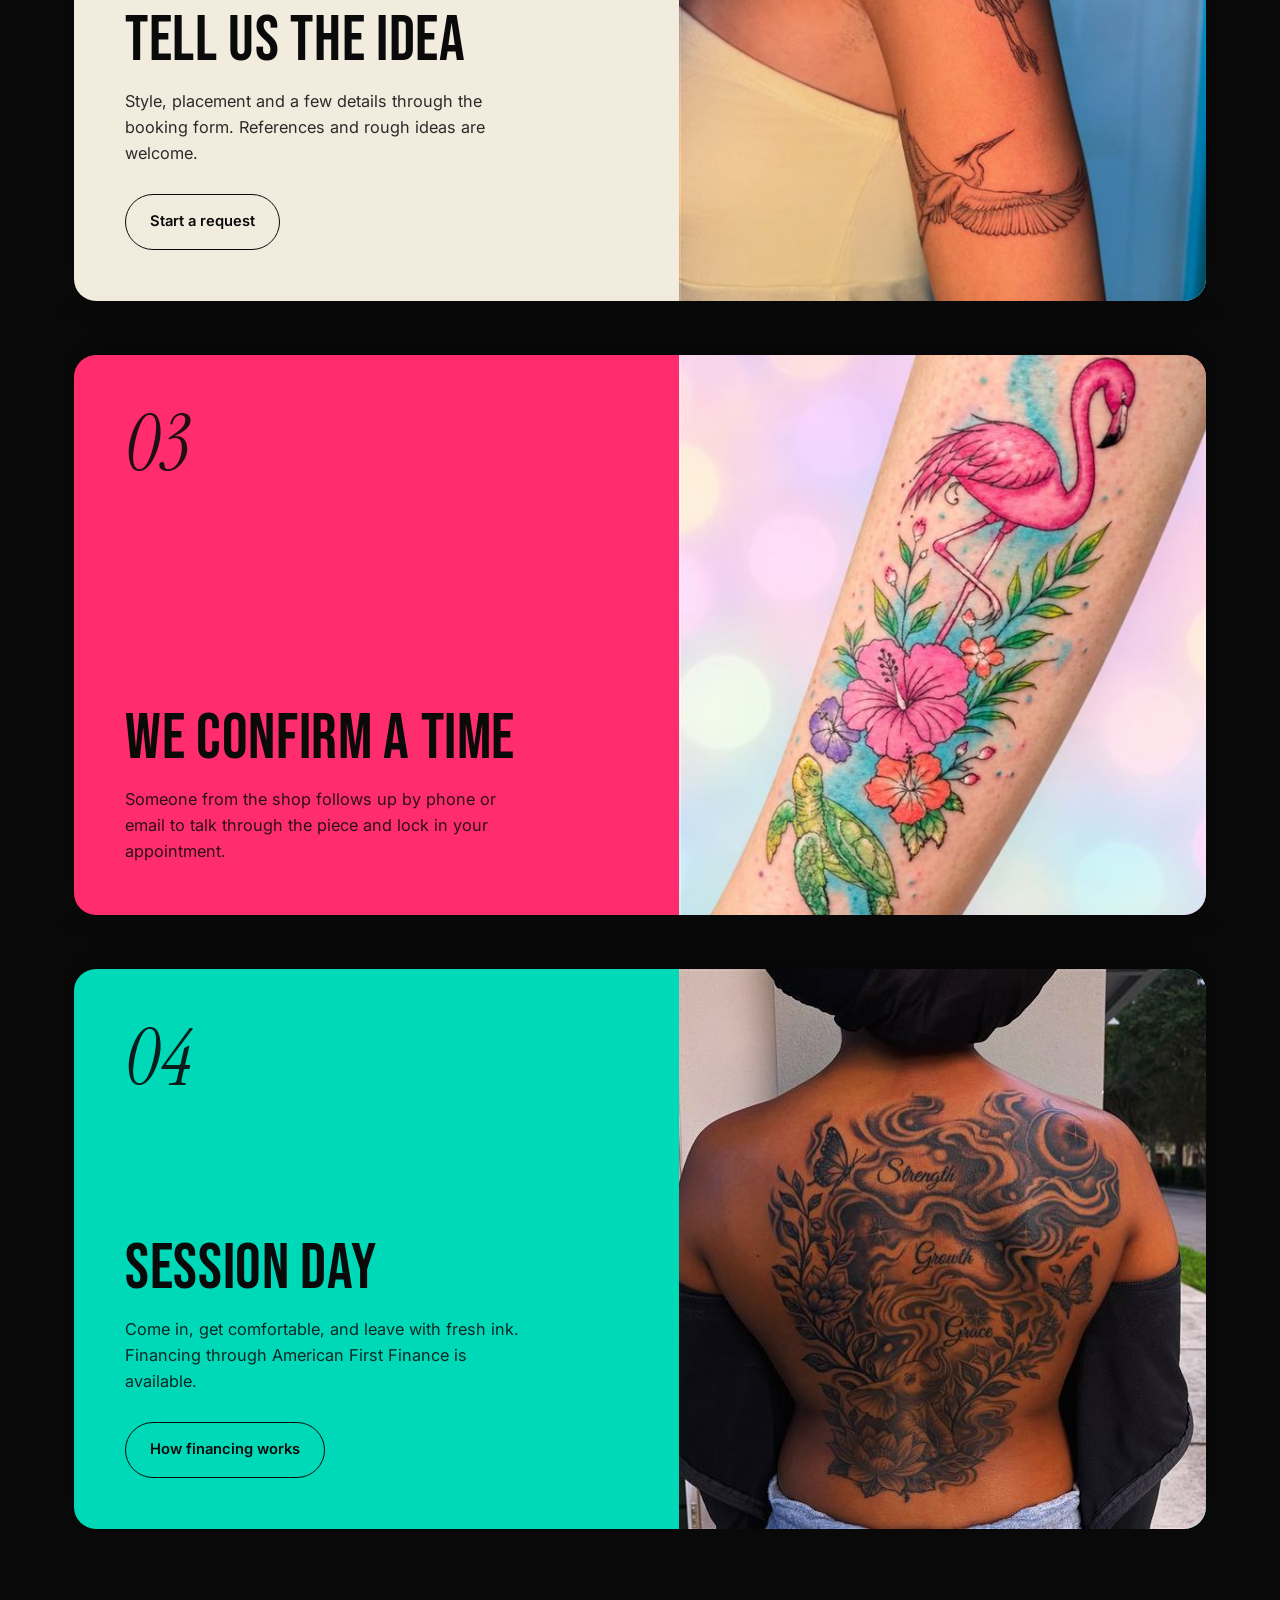
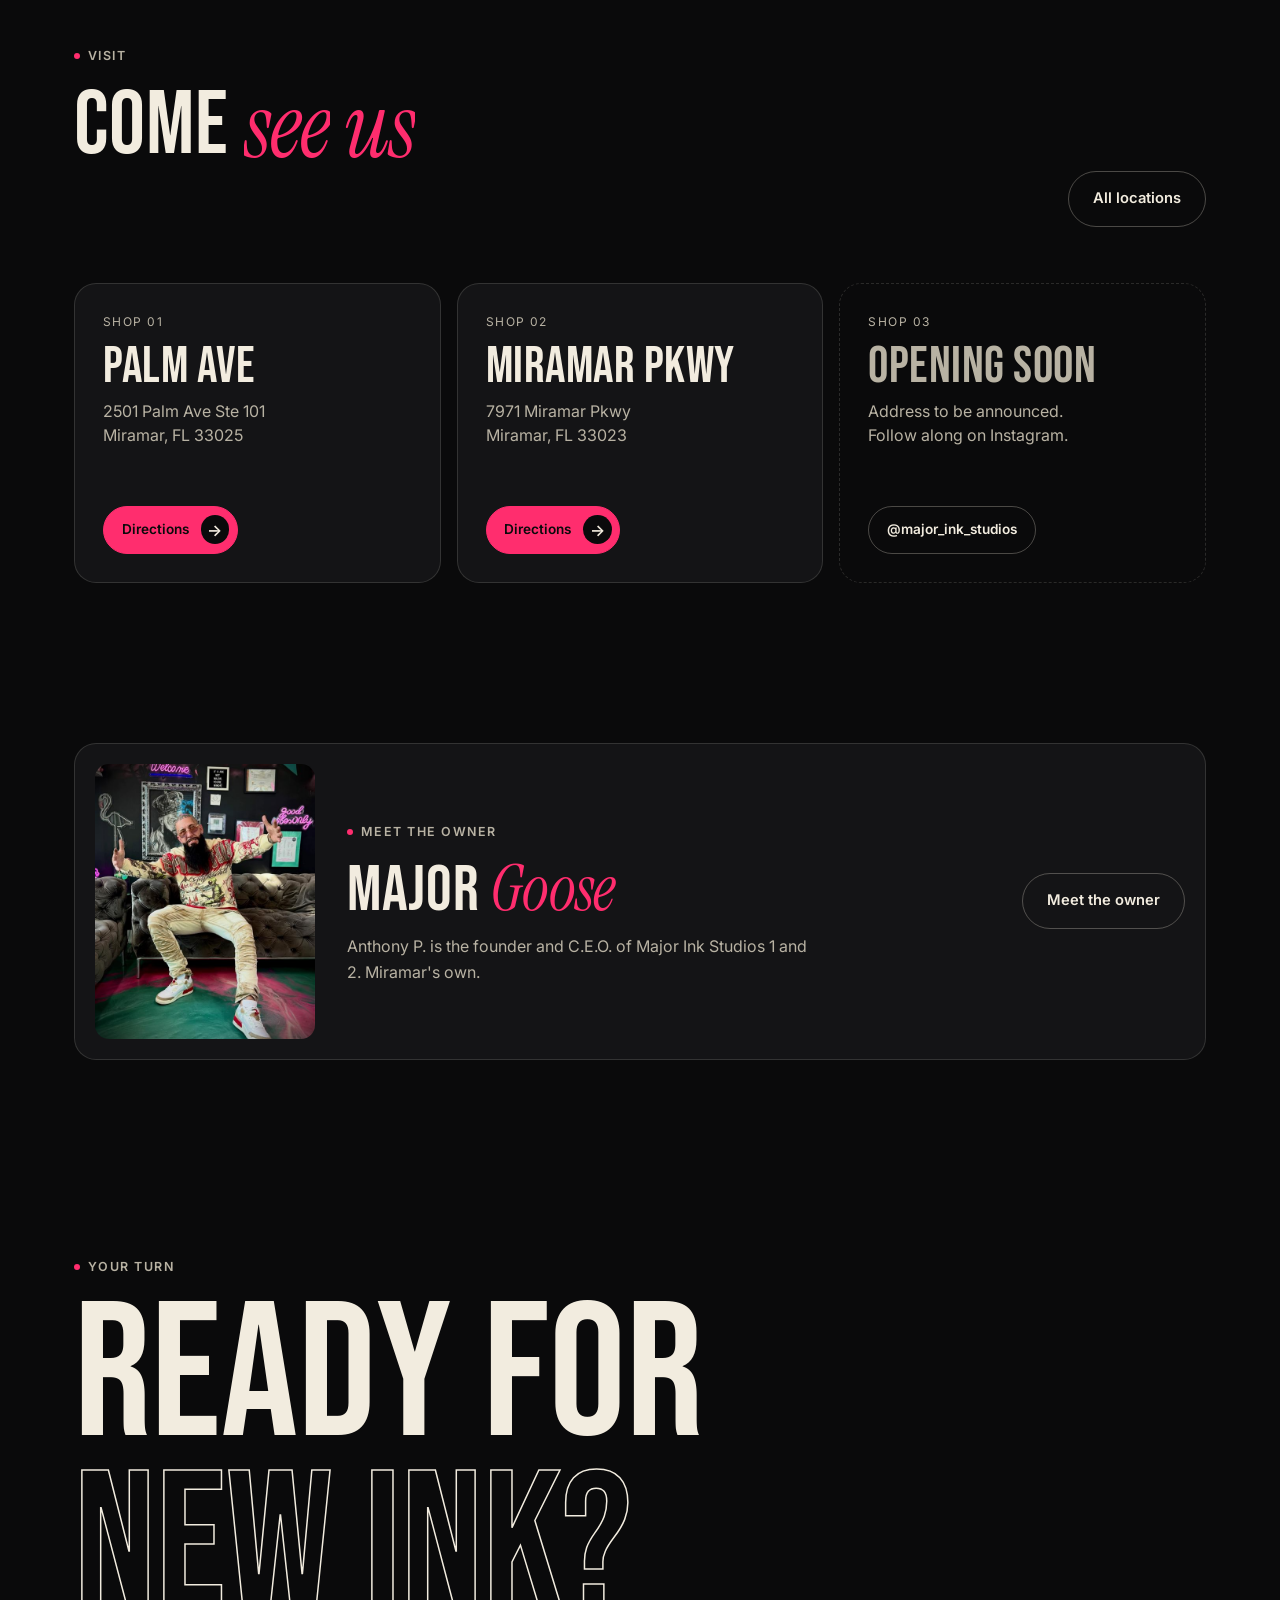
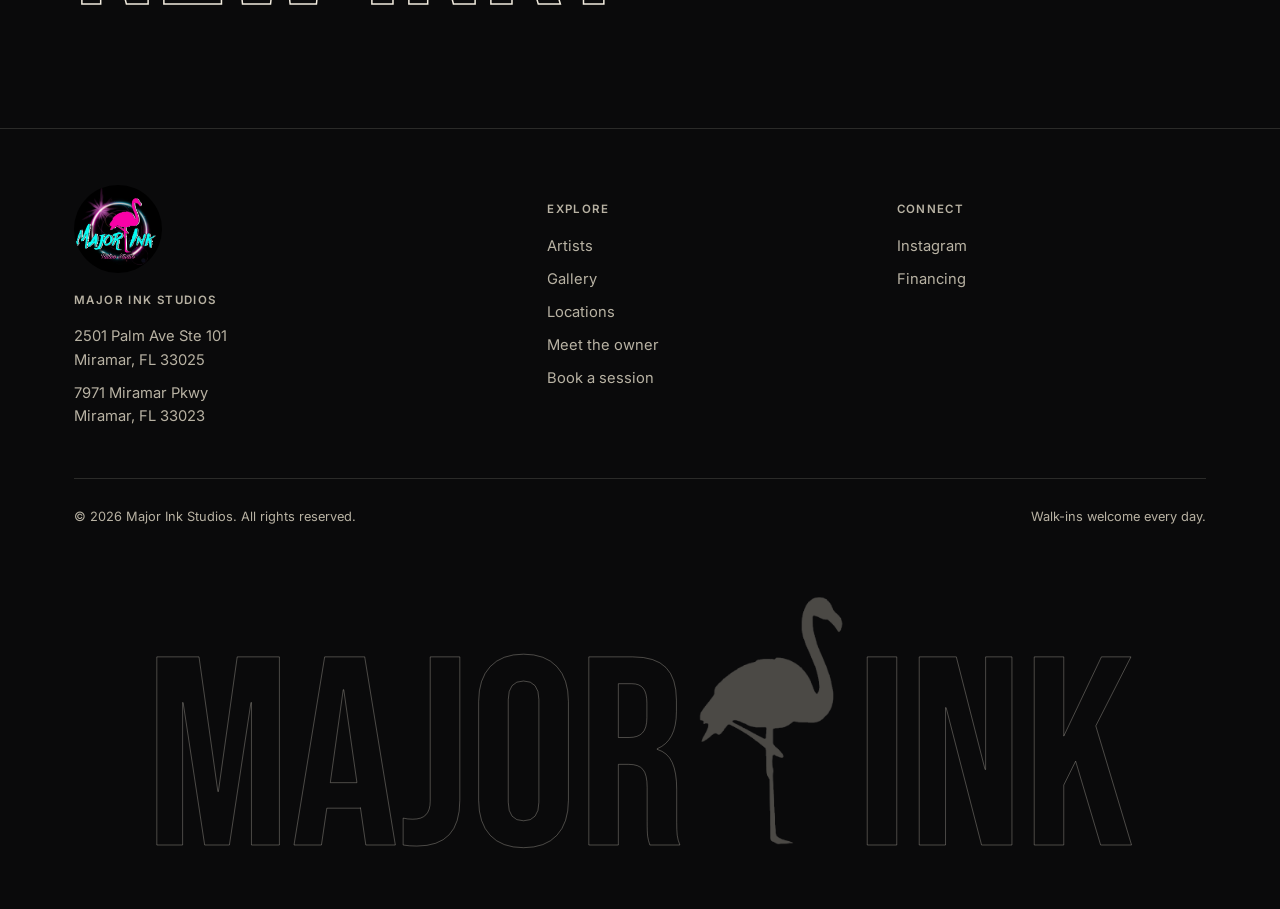
==== commit 2899a494: "Add flamingo wordmark, Meet the Owner page and shop logo - MAJOR (flamingo) INK in the hero, nav log" ====
--- a/index.html
+++ b/index.html
@@ -6,25 +6,28 @@
 <title>Major Ink Studios — Tattoo Shop in Miramar & Miami, FL</title>
 <meta name="description" content="Major Ink Studios — seven tattoo artists in Miramar, FL. Fine line, realism, color and cover-ups. Walk-ins welcome. Book online.">
 <script>document.documentElement.classList.add('js');try{var s=sessionStorage;if(s.getItem('mi-wipe')){document.documentElement.classList.add('is-arriving');s.removeItem('mi-wipe')}if(s.getItem('mi-intro'))document.documentElement.classList.add('intro-seen')}catch(e){}</script>
+<link rel="icon" type="image/png" href="images/favicon.png">
+<link rel="apple-touch-icon" href="images/apple-touch-icon.png">
 <link rel="stylesheet" href="styles.css">
 </head>
 <body>
 
 <div class="preloader" aria-hidden="true">
   <div class="preloader-bottom"><span>Major Ink Studios</span><span>Miramar, FL</span></div>
-  <div class="preloader-word"><span>MAJOR</span> <span>INK</span></div>
+  <div class="preloader-word"><span>MAJOR</span><span class="flamingo"></span><span>INK</span></div>
   <div class="preloader-bottom"><span>Opening the book</span><span class="preloader-count">0</span></div>
   <div class="preloader-bar"><span></span></div>
 </div>
 
 <header class="site-header">
   <div class="nav-pill">
-    <a href="index.html" class="logo">MAJOR <span>INK</span></a>
+    <a href="index.html" class="logo" aria-label="Major Ink, home">MAJOR<span class="flamingo" aria-hidden="true"></span><span>INK</span></a>
     <nav class="main-nav" id="main-nav">
       <a href="index.html" class="active">Home</a>
       <a href="artists.html">Artists</a>
       <a href="gallery.html">Gallery</a>
       <a href="locations.html">Locations</a>
+      <a href="owner.html">Owner</a>
       <a href="booking.html" class="nav-cta">Book now</a>
     </nav>
     <button class="nav-toggle" aria-label="Open menu" aria-expanded="false" aria-controls="main-nav"><span></span><span></span></button>
@@ -46,7 +49,7 @@
     </div>
     <p class="hero-hint" data-reveal data-after-intro>&#10022; Move your cursor to flip through the book</p>
   </div>
-  <h1 class="hero-wordmark" data-split data-after-intro>MAJOR <span class="ink">INK</span></h1>
+  <h1 class="hero-wordmark" data-split data-after-intro>MAJOR<span class="flamingo" aria-hidden="true"></span> <span class="ink">INK</span></h1>
 </section>
 
 <section class="marquee-cross" aria-hidden="true">
@@ -237,6 +240,20 @@
   </div>
 </section>
 
+<section class="founder">
+  <div class="wrap">
+    <div class="founder-card" data-reveal>
+      <img class="founder-photo" src="images/thumbs/owner/1.jpg" alt="Anthony P., Major Goose, inside Major Ink Studios" loading="lazy">
+      <div>
+        <span class="eyebrow">Meet the owner</span>
+        <h2>Major <em class="serif">Goose</em></h2>
+        <p>Anthony P. is the founder and C.E.O. of Major Ink Studios 1 and 2. Miramar's own.</p>
+      </div>
+      <a href="owner.html" class="btn btn-outline">Meet the owner</a>
+    </div>
+  </div>
+</section>
+
 <section class="big-cta">
   <div class="wrap">
     <span class="eyebrow" data-reveal>Your turn</span>
@@ -253,6 +270,7 @@
   <div class="wrap">
     <div class="footer-grid">
       <div>
+        <img class="footer-logo" src="images/logo.jpg" alt="Major Ink Tattoo Studio logo" width="88" height="88" loading="lazy">
         <h4>Major Ink Studios</h4>
         <p>2501 Palm Ave Ste 101<br>Miramar, FL 33025</p>
         <p>7971 Miramar Pkwy<br>Miramar, FL 33023</p>
@@ -262,6 +280,7 @@
         <a href="artists.html">Artists</a>
         <a href="gallery.html">Gallery</a>
         <a href="locations.html">Locations</a>
+        <a href="owner.html">Meet the owner</a>
         <a href="booking.html">Book a session</a>
       </div>
       <div>
--- a/styles.css
+++ b/styles.css
@@ -495,7 +495,8 @@
   padding-bottom: 0.05em;
 }
 .preloader-word span { display: inline-block; animation: rise 1s cubic-bezier(0.2, 0.8, 0.2, 1) both; }
-.preloader-word span:nth-child(2) { color: var(--pink); animation-delay: 0.12s; }
+.preloader-word span:nth-child(3) { color: var(--pink); animation-delay: 0.24s; }
+.preloader-word .flamingo { animation-delay: 0.12s; }
 .preloader-bottom { display: flex; justify-content: space-between; align-items: flex-end; color: var(--paper-dim); font-size: 0.85rem; }
 .preloader-count { font-family: 'Bebas Neue', sans-serif; font-size: clamp(3rem, 8vw, 6rem); line-height: 0.8; color: var(--paper); }
 .preloader-count::after { content: '%'; color: var(--pink); }
@@ -1082,7 +1083,7 @@
 .hero-hint { font-size: 0.8rem; color: var(--paper-dim); text-align: right; max-width: 18ch; }
 .hero-home .hero-wordmark {
   position: relative; z-index: 2;
-  font-size: 30.6vw; line-height: 0.78;
+  font-size: 25.6vw; line-height: 0.78;
   white-space: nowrap; text-align: center;
   margin: 0 0 -0.035em; max-width: none !important;
   letter-spacing: -0.005em;
@@ -1371,3 +1372,74 @@
   /* The photo slides in with the number so both stay clear of the pink edge */
   .hover-list .row-item:hover > .row-thumb { transform: translateX(-1.5rem); }
 }
+
+/* ---------- The flamingo from the shop logo, set between MAJOR and INK ---------- */
+:root { --flamingo: var(--pink); }
+.flamingo {
+  display: inline-block;
+  height: 0.92em; width: 0.534em;
+  margin: 0 0.04em 0 0.06em;
+  background: var(--flamingo);
+  -webkit-mask: url("images/flamingo.png") center bottom / contain no-repeat;
+  mask: url("images/flamingo.png") center bottom / contain no-repeat;
+  vertical-align: baseline;
+}
+.logo { gap: 0; }
+.logo .flamingo { height: 1.05em; width: 0.61em; margin: 0 0.06em 0 0.08em; }
+.preloader-word .flamingo { margin: 0 0.06em; }
+.js .hero-wordmark .flamingo {
+  opacity: 0; transform: translateY(35%) rotate(-10deg); transform-origin: 50% 100%;
+  transition: opacity 0.6s ease 0.3s, transform 1.1s var(--ease) 0.3s;
+}
+.js .hero-wordmark.is-in .flamingo { opacity: 1; transform: none; }
+
+/* ---------- Shop logo: small round badge in the footer ---------- */
+.footer-logo { display: block; width: 88px; height: 88px; border-radius: 50%; object-fit: cover; margin-bottom: 1.1rem; }
+
+/* ---------- Home: founder teaser ---------- */
+.founder { padding: 3rem 0 5rem; }
+.founder-card {
+  display: grid; grid-template-columns: 220px 1fr auto; gap: 2rem; align-items: center;
+  padding: 1.25rem; border-radius: var(--radius); border: 1px solid var(--line); background: var(--ink-2);
+}
+.founder-card img.founder-photo { width: 220px; aspect-ratio: 4 / 5; object-fit: cover; border-radius: var(--radius-sm); display: block; }
+.founder-card h2 { font-size: clamp(2.5rem, 5vw, 4rem); }
+.founder-card p { color: var(--paper-dim); max-width: 46ch; margin-top: 0.75rem; }
+@media (max-width: 760px) {
+  .founder-card { grid-template-columns: 1fr; }
+  .founder-card img.founder-photo { width: 100%; aspect-ratio: 4 / 3; }
+}
+
+/* ---------- Meet the owner page ---------- */
+.owner-intro { display: grid; grid-template-columns: 1fr 1fr; gap: clamp(2rem, 5vw, 4.5rem); align-items: center; }
+.owner-portrait { position: relative; }
+.owner-portrait > img { width: 100%; aspect-ratio: 4 / 5; object-fit: cover; border-radius: var(--radius); display: block; }
+.owner-portrait .owner-badge {
+  position: absolute; right: -1.25rem; bottom: -1.25rem;
+  width: clamp(96px, 11vw, 140px); height: auto; aspect-ratio: 1;
+  border-radius: 50%; border: 4px solid var(--ink); box-shadow: 0 18px 40px rgba(0, 0, 0, 0.5);
+}
+.owner-quote { font-family: var(--serif); font-style: italic; font-size: clamp(1.9rem, 3.4vw, 2.75rem); line-height: 1.15; color: var(--paper); }
+.owner-quote::before { content: '\201C'; color: var(--pink); }
+.owner-quote::after { content: '\201D'; color: var(--pink); }
+.owner-quote-by { display: block; margin-top: 0.75rem; font-size: 0.85rem; color: var(--paper-dim); letter-spacing: 0.08em; text-transform: uppercase; }
+.owner-copy { color: var(--paper-dim); font-size: 1.05rem; margin-top: 1.75rem; max-width: 50ch; }
+.owner-facts { display: grid; grid-template-columns: 1fr 1fr; gap: 1rem 2rem; margin: 2rem 0 0; padding-top: 1.75rem; border-top: 1px solid var(--line); }
+.owner-facts dt { font-size: 0.72rem; letter-spacing: 0.12em; text-transform: uppercase; color: var(--paper-dim); }
+.owner-facts dd { margin: 0.2rem 0 0; font-size: 1rem; }
+.owner-facts a { color: var(--pink); }
+.logo-feature { display: grid; grid-template-columns: auto 1fr; gap: clamp(2rem, 5vw, 4rem); align-items: center; }
+.logo-feature img { width: clamp(180px, 24vw, 280px); aspect-ratio: 1; border-radius: var(--radius); display: block; }
+.logo-feature p { color: var(--paper-dim); max-width: 44ch; margin-top: 1rem; font-size: 1.05rem; }
+@media (max-width: 860px) {
+  .owner-intro { grid-template-columns: 1fr; }
+  .owner-portrait .owner-badge { right: 0.75rem; bottom: -1.5rem; }
+  .logo-feature { grid-template-columns: 1fr; justify-items: start; }
+}
+@media (max-width: 420px) { .owner-facts { grid-template-columns: 1fr; } }
+/* Split headings put each word on vertical-align: top, so the hero flamingo
+   aligns the same way; the negative margin sets its feet on the letters'
+   baseline (0.69em down in Bebas at this line-height), head above the caps. */
+.hero-wordmark .flamingo { vertical-align: top; margin-top: -0.23em; }
+.footer-wordmark .flamingo { background: var(--line-strong); margin: 0 0.05em; transition: transform 0.6s var(--ease), background 0.3s; }
+.footer-wordmark .flamingo:hover { background: var(--pink); transform: translateY(-10%); }
